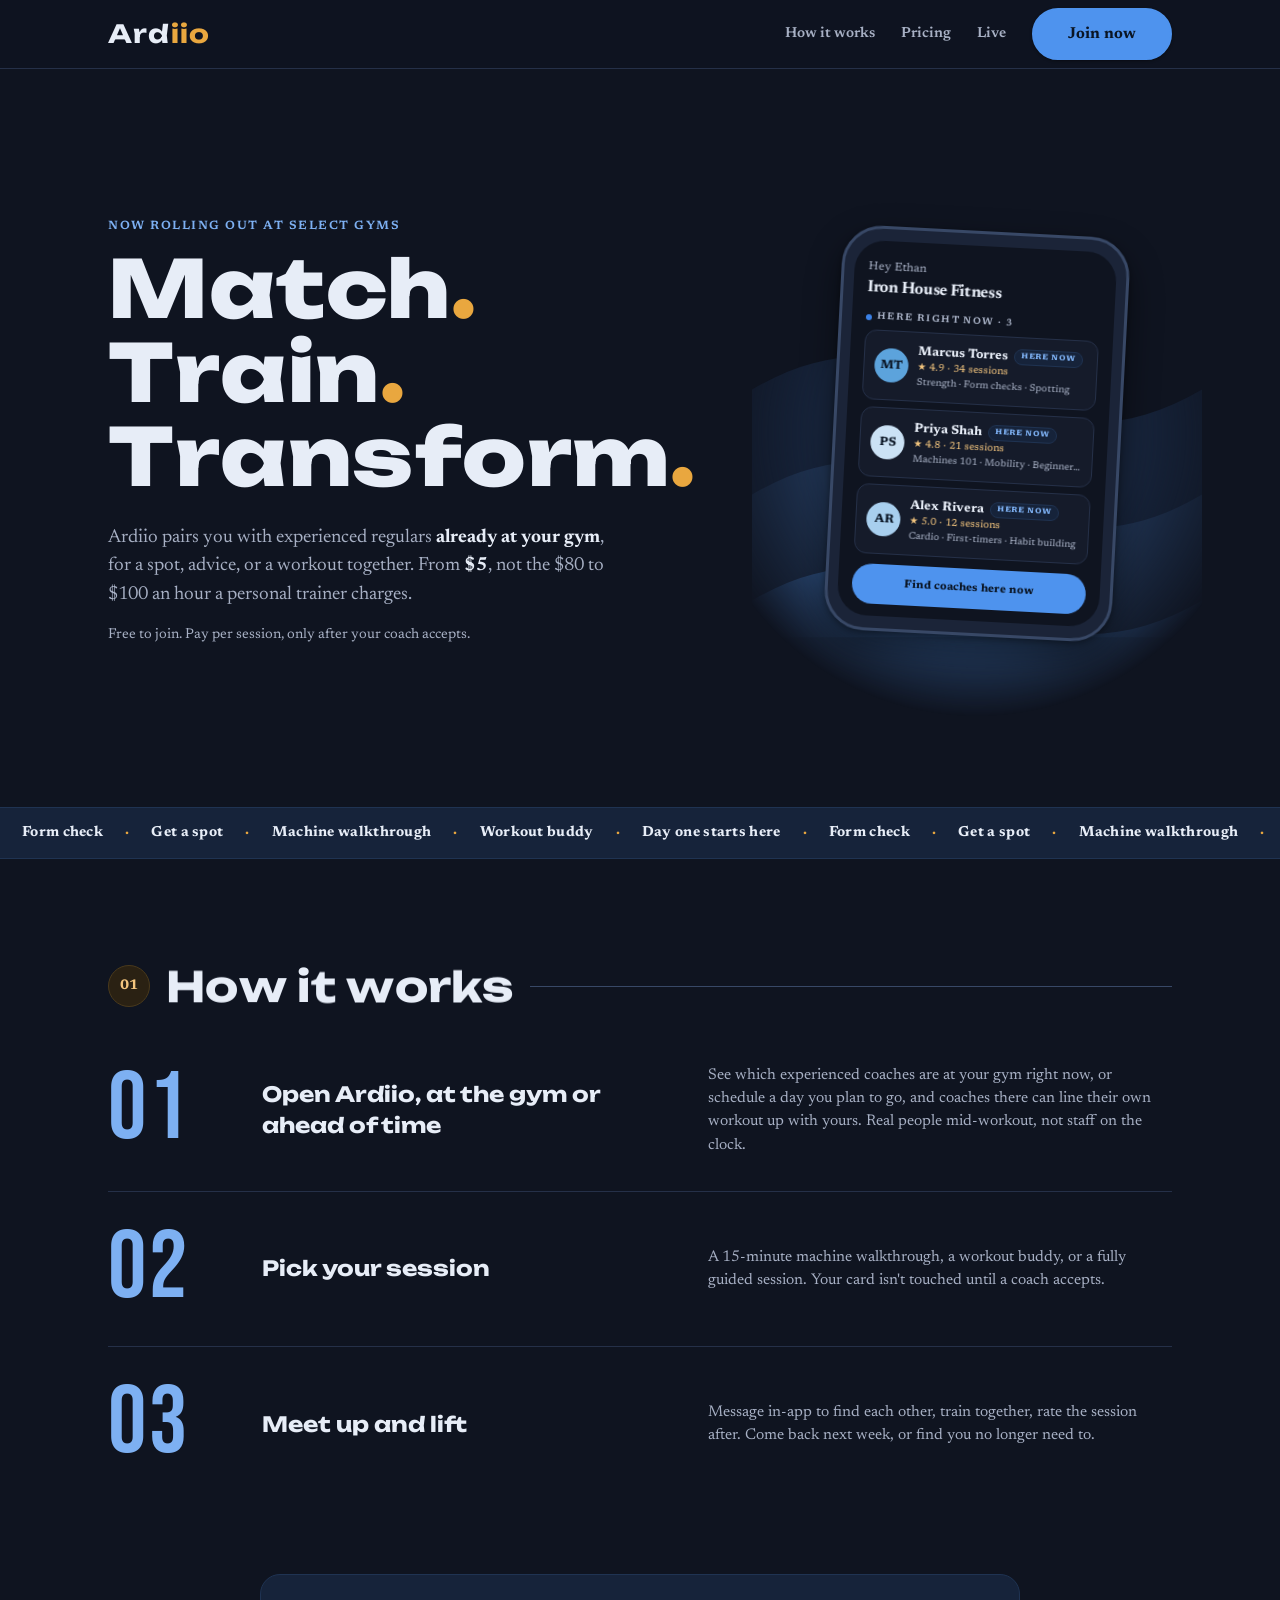
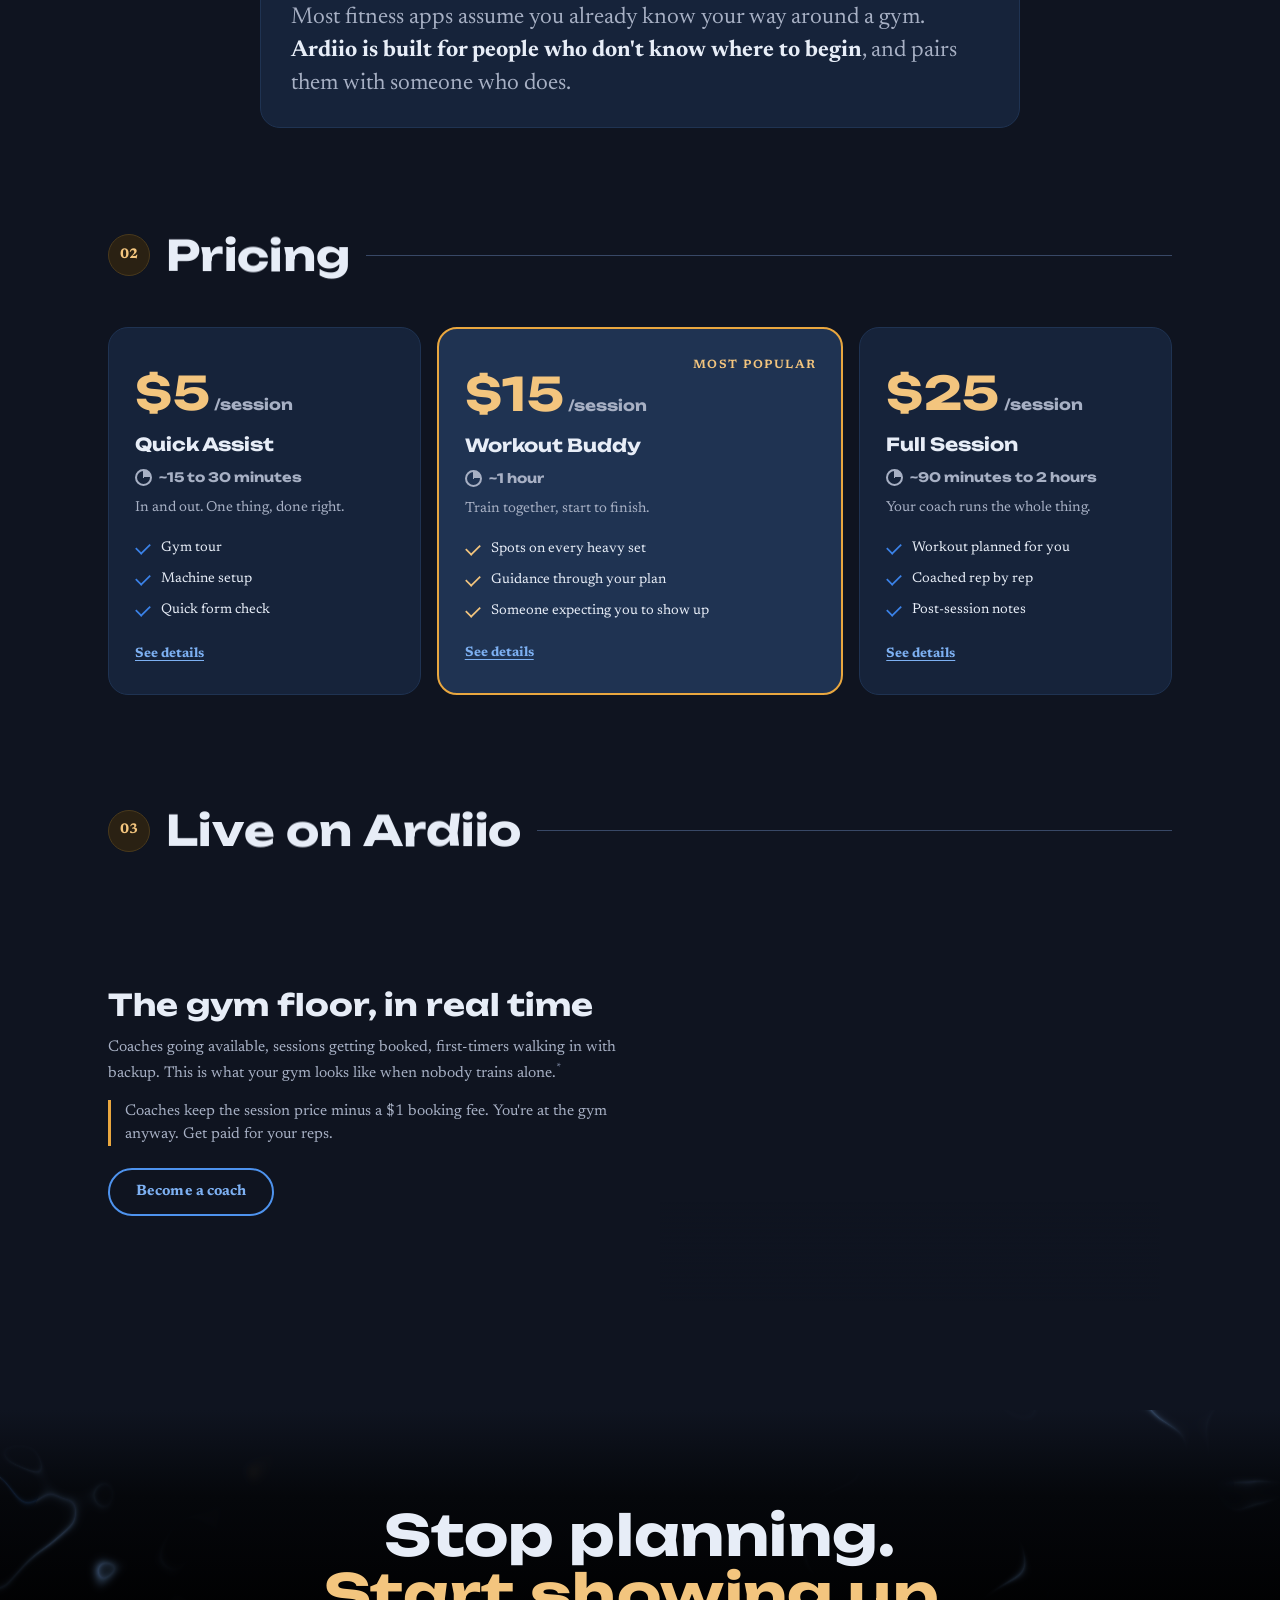
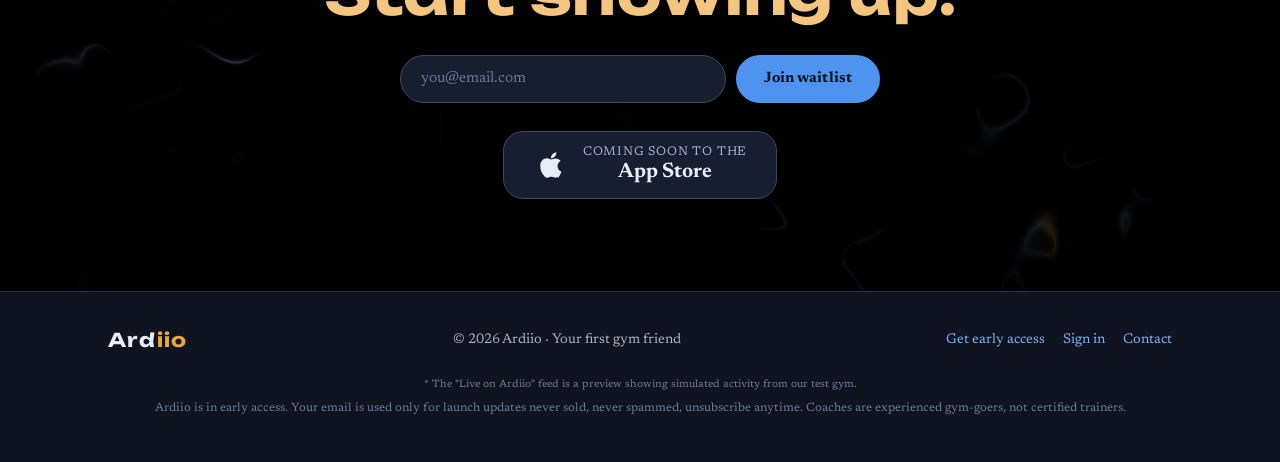
==== index.html @ ffd4f069 "Deploy: mobile tap target on the gym picker, Overpass 429 retry" ====
<!doctype html>
<html lang="en">
  <head>
    <meta charset="UTF-8" />
    <meta name="viewport" content="width=device-width, initial-scale=1.0" />
    <title>Ardiio | Find a Gym Buddy and Beginner-Friendly Coaching at Your Gym</title>
    <meta name="description" content="Ardiio pairs first-time gym goers with experienced gym regulars for affordable buddy sessions from $5. A spot, a form check, or a full guided workout, from someone already at your gym." />
    <link rel="canonical" href="https://ardiio.com/" />
    <meta property="og:type" content="website" />
    <meta property="og:url" content="https://ardiio.com/" />
    <meta property="og:site_name" content="Ardiio" />
    <meta property="og:title" content="Ardiio: Never walk in alone again" />
    <meta property="og:description" content="Get paired with an experienced gym regular already at your gym, for a machine walkthrough, a spot, or a full workout together. From $5." />
    <meta name="twitter:card" content="summary" />
    <meta name="twitter:title" content="Ardiio: Never walk in alone again" />
    <meta name="twitter:description" content="Get paired with an experienced gym regular already at your gym. Sessions from $5." />
    <meta name="theme-color" content="#0F1420" />
    <style>
      /* The marketing site is dark only — it is built to sit behind photography,
         which a light theme washes out. No theme-resolution script is needed
         because there is nothing to resolve. The Ardiio app itself still ships
         both themes; this is the landing page only. */
      :root { --boot-bg: #0F1420; --boot-ink: #E7EDF7; --boot-a: #4E93EE; --boot-b: #3B82E8; --boot-bar: #384866; --boot-shadow: #000000; }
      #boot {
        position: fixed; inset: 0; background: var(--boot-bg);
        display: flex; flex-direction: column; align-items: center; justify-content: center;
        gap: 26px; z-index: 999;
      }
      .boot-db { display: flex; align-items: center; animation: bootlift 1.1s ease-in-out infinite; }
      .boot-db i { display: block; background: var(--boot-a); border-radius: 4px; }
      .boot-db .p1 { width: 11px; height: 40px; }
      .boot-db .p2 { width: 8px; height: 29px; margin: 0 2px; background: var(--boot-b); }
      .boot-db .bar { width: 44px; height: 7px; background: var(--boot-bar); border-radius: 4px; }
      @keyframes bootlift {
        0%, 100% { transform: translateY(0) rotate(0deg); }
        40% { transform: translateY(-16px) rotate(-5deg); }
        55% { transform: translateY(-16px) rotate(3deg); }
      }
      .boot-shadow { width: 76px; height: 8px; border-radius: 50%; background: var(--boot-shadow); opacity: 0.16; margin-top: -14px; animation: bootshadow 1.1s ease-in-out infinite; }
      @keyframes bootshadow {
        0%, 100% { transform: scaleX(1); opacity: 0.16; }
        40%, 55% { transform: scaleX(0.6); opacity: 0.08; }
      }
      .boot-word { font-family: system-ui, sans-serif; font-weight: 800; font-size: 26px; letter-spacing: -0.5px; color: var(--boot-ink); animation: bootpulse 1.6s ease-in-out infinite; }
      .boot-word b { color: var(--boot-b); }
      @keyframes bootpulse { 0%, 100% { opacity: 1; } 50% { opacity: 0.55; } }
      @media (prefers-reduced-motion: reduce) {
        .boot-db, .boot-shadow, .boot-word { animation: none; }
      }
    </style>
    <script type="module" crossorigin src="/assets/index-CluQ4zk5.js"></script>
    <link rel="stylesheet" crossorigin href="/assets/index-X6d2OJ8e.css">
  </head>
  <body>
    <div id="root"><div id="boot">
      <div>
        <div class="boot-db"><i class="p1"></i><i class="p2"></i><i class="bar"></i><i class="p2"></i><i class="p1"></i></div>
        <div class="boot-shadow"></div>
      </div>
      <div class="boot-word">Ard<b>iio</b></div>
    </div></div>
    <noscript>
      <h1>Ardiio: never walk in alone again</h1>
      <p>
        Ardiio pairs first-time gym goers with experienced gym regulars ("coaches")
        for affordable buddy sessions at their own gym. Open the app at the gym, see
        which coaches are there right now, and book a $5 machine walkthrough, a $15
        workout-buddy session, or a $25 fully guided workout. You only pay after your
        coach accepts. Coaches are vetted regulars who earn money helping newcomers
        during their own workouts. Join the waitlist at ardiio.com or contact
        ethanchangkatytx@gmail.com.
      </p>
    </noscript>
  </body>
</html>
---- assets/index-X6d2OJ8e.css ----
@import "https://fonts.googleapis.com/css2?family=Bebas+Neue&family=Newsreader:opsz,wght@6..72,400..700&family=Unbounded:wght@400..800&display=swap";:root{--font-display:"Unbounded", "Trebuchet MS", sans-serif;--font-body:"Newsreader", Georgia, serif;--font-numeral:"Bebas Neue", Impact, sans-serif;--eyebrow-size:12px;--eyebrow-track:1.5px;--eyebrow-gap:14px;--bg:#0f1420;--bg-tint:#151b2a;--card:#171e2f;--ink:#e7edf7;--dim:#a7b0c4;--faint:#6c7690;--border:#253048;--border2:#384866;--blue-100:#16233a;--blue-200:#1f3352;--blue-300:#4e93ee;--blue-500:#3b82e8;--blue-700:#7db0f2;--accent-ink:#0a1524;--amber:#e9a73f;--amber-soft:#f3c57e;--amber-wash:#2a2113;--amber-line:#4a3a1c;--nav-bg:#0f1420e0;--phone-bg:#1b2438;--cta-glow:#4e93ee33;--shimmer:#ffffff14;--shadow-soft:0 2px 6px #00000059, 0 14px 34px #00000073;--shadow-tiny:0 1px 3px #0006}*{box-sizing:border-box;margin:0;padding:0}button,input,select,textarea{font-family:inherit}html{scroll-behavior:smooth;-webkit-text-size-adjust:100%}::selection{background:var(--blue-300);color:var(--accent-ink)}body{background:var(--bg);color:var(--ink);font-family:var(--font-body);font-size:16px;line-height:1.5;transition:background .25s,color .25s;overflow-x:hidden}.wrap{max-width:1120px;margin:0 auto;padding:0 28px}a:focus-visible,button:focus-visible,input:focus-visible{outline:2px solid var(--blue-700);outline-offset:3px}nav{z-index:50;background:var(--nav-bg);-webkit-backdrop-filter:blur(12px);backdrop-filter:blur(12px);border-bottom:1px solid var(--border);position:sticky;top:0}.navrow{justify-content:space-between;align-items:center;gap:14px;height:68px;display:flex}.logo{font-family:var(--font-display);letter-spacing:1.2px;color:var(--ink);font-size:25px;font-weight:700;text-decoration:none}.logo span{color:var(--amber)}.logo.small{font-size:19px}.navlinks{align-items:center;gap:26px;margin-left:auto;display:flex}.navlinks a.plain{color:var(--dim);padding:10px 0;font-size:14.5px;font-weight:600;text-decoration:none}.navlinks a.plain:hover{color:var(--ink)}.btn{background:var(--blue-300);min-height:48px;color:var(--accent-ink);border:2px solid var(--blue-300);font-family:var(--font-body);letter-spacing:.1px;cursor:pointer;box-shadow:var(--shadow-tiny);border-radius:999px;justify-content:center;align-items:center;gap:8px;padding:0 26px;font-size:15px;font-weight:700;text-decoration:none;transition:transform .18s,background .18s,border-color .18s;display:inline-flex}.btn:hover{background:var(--blue-500);border-color:var(--blue-500);transform:translateY(-1px)}.btn.ghost{color:var(--blue-700);box-shadow:none;background:0 0}.btn.ghost:hover{background:var(--blue-100);color:var(--blue-700)}.btn.navjoin{min-height:52px;padding:0 34px;font-size:16px}.navcta,.navtoggle,.mobilemenu{display:none}.navtoggle{cursor:pointer;width:46px;height:46px;color:var(--ink);background:0 0;border:0;justify-content:center;align-items:center;margin-right:-10px}.navtoggle .bars{width:22px;height:16px;display:block;position:relative}.navtoggle .bars i{background:currentColor;border-radius:2px;width:100%;height:2px;transition:transform .24s,opacity .18s,top .24s;position:absolute;left:0}.navtoggle .bars i:first-child{top:0}.navtoggle .bars i:nth-child(2){top:7px}.navtoggle .bars i:nth-child(3){top:14px}.navtoggle.open .bars i:first-child{top:7px;transform:rotate(45deg)}.navtoggle.open .bars i:nth-child(2){opacity:0}.navtoggle.open .bars i:nth-child(3){top:7px;transform:rotate(-45deg)}.mobilemenu{border-top:1px solid var(--border);background:var(--bg);flex-direction:column;max-height:0;transition:max-height .28s;overflow:hidden}.mobilemenu.open{max-height:260px}.mobilemenu a{min-height:52px;color:var(--ink);font-family:var(--font-body);border-bottom:1px solid var(--border);align-items:center;padding:0 20px;font-size:15px;font-weight:700;text-decoration:none;display:flex}.mobilemenu a:last-child{border-bottom:none}.mobilemenu a:active{background:var(--blue-100)}.hero{grid-template-columns:1.25fr .75fr;align-items:center;gap:24px;padding:84px 0 30px;display:grid;position:relative}.eyebrow,.kicker{color:var(--blue-700);font-family:var(--font-body);font-weight:600;font-size:var(--eyebrow-size);text-transform:uppercase;letter-spacing:var(--eyebrow-track);margin:0 calc(var(--eyebrow-track) * -1) var(--eyebrow-gap) 0;line-height:1;display:block}.hero h1{font-family:var(--font-display);letter-spacing:.5px;color:var(--ink);font-size:clamp(42px,6.2vw,80px);font-weight:700;line-height:1.06}.hero-prox{font-family:var(--font-display)}.gold-stop{color:var(--amber)}.sub{color:var(--dim);max-width:520px;margin-top:26px;font-size:19px}.sub b{color:var(--ink)}.signup{flex-wrap:wrap;gap:10px;max-width:480px;margin-top:30px;display:flex}.signup .field{flex:240px;display:block}.signup input{background:var(--card);border:1.5px solid var(--border2);width:100%;min-height:48px;color:var(--ink);font-family:var(--font-body);box-shadow:var(--shadow-tiny);border-radius:999px;padding:0 20px;font-size:15.5px;transition:border-color .18s}.signup input::placeholder{color:var(--faint)}.signup input:focus{border-color:var(--blue-500);outline:none}.heronote{color:var(--dim);margin-top:16px;font-size:14px}.signup-error{color:var(--amber-soft);flex:1 0 100%;margin-top:2px;font-size:13.5px}.phonewrap{justify-content:center;align-items:center;min-height:560px;display:flex;position:relative}.waves-bg{z-index:0;position:absolute;inset:-30px;-webkit-mask-image:radial-gradient(circle,#000 42%,#0000 74%);mask-image:radial-gradient(circle,#000 42%,#0000 74%)}.softwaves{position:absolute;inset:0;overflow:hidden}.softwave{width:200%;height:46%;position:absolute;left:0}.sw-0{fill:var(--blue-100);animation:46s linear infinite wavedrift;top:20%}.sw-1{fill:var(--blue-200);animation:30s linear infinite reverse wavedrift;top:37%}.sw-2{fill:var(--blue-300);opacity:.5;animation:60s linear infinite wavedrift;top:54%}@keyframes wavedrift{to{transform:translate(-50%)}}.phone{z-index:1;background:var(--phone-bg);border:3px solid var(--border2);width:288px;box-shadow:var(--shadow-soft);border-radius:40px;padding:12px 10px;transition:transform .4s;position:relative;transform:rotate(3deg)}.phonewrap:hover .phone{transform:rotate(0)}.screen{background:var(--bg);border-radius:30px;padding:18px 14px 12px}.scr-hi{color:var(--dim);font-size:11.5px}.scr-h1{font-family:var(--font-body);letter-spacing:-.3px;margin-bottom:10px;font-size:16.5px;font-weight:700}.scr-label{color:var(--dim);text-transform:uppercase;letter-spacing:1.4px;align-items:center;gap:5px;margin:12px -1.4px 7px 0;font-size:9.5px;font-weight:600;line-height:1;display:flex}.dot{background:var(--blue-500);border-radius:50%;width:6px;height:6px;display:inline-block}.coach{background:var(--bg-tint);border:1px solid var(--border);border-radius:12px;align-items:center;gap:9px;margin-bottom:7px;padding:10px;display:flex}.ava{width:34px;height:34px;font-family:var(--font-body);color:var(--accent-ink);border-radius:50%;flex-shrink:0;justify-content:center;align-items:center;font-size:12px;font-weight:700;display:flex}.coach .info{flex:1;min-width:0}.coach .nm{align-items:center;gap:6px;font-size:12.5px;font-weight:700;display:flex}.badge{background:var(--blue-100);border:1px solid var(--blue-200);color:var(--blue-700);letter-spacing:.6px;border-radius:999px;padding:1px 6px;font-size:7.5px;font-weight:700}.coach .meta{color:var(--amber-soft);font-size:10px}.coach .spec{color:var(--dim);white-space:nowrap;text-overflow:ellipsis;font-size:9.5px;overflow:hidden}.scr-btn{background:var(--blue-300);color:var(--accent-ink);font-family:var(--font-body);text-align:center;border-radius:999px;margin-top:10px;padding:12px;font-size:11px;font-weight:700}.ticker{background:var(--blue-100);border-top:1px solid var(--blue-200);border-bottom:1px solid var(--blue-200);margin-top:64px;overflow:hidden}.ticker .inner{width:max-content;padding:14px 0;animation:32s linear infinite tickerscroll;display:flex}.tickergroup{display:flex}.ticker .tickergroup span{font-family:var(--font-body);letter-spacing:.3px;color:var(--ink);white-space:nowrap;padding:0 22px;font-size:14.5px;font-weight:700}.ticker .tickergroup span.lm{color:var(--amber);padding:0}@keyframes tickerscroll{0%{transform:translate(0)}to{transform:translate(-50%)}}.sechead{align-items:center;gap:16px;padding:96px 0 12px;display:flex}.sechead .no{font-family:var(--font-body);background:var(--amber-wash);width:42px;height:42px;color:var(--amber-soft);border:1px solid var(--amber-line);border-radius:50%;flex-shrink:0;justify-content:center;align-items:center;font-size:14px;font-weight:700;display:inline-flex}.sectitle{font-family:var(--font-display);letter-spacing:.3px;color:var(--ink);margin:0;font-size:clamp(28px,4vw,42px);font-weight:700}.sechead .rule{background:var(--border2);flex:1;align-self:center;height:1px}.steps{flex-direction:column;display:flex}.step{border-bottom:1px solid var(--border);grid-template-columns:130px 1fr 1.1fr;align-items:center;gap:24px;padding:34px 0;display:grid}.step:last-child{border-bottom:none}.step .big{font-family:var(--font-numeral);letter-spacing:3px;color:var(--blue-700);font-size:96px;font-weight:400;line-height:.9}.step h3{font-family:var(--font-display);font-size:21px;font-weight:700}.step p{color:var(--dim);font-size:15.5px}.tiers{grid-template-columns:1fr 1.3fr 1fr;align-items:stretch;gap:16px;padding:28px 0 8px;display:grid}.tier{background:var(--blue-100);border:1px solid var(--blue-200);border-radius:20px;flex-direction:column;padding:30px 26px;transition:transform .18s,box-shadow .18s;display:flex;position:relative}.tier:hover{box-shadow:var(--shadow-soft);transform:translateY(-3px)}.tier.popular{border:2px solid var(--amber);background:var(--blue-200)}.tier .tag{color:var(--amber-soft);font-family:var(--font-body);font-weight:600;font-size:var(--eyebrow-size);text-transform:uppercase;letter-spacing:var(--eyebrow-track);margin-right:calc(var(--eyebrow-track) * -1);line-height:1;position:absolute;top:30px;right:26px}.tier .price{font-family:var(--font-display);letter-spacing:.5px;color:var(--amber-soft);font-size:46px;font-weight:700}.tier .price small{color:var(--dim);letter-spacing:0;font-size:15px;font-weight:700}.tier h3{font-family:var(--font-display);letter-spacing:0;color:var(--ink);margin-top:4px;font-size:18px;font-weight:700}.tier .tierdur{color:var(--dim);font-family:var(--font-display);align-items:center;gap:7px;margin-top:10px;font-size:13px;font-weight:700;display:inline-flex}.tier .tierdur:before{content:"";background:conic-gradient(currentColor 0 90deg, transparent 90deg 360deg);border:2px solid;border-radius:50%;flex-shrink:0;width:13px;height:13px}.tier p{color:var(--dim);margin-top:10px;font-size:14.5px}.tier ul{margin-top:14px;list-style:none}.tier{cursor:pointer}.tier.open{border-color:var(--blue-500);box-shadow:var(--shadow-soft)}.tiermore{color:var(--blue-700);text-underline-offset:3px;margin-top:auto;padding-top:16px;font-size:13.5px;font-weight:700;text-decoration:underline}.tierdetail{background:var(--blue-100);border:1px solid var(--blue-200);border-radius:20px;margin-top:18px;padding:28px 30px;animation:.3s both appfade}.tierdetail h3{font-family:var(--font-display);font-size:20px;font-weight:700}.td-lede{color:var(--dim);max-width:760px;margin-top:10px;font-size:15.5px}.td-list{grid-template-columns:1fr 1fr;gap:4px 24px;margin-top:14px;list-style:none;display:grid}.td-list li{color:var(--ink);padding:5px 0 5px 26px;font-size:14px;position:relative}.td-list li:before{content:"";border-left:2.5px solid var(--blue-500);border-bottom:2.5px solid var(--blue-500);width:14px;height:8px;position:absolute;top:9px;left:0;transform:rotate(-45deg)scale(.85)}.td-note{border-top:1px solid var(--blue-200);color:var(--dim);max-width:760px;margin-top:16px;padding-top:14px;font-size:13.5px}.tier li{color:var(--ink);padding:5px 0 5px 26px;font-size:14px;position:relative}.tier li:before{content:"";border-left:2.5px solid var(--blue-500);border-bottom:2.5px solid var(--blue-500);width:14px;height:8px;position:absolute;top:9px;left:0;transform:rotate(-45deg)scale(.85)}.tier.popular li:before{border-color:var(--amber-soft)}.livegrid{grid-template-columns:1fr 1fr;align-items:center;gap:40px;padding:28px 0 8px;display:grid}.livecopy h3{font-family:var(--font-display);letter-spacing:.2px;font-size:clamp(22px,2.6vw,30px);font-weight:700;line-height:1.14}.livecopy p{color:var(--dim);margin-top:14px;font-size:15.5px}.livecopy-note{border-left:3px solid var(--amber);padding-left:14px}.livecopy .btn{margin-top:22px}.ctaband{background:linear-gradient(180deg, var(--bg) 0%, #05070b 18%, #000 46%);margin-top:100px;padding:96px 0 92px;position:relative}.ctafluid{pointer-events:none;position:absolute;inset:0;overflow:hidden}.ctafluid canvas{pointer-events:auto}@media (hover:none),(pointer:coarse){.ctafluid canvas{pointer-events:none}}.ctacontent{z-index:2;padding-top:0;padding-bottom:0;position:relative}.ctaband h2{font-family:var(--font-display);letter-spacing:.4px;color:var(--ink);font-size:clamp(32px,5vw,56px);font-weight:700;line-height:1.06}.ctaband h2 em{color:var(--amber-soft);font-style:normal}footer{border-top:1px solid var(--border);color:var(--dim);z-index:2;background:var(--bg);padding:30px 0 44px;font-size:14px;position:relative}.footrow{flex-wrap:wrap;justify-content:space-between;align-items:center;gap:16px;display:flex}footer a{color:var(--blue-700);padding:8px 0;text-decoration:none}.diffband{background:var(--blue-100);border:1px solid var(--blue-200);max-width:760px;color:var(--dim);border-radius:20px;margin:72px auto 0;padding:26px 30px;font-size:clamp(18px,2.4vw,23px);line-height:1.45}.diffband em{color:var(--ink);font-style:normal;font-weight:700}.foot-ast{color:var(--faint);font-size:12px}.footnote{color:var(--faint);text-align:center;margin-top:18px;font-size:10.5px;line-height:1.5}.footnote+.finelegal{margin-top:6px}.finelegal{color:var(--faint);text-align:center;margin-top:18px;font-size:12px;line-height:1.6}.storebtns{flex-wrap:wrap;gap:12px;margin-top:20px;display:flex}.ctacontent{text-align:center}.ctaband .signup{justify-content:center;margin-left:auto;margin-right:auto}.ctaband .storebtns{justify-content:center;margin-top:28px}.ctaband .storebtn{border-radius:20px;gap:15px;min-height:68px;padding:12px 30px}.ctaband .storebtn svg{width:34px;height:34px}.ctaband .storebtn small{font-size:12.5px}.ctaband .storebtn b{font-size:21px}.storebtn{background:var(--card);border:1.5px solid var(--border2);min-height:52px;color:var(--ink);box-shadow:var(--shadow-tiny);border-radius:16px;align-items:center;gap:12px;padding:8px 18px;text-decoration:none;transition:border-color .18s,transform .18s;display:inline-flex}.storebtn:hover{border-color:var(--blue-500);transform:translateY(-1px)}.storebtn span{flex-direction:column;line-height:1.2;display:flex}.storebtn small{color:var(--dim);text-transform:uppercase;letter-spacing:.8px;font-size:10.5px}.storebtn b{font-family:var(--font-body);font-size:16px;font-weight:700}.contactpage,.authpage{min-height:60vh;padding-bottom:80px}.backlink{color:var(--dim);padding:18px 0 0;font-size:14px;font-weight:600;text-decoration:none;display:inline-block}.backlink:hover{color:var(--ink)}.contactpage .sechead{padding-top:28px}.contactgrid{grid-template-columns:1.35fr 1fr;align-items:start;gap:24px;margin-top:24px;display:grid}.contactform{background:var(--card);border:1px solid var(--border2);box-shadow:var(--shadow-soft);border-radius:20px;flex-direction:column;gap:16px;padding:28px;display:flex}.contactform label{color:var(--dim);flex-direction:column;gap:7px;font-size:13.5px;font-weight:600;display:flex}.contactform input,.contactform select,.contactform textarea{background:var(--bg-tint);border:1.5px solid var(--border2);color:var(--ink);font-family:var(--font-body);border-radius:12px;min-height:48px;padding:12px 14px;font-size:15.5px;transition:border-color .18s}.contactform textarea{resize:vertical;min-height:130px}.contactform input:focus,.contactform select:focus,.contactform textarea:focus{border-color:var(--blue-500);outline:none}.contactform .btn{align-self:flex-start}.gymnote{color:var(--dim);font-size:12.5px;font-weight:500}.gymswap{min-height:44px;color:var(--blue-700);font-family:var(--font-body);cursor:pointer;background:0 0;border:none;align-self:flex-start;align-items:center;padding:0 2px;font-size:12.5px;font-weight:600;text-decoration:underline;display:inline-flex}.formnote{color:var(--dim);font-size:13px}.contactside{flex-direction:column;gap:14px;display:flex}.sidecard{background:var(--blue-100);border:1px solid var(--blue-200);border-radius:20px;padding:22px}.sidecard h3{font-family:var(--font-display);margin-bottom:8px;font-size:16px;font-weight:700}.sidecard p{color:var(--dim);font-size:14px}.sidecard a{color:var(--blue-700);word-break:break-all;text-decoration:none}.perklist{list-style:none}.perklist li{color:var(--dim);padding:5px 0 5px 24px;font-size:14px;position:relative}.perklist li:before{content:"";border-left:2.5px solid var(--blue-500);border-bottom:2.5px solid var(--blue-500);width:12px;height:7px;position:absolute;top:10px;left:0;transform:rotate(-45deg)scale(.85)}.rolepick{grid-template-columns:1fr 1fr;gap:10px;display:grid}.rolebtn{background:var(--bg-tint);border:1.5px solid var(--border2);text-align:left;cursor:pointer;color:var(--ink);min-height:48px;font-family:var(--font-body);border-radius:14px;flex-direction:column;gap:3px;padding:14px;transition:border-color .15s,background .15s;display:flex}.rolebtn b{font-family:var(--font-body);font-size:15px;font-weight:700}.rolebtn small{color:var(--dim);font-size:12.5px}.rolebtn.active{border-color:var(--blue-500);background:var(--blue-100)}.signincard{background:var(--card);border:1px solid var(--border2);max-width:460px;box-shadow:var(--shadow-soft);text-align:center;border-radius:24px;flex-direction:column;align-items:center;gap:16px;margin:60px auto 0;padding:40px 34px;display:flex}.signincard h2{font-family:var(--font-display);letter-spacing:.2px;font-size:26px;font-weight:700}.signincard p{color:var(--dim);font-size:15px}.donecheck{background:var(--blue-300);border-radius:50%;justify-content:center;align-items:center;width:56px;height:56px;display:flex}.footlinks{gap:18px;display:flex}.app-in{animation:.45s both appfade}@keyframes appfade{0%{opacity:0;transform:translateY(6px)}to{opacity:1;transform:none}}.skel{background:var(--blue-100);border-radius:12px;position:relative;overflow:hidden}.skel:after{content:"";background:linear-gradient(90deg, transparent, var(--shimmer) 50%, transparent);animation:1.4s ease-in-out infinite shimmer;position:absolute;inset:0;transform:translate(-100%)}@keyframes shimmer{to{transform:translate(100%)}}.skel-page{background:var(--bg);min-height:100vh}.skel-nav{border-bottom:1px solid var(--border);justify-content:space-between;align-items:center;max-width:1120px;height:68px;margin:0 auto;padding:0 28px;display:flex}.s-logo{width:96px;height:26px}.skel-navright{align-items:center;gap:26px;display:flex}.s-navlink{width:72px;height:13px}.s-navtoggle{width:44px;height:44px;display:none}.s-btn{border-radius:999px;width:150px;height:52px}.skel-hero{grid-template-columns:1.25fr .75fr;align-items:center;gap:24px;padding-top:84px;display:grid}.skel-col{flex-direction:column;gap:16px;display:flex}.s-kicker{width:172px;height:var(--eyebrow-size);border-radius:2px}.s-title{width:92%;height:62px}.s-title.short{width:48%}.s-line{width:85%;max-width:520px;height:16px;margin-top:8px}.s-line.short{width:55%}.s-note{width:46%;height:13px;margin-top:6px}.skel-row{gap:10px;margin-top:14px;display:flex}.skel-phonecol{justify-content:center;align-items:center;min-height:560px;display:flex}.s-phone{border-radius:40px;width:288px;height:520px;transform:rotate(3deg)}.s-ticker{border-top:1px solid var(--blue-200);border-bottom:1px solid var(--blue-200);background:var(--blue-100);border-radius:0;height:49px;margin-top:64px}.s-ticker:after{animation:none}.skel-row.cards{margin-top:72px;padding-bottom:60px}.s-card{border-radius:20px;flex:1;height:150px}@media (prefers-reduced-motion:reduce){html{scroll-behavior:auto}.ticker .inner,.softwave{animation:none}.btn,.tier,.phone{transition:none}.skel:after,.app-in{animation:none}}@media (width<=880px){.wrap{padding:0 20px}.navrow{gap:8px;height:60px}.logo{align-items:center;min-height:44px;margin-right:auto;font-size:22px;display:inline-flex}.navlinks{display:none}.navcta{min-height:44px;padding:0 18px;font-size:13px;display:inline-flex}.navtoggle,.mobilemenu{display:flex}.hero{grid-template-columns:1fr;gap:8px;padding:36px 0 8px}.hero h1{letter-spacing:-1.4px;font-size:clamp(38px,11.8vw,54px);line-height:1.02}.kicker{margin-bottom:16px;font-size:12.5px}.sub{margin-top:18px;font-size:17px}.signup{margin-top:22px}.signup .btn{width:100%}.signup .field{flex:100%}.signup input{font-size:16px}.heronote{margin-top:12px}.phonewrap{min-height:0;margin-top:4px;padding:18px 0 6px}.waves-bg{inset:-4px}.phone{border-radius:34px;width:236px;padding:10px 8px;transform:rotate(2deg)}.screen{border-radius:26px;padding:14px 11px 10px}.coach{margin-bottom:6px;padding:9px}.ava{width:30px;height:30px;font-size:11px}.ticker{margin-top:40px}.ticker .tickergroup span{padding:0 14px;font-size:12.5px}.sechead{gap:12px;padding:60px 0 8px}.sechead .no{width:36px;height:36px;font-size:12.5px}.sectitle{font-size:clamp(24px,7.5vw,32px)}.step{grid-template-columns:56px 1fr;gap:14px;padding:26px 0}.step .big{align-self:start;font-size:52px}.step h3{font-size:18px}.step p{grid-column:2;font-size:14.5px}.tiers{grid-template-columns:1fr;row-gap:26px}.tier{padding:26px 22px}.tier .price{font-size:38px}.tier:hover{box-shadow:none;transform:none}.tierdetail{padding:22px 18px}.td-list{grid-template-columns:1fr}.livegrid{grid-template-columns:1fr;gap:24px}.scroll-list-container{max-width:100%}.livegrid .scroll-list{max-height:none;padding:0;overflow-y:visible}.livegrid .item{margin-bottom:10px}.livecopy .btn{width:100%}.ctaband{margin-top:64px;padding:54px 0 62px}.ctaband h2{font-size:clamp(30px,9vw,44px)}footer{padding:24px 0 36px}.footrow{text-align:center;flex-direction:column;gap:8px}footer a{align-items:center;min-height:44px;display:inline-flex}.contactgrid{grid-template-columns:1fr}.contactform{padding:22px 18px}.contactform .btn{align-self:stretch}.contactform input,.contactform select,.contactform textarea{font-size:16px}.rolepick{grid-template-columns:1fr}.storebtns{justify-content:center}.storebtn{flex:220px;justify-content:center}.signincard{margin-top:32px;padding:30px 22px}.footlinks{justify-content:center}.skel-nav{height:60px;padding:0 20px}.s-logo{width:84px;height:24px}.skel-navright{gap:10px}.s-navlink{display:none}.s-btn{width:104px;height:44px}.s-navtoggle{display:block}.skel-hero{grid-template-columns:1fr;gap:8px;padding-top:36px}.skel-col{gap:12px}.s-kicker{width:140px;height:var(--eyebrow-size)}.s-title{width:96%;height:44px}.s-title.short{width:52%}.s-line{height:14px}.skel-phonecol{min-height:0;padding:18px 0 6px}.s-phone{border-radius:34px;width:236px;height:420px;transform:rotate(2deg)}.s-ticker{height:46px;margin-top:40px}.skel-row.cards{flex-direction:column;margin-top:56px}.s-card{flex:none;height:120px}}.variable-proximity{font-family:inherit}.sr-only{clip:rect(0, 0, 0, 0);white-space:nowrap;border:0;width:1px;height:1px;margin:-1px;padding:0;position:absolute;overflow:hidden}.scroll-list-container{width:100%;max-width:500px;position:relative}.scroll-list{max-height:400px;padding:16px;overflow-y:auto}.scroll-list::-webkit-scrollbar{width:8px}.scroll-list::-webkit-scrollbar-track{background:var(--bg)}.scroll-list::-webkit-scrollbar-thumb{background:var(--border2);border-radius:4px}.no-scrollbar::-webkit-scrollbar{display:none}.no-scrollbar{-ms-overflow-style:none;scrollbar-width:none}.item{background-color:var(--card);border:1px solid var(--border);border-left:4px solid var(--blue-300);box-shadow:var(--shadow-tiny);border-radius:14px;margin-bottom:1rem;padding:16px;transition:border-color .15s}.scroll-list>div:nth-child(3n+2) .item{border-left-color:var(--blue-500)}.scroll-list>div:nth-child(3n+3) .item{border-left-color:var(--blue-200)}.item.selected{border-color:var(--blue-500);border-left-width:4px}.item-text{color:var(--ink);margin:0;font-size:14.5px}.top-gradient{background:linear-gradient(to bottom, var(--bg), transparent);pointer-events:none;height:50px;transition:opacity .3s;position:absolute;top:0;left:0;right:0}.bottom-gradient{background:linear-gradient(to top, var(--bg), transparent);pointer-events:none;height:100px;transition:opacity .3s;position:absolute;bottom:0;left:0;right:0}
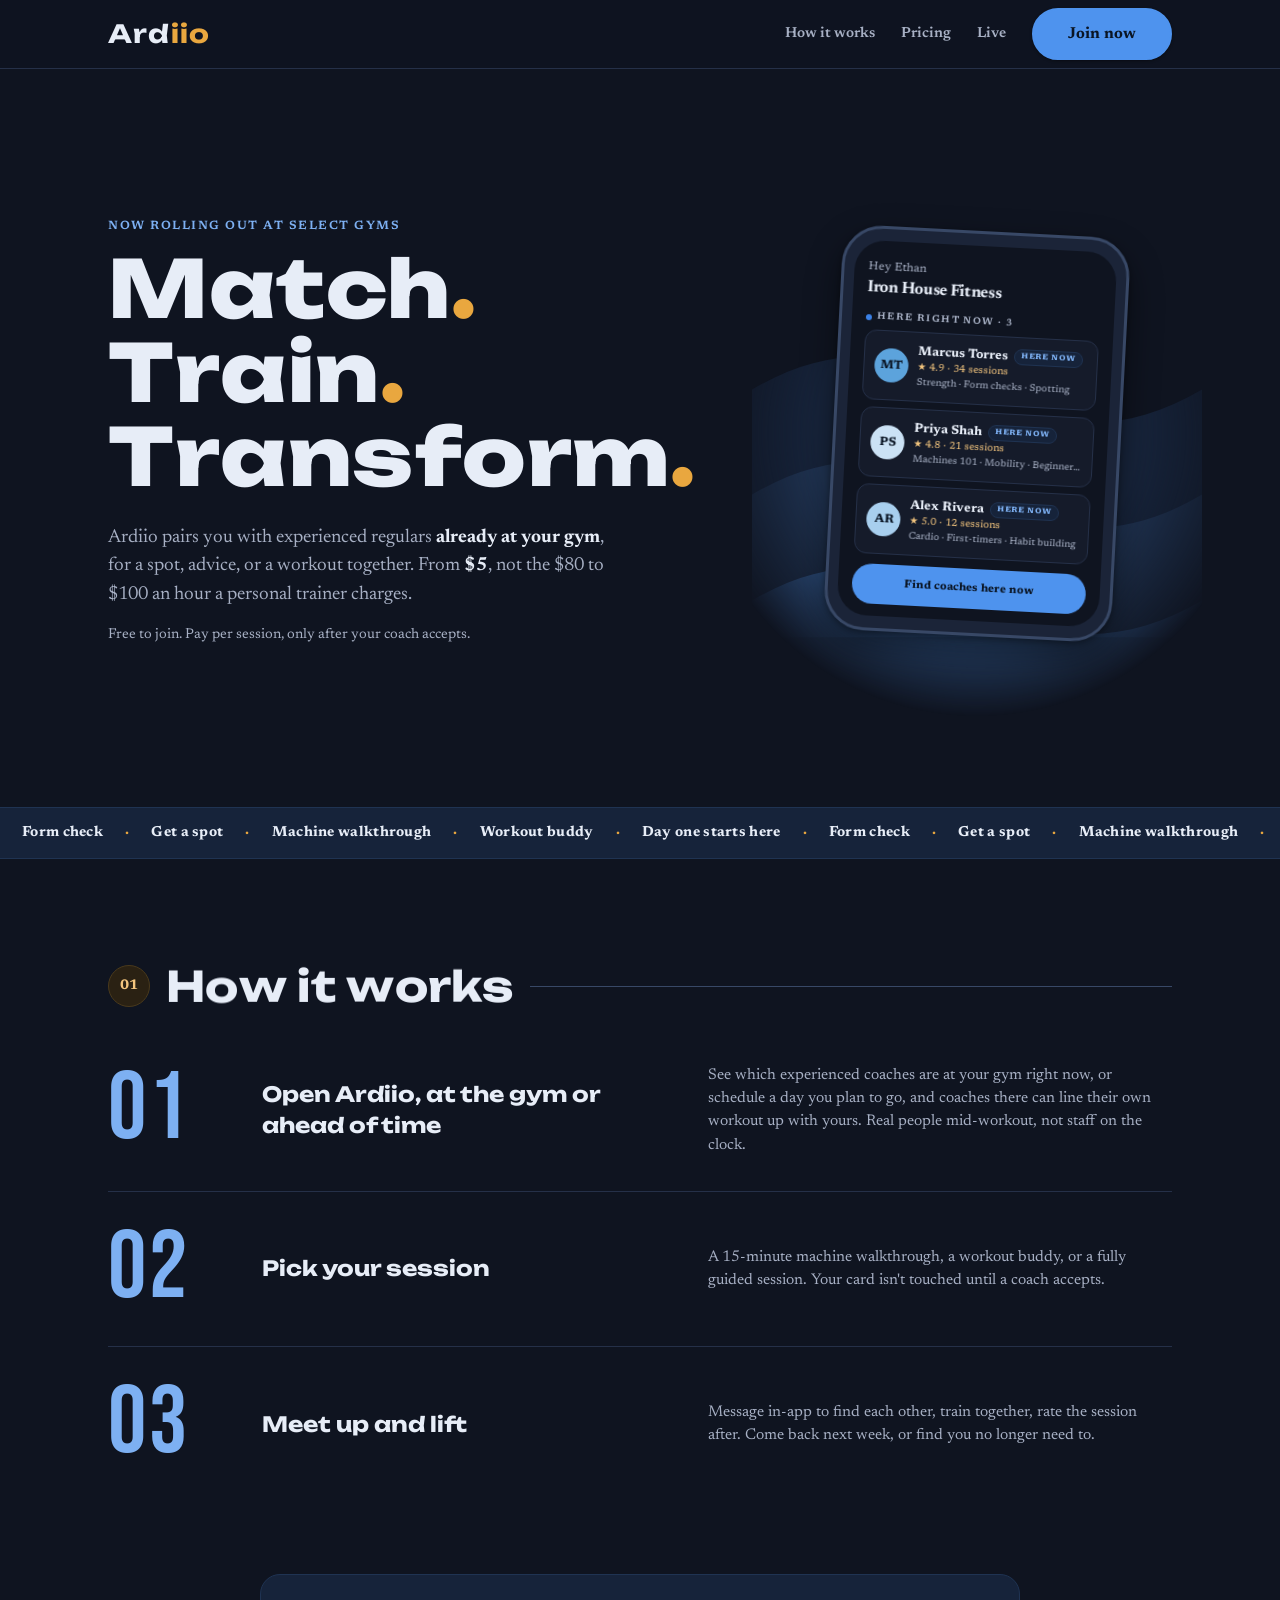
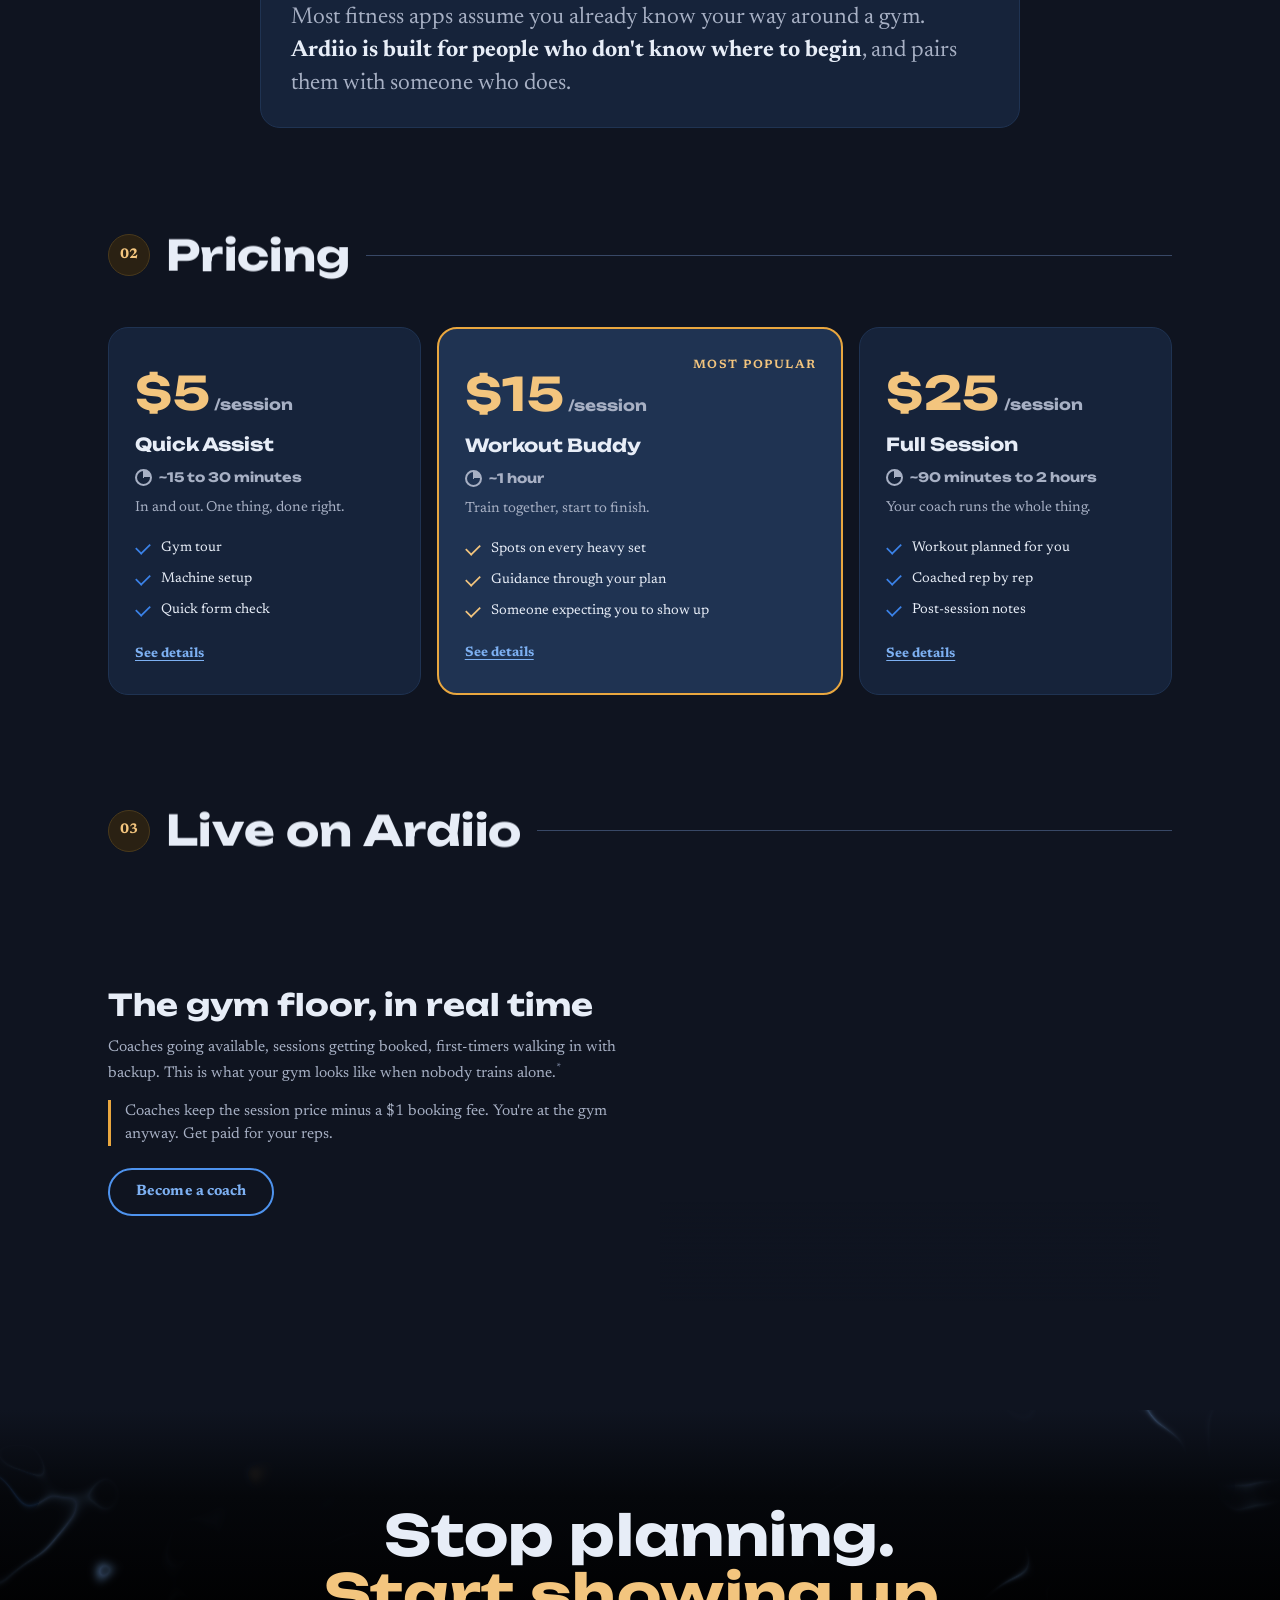
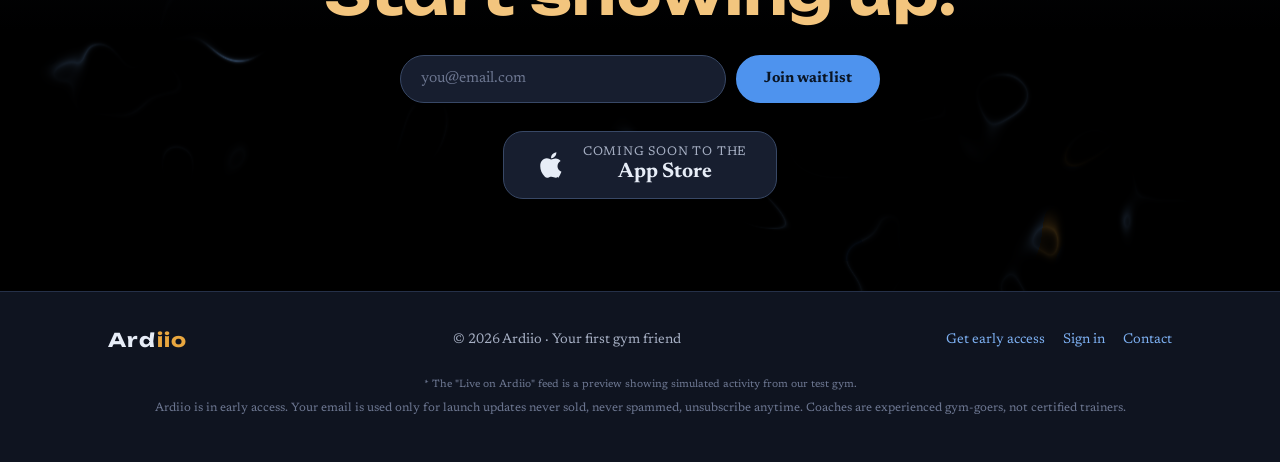
==== commit 81da0ab3: "Deploy: 320px overflow fix on the signup form" ====
--- a/index.html
+++ b/index.html
@@ -48,8 +48,8 @@
         .boot-db, .boot-shadow, .boot-word { animation: none; }
       }
     </style>
-    <script type="module" crossorigin src="/assets/index-CluQ4zk5.js"></script>
-    <link rel="stylesheet" crossorigin href="/assets/index-X6d2OJ8e.css">
+    <script type="module" crossorigin src="/assets/index-3_bNFtdM.js"></script>
+    <link rel="stylesheet" crossorigin href="/assets/index-CtrFVndK.css">
   </head>
   <body>
     <div id="root"><div id="boot">
--- a/assets/index-CtrFVndK.css
+++ b/assets/index-CtrFVndK.css
@@ -0,0 +1 @@
+@import "https://fonts.googleapis.com/css2?family=Bebas+Neue&family=Newsreader:opsz,wght@6..72,400..700&family=Unbounded:wght@400..800&display=swap";:root{--font-display:"Unbounded", "Trebuchet MS", sans-serif;--font-body:"Newsreader", Georgia, serif;--font-numeral:"Bebas Neue", Impact, sans-serif;--eyebrow-size:12px;--eyebrow-track:1.5px;--eyebrow-gap:14px;--bg:#0f1420;--bg-tint:#151b2a;--card:#171e2f;--ink:#e7edf7;--dim:#a7b0c4;--faint:#6c7690;--border:#253048;--border2:#384866;--blue-100:#16233a;--blue-200:#1f3352;--blue-300:#4e93ee;--blue-500:#3b82e8;--blue-700:#7db0f2;--accent-ink:#0a1524;--amber:#e9a73f;--amber-soft:#f3c57e;--amber-wash:#2a2113;--amber-line:#4a3a1c;--nav-bg:#0f1420e0;--phone-bg:#1b2438;--cta-glow:#4e93ee33;--shimmer:#ffffff14;--shadow-soft:0 2px 6px #00000059, 0 14px 34px #00000073;--shadow-tiny:0 1px 3px #0006}*{box-sizing:border-box;margin:0;padding:0}button,input,select,textarea{font-family:inherit}html{scroll-behavior:smooth;-webkit-text-size-adjust:100%}::selection{background:var(--blue-300);color:var(--accent-ink)}body{background:var(--bg);color:var(--ink);font-family:var(--font-body);font-size:16px;line-height:1.5;transition:background .25s,color .25s;overflow-x:hidden}.wrap{max-width:1120px;margin:0 auto;padding:0 28px}a:focus-visible,button:focus-visible,input:focus-visible{outline:2px solid var(--blue-700);outline-offset:3px}nav{z-index:50;background:var(--nav-bg);-webkit-backdrop-filter:blur(12px);backdrop-filter:blur(12px);border-bottom:1px solid var(--border);position:sticky;top:0}.navrow{justify-content:space-between;align-items:center;gap:14px;height:68px;display:flex}.logo{font-family:var(--font-display);letter-spacing:1.2px;color:var(--ink);font-size:25px;font-weight:700;text-decoration:none}.logo span{color:var(--amber)}.logo.small{font-size:19px}.navlinks{align-items:center;gap:26px;margin-left:auto;display:flex}.navlinks a.plain{color:var(--dim);padding:10px 0;font-size:14.5px;font-weight:600;text-decoration:none}.navlinks a.plain:hover{color:var(--ink)}.btn{background:var(--blue-300);min-height:48px;color:var(--accent-ink);border:2px solid var(--blue-300);font-family:var(--font-body);letter-spacing:.1px;cursor:pointer;box-shadow:var(--shadow-tiny);border-radius:999px;justify-content:center;align-items:center;gap:8px;padding:0 26px;font-size:15px;font-weight:700;text-decoration:none;transition:transform .18s,background .18s,border-color .18s;display:inline-flex}.btn:hover{background:var(--blue-500);border-color:var(--blue-500);transform:translateY(-1px)}.btn.ghost{color:var(--blue-700);box-shadow:none;background:0 0}.btn.ghost:hover{background:var(--blue-100);color:var(--blue-700)}.btn.navjoin{min-height:52px;padding:0 34px;font-size:16px}.navcta,.navtoggle,.mobilemenu{display:none}.navtoggle{cursor:pointer;width:46px;height:46px;color:var(--ink);background:0 0;border:0;justify-content:center;align-items:center;margin-right:-10px}.navtoggle .bars{width:22px;height:16px;display:block;position:relative}.navtoggle .bars i{background:currentColor;border-radius:2px;width:100%;height:2px;transition:transform .24s,opacity .18s,top .24s;position:absolute;left:0}.navtoggle .bars i:first-child{top:0}.navtoggle .bars i:nth-child(2){top:7px}.navtoggle .bars i:nth-child(3){top:14px}.navtoggle.open .bars i:first-child{top:7px;transform:rotate(45deg)}.navtoggle.open .bars i:nth-child(2){opacity:0}.navtoggle.open .bars i:nth-child(3){top:7px;transform:rotate(-45deg)}.mobilemenu{border-top:1px solid var(--border);background:var(--bg);flex-direction:column;max-height:0;transition:max-height .28s;overflow:hidden}.mobilemenu.open{max-height:260px}.mobilemenu a{min-height:52px;color:var(--ink);font-family:var(--font-body);border-bottom:1px solid var(--border);align-items:center;padding:0 20px;font-size:15px;font-weight:700;text-decoration:none;display:flex}.mobilemenu a:last-child{border-bottom:none}.mobilemenu a:active{background:var(--blue-100)}.hero{grid-template-columns:1.25fr .75fr;align-items:center;gap:24px;padding:84px 0 30px;display:grid;position:relative}.eyebrow,.kicker{color:var(--blue-700);font-family:var(--font-body);font-weight:600;font-size:var(--eyebrow-size);text-transform:uppercase;letter-spacing:var(--eyebrow-track);margin:0 calc(var(--eyebrow-track) * -1) var(--eyebrow-gap) 0;line-height:1;display:block}.hero h1{font-family:var(--font-display);letter-spacing:.5px;color:var(--ink);font-size:clamp(42px,6.2vw,80px);font-weight:700;line-height:1.06}.hero-prox{font-family:var(--font-display)}.gold-stop{color:var(--amber)}.sub{color:var(--dim);max-width:520px;margin-top:26px;font-size:19px}.sub b{color:var(--ink)}.signup{flex-wrap:wrap;gap:10px;max-width:480px;margin-top:30px;display:flex}.signup .field{flex:240px;display:block}.signup input{background:var(--card);border:1.5px solid var(--border2);width:100%;min-height:48px;color:var(--ink);font-family:var(--font-body);box-shadow:var(--shadow-tiny);border-radius:999px;padding:0 20px;font-size:15.5px;transition:border-color .18s}.signup input::placeholder{color:var(--faint)}.signup input:focus{border-color:var(--blue-500);outline:none}.heronote{color:var(--dim);margin-top:16px;font-size:14px}.signup-error{color:var(--amber-soft);flex:1 0 100%;margin-top:2px;font-size:13.5px}.phonewrap{justify-content:center;align-items:center;min-height:560px;display:flex;position:relative}.waves-bg{z-index:0;position:absolute;inset:-30px;-webkit-mask-image:radial-gradient(circle,#000 42%,#0000 74%);mask-image:radial-gradient(circle,#000 42%,#0000 74%)}.softwaves{position:absolute;inset:0;overflow:hidden}.softwave{width:200%;height:46%;position:absolute;left:0}.sw-0{fill:var(--blue-100);animation:46s linear infinite wavedrift;top:20%}.sw-1{fill:var(--blue-200);animation:30s linear infinite reverse wavedrift;top:37%}.sw-2{fill:var(--blue-300);opacity:.5;animation:60s linear infinite wavedrift;top:54%}@keyframes wavedrift{to{transform:translate(-50%)}}.phone{z-index:1;background:var(--phone-bg);border:3px solid var(--border2);width:288px;box-shadow:var(--shadow-soft);border-radius:40px;padding:12px 10px;transition:transform .4s;position:relative;transform:rotate(3deg)}.phonewrap:hover .phone{transform:rotate(0)}.screen{background:var(--bg);border-radius:30px;padding:18px 14px 12px}.scr-hi{color:var(--dim);font-size:11.5px}.scr-h1{font-family:var(--font-body);letter-spacing:-.3px;margin-bottom:10px;font-size:16.5px;font-weight:700}.scr-label{color:var(--dim);text-transform:uppercase;letter-spacing:1.4px;align-items:center;gap:5px;margin:12px -1.4px 7px 0;font-size:9.5px;font-weight:600;line-height:1;display:flex}.dot{background:var(--blue-500);border-radius:50%;width:6px;height:6px;display:inline-block}.coach{background:var(--bg-tint);border:1px solid var(--border);border-radius:12px;align-items:center;gap:9px;margin-bottom:7px;padding:10px;display:flex}.ava{width:34px;height:34px;font-family:var(--font-body);color:var(--accent-ink);border-radius:50%;flex-shrink:0;justify-content:center;align-items:center;font-size:12px;font-weight:700;display:flex}.coach .info{flex:1;min-width:0}.coach .nm{align-items:center;gap:6px;font-size:12.5px;font-weight:700;display:flex}.badge{background:var(--blue-100);border:1px solid var(--blue-200);color:var(--blue-700);letter-spacing:.6px;border-radius:999px;padding:1px 6px;font-size:7.5px;font-weight:700}.coach .meta{color:var(--amber-soft);font-size:10px}.coach .spec{color:var(--dim);white-space:nowrap;text-overflow:ellipsis;font-size:9.5px;overflow:hidden}.scr-btn{background:var(--blue-300);color:var(--accent-ink);font-family:var(--font-body);text-align:center;border-radius:999px;margin-top:10px;padding:12px;font-size:11px;font-weight:700}.ticker{background:var(--blue-100);border-top:1px solid var(--blue-200);border-bottom:1px solid var(--blue-200);margin-top:64px;overflow:hidden}.ticker .inner{width:max-content;padding:14px 0;animation:32s linear infinite tickerscroll;display:flex}.tickergroup{display:flex}.ticker .tickergroup span{font-family:var(--font-body);letter-spacing:.3px;color:var(--ink);white-space:nowrap;padding:0 22px;font-size:14.5px;font-weight:700}.ticker .tickergroup span.lm{color:var(--amber);padding:0}@keyframes tickerscroll{0%{transform:translate(0)}to{transform:translate(-50%)}}.sechead{align-items:center;gap:16px;padding:96px 0 12px;display:flex}.sechead .no{font-family:var(--font-body);background:var(--amber-wash);width:42px;height:42px;color:var(--amber-soft);border:1px solid var(--amber-line);border-radius:50%;flex-shrink:0;justify-content:center;align-items:center;font-size:14px;font-weight:700;display:inline-flex}.sectitle{font-family:var(--font-display);letter-spacing:.3px;color:var(--ink);margin:0;font-size:clamp(28px,4vw,42px);font-weight:700}.sechead .rule{background:var(--border2);flex:1;align-self:center;height:1px}.steps{flex-direction:column;display:flex}.step{border-bottom:1px solid var(--border);grid-template-columns:130px 1fr 1.1fr;align-items:center;gap:24px;padding:34px 0;display:grid}.step:last-child{border-bottom:none}.step .big{font-family:var(--font-numeral);letter-spacing:3px;color:var(--blue-700);font-size:96px;font-weight:400;line-height:.9}.step h3{font-family:var(--font-display);font-size:21px;font-weight:700}.step p{color:var(--dim);font-size:15.5px}.tiers{grid-template-columns:1fr 1.3fr 1fr;align-items:stretch;gap:16px;padding:28px 0 8px;display:grid}.tier{background:var(--blue-100);border:1px solid var(--blue-200);border-radius:20px;flex-direction:column;padding:30px 26px;transition:transform .18s,box-shadow .18s;display:flex;position:relative}.tier:hover{box-shadow:var(--shadow-soft);transform:translateY(-3px)}.tier.popular{border:2px solid var(--amber);background:var(--blue-200)}.tier .tag{color:var(--amber-soft);font-family:var(--font-body);font-weight:600;font-size:var(--eyebrow-size);text-transform:uppercase;letter-spacing:var(--eyebrow-track);margin-right:calc(var(--eyebrow-track) * -1);line-height:1;position:absolute;top:30px;right:26px}.tier .price{font-family:var(--font-display);letter-spacing:.5px;color:var(--amber-soft);font-size:46px;font-weight:700}.tier .price small{color:var(--dim);letter-spacing:0;font-size:15px;font-weight:700}.tier h3{font-family:var(--font-display);letter-spacing:0;color:var(--ink);margin-top:4px;font-size:18px;font-weight:700}.tier .tierdur{color:var(--dim);font-family:var(--font-display);align-items:center;gap:7px;margin-top:10px;font-size:13px;font-weight:700;display:inline-flex}.tier .tierdur:before{content:"";background:conic-gradient(currentColor 0 90deg, transparent 90deg 360deg);border:2px solid;border-radius:50%;flex-shrink:0;width:13px;height:13px}.tier p{color:var(--dim);margin-top:10px;font-size:14.5px}.tier ul{margin-top:14px;list-style:none}.tier{cursor:pointer}.tier.open{border-color:var(--blue-500);box-shadow:var(--shadow-soft)}.tiermore{color:var(--blue-700);text-underline-offset:3px;margin-top:auto;padding-top:16px;font-size:13.5px;font-weight:700;text-decoration:underline}.tierdetail{background:var(--blue-100);border:1px solid var(--blue-200);border-radius:20px;margin-top:18px;padding:28px 30px;animation:.3s both appfade}.tierdetail h3{font-family:var(--font-display);font-size:20px;font-weight:700}.td-lede{color:var(--dim);max-width:760px;margin-top:10px;font-size:15.5px}.td-list{grid-template-columns:1fr 1fr;gap:4px 24px;margin-top:14px;list-style:none;display:grid}.td-list li{color:var(--ink);padding:5px 0 5px 26px;font-size:14px;position:relative}.td-list li:before{content:"";border-left:2.5px solid var(--blue-500);border-bottom:2.5px solid var(--blue-500);width:14px;height:8px;position:absolute;top:9px;left:0;transform:rotate(-45deg)scale(.85)}.td-note{border-top:1px solid var(--blue-200);color:var(--dim);max-width:760px;margin-top:16px;padding-top:14px;font-size:13.5px}.tier li{color:var(--ink);padding:5px 0 5px 26px;font-size:14px;position:relative}.tier li:before{content:"";border-left:2.5px solid var(--blue-500);border-bottom:2.5px solid var(--blue-500);width:14px;height:8px;position:absolute;top:9px;left:0;transform:rotate(-45deg)scale(.85)}.tier.popular li:before{border-color:var(--amber-soft)}.livegrid{grid-template-columns:1fr 1fr;align-items:center;gap:40px;padding:28px 0 8px;display:grid}.livecopy h3{font-family:var(--font-display);letter-spacing:.2px;font-size:clamp(22px,2.6vw,30px);font-weight:700;line-height:1.14}.livecopy p{color:var(--dim);margin-top:14px;font-size:15.5px}.livecopy-note{border-left:3px solid var(--amber);padding-left:14px}.livecopy .btn{margin-top:22px}.ctaband{background:linear-gradient(180deg, var(--bg) 0%, #05070b 18%, #000 46%);margin-top:100px;padding:96px 0 92px;position:relative}.ctafluid{pointer-events:none;position:absolute;inset:0;overflow:hidden}.ctafluid canvas{pointer-events:auto}@media (hover:none),(pointer:coarse){.ctafluid canvas{pointer-events:none}}.ctacontent{z-index:2;padding-top:0;padding-bottom:0;position:relative}.ctaband h2{font-family:var(--font-display);letter-spacing:.4px;color:var(--ink);font-size:clamp(32px,5vw,56px);font-weight:700;line-height:1.06}.ctaband h2 em{color:var(--amber-soft);font-style:normal}footer{border-top:1px solid var(--border);color:var(--dim);z-index:2;background:var(--bg);padding:30px 0 44px;font-size:14px;position:relative}.footrow{flex-wrap:wrap;justify-content:space-between;align-items:center;gap:16px;display:flex}footer a{color:var(--blue-700);padding:8px 0;text-decoration:none}.diffband{background:var(--blue-100);border:1px solid var(--blue-200);max-width:760px;color:var(--dim);border-radius:20px;margin:72px auto 0;padding:26px 30px;font-size:clamp(18px,2.4vw,23px);line-height:1.45}.diffband em{color:var(--ink);font-style:normal;font-weight:700}.foot-ast{color:var(--faint);font-size:12px}.footnote{color:var(--faint);text-align:center;margin-top:18px;font-size:10.5px;line-height:1.5}.footnote+.finelegal{margin-top:6px}.finelegal{color:var(--faint);text-align:center;margin-top:18px;font-size:12px;line-height:1.6}.storebtns{flex-wrap:wrap;gap:12px;margin-top:20px;display:flex}.ctacontent{text-align:center}.ctaband .signup{justify-content:center;margin-left:auto;margin-right:auto}.ctaband .storebtns{justify-content:center;margin-top:28px}.ctaband .storebtn{border-radius:20px;gap:15px;min-height:68px;padding:12px 30px}.ctaband .storebtn svg{width:34px;height:34px}.ctaband .storebtn small{font-size:12.5px}.ctaband .storebtn b{font-size:21px}.storebtn{background:var(--card);border:1.5px solid var(--border2);min-height:52px;color:var(--ink);box-shadow:var(--shadow-tiny);border-radius:16px;align-items:center;gap:12px;padding:8px 18px;text-decoration:none;transition:border-color .18s,transform .18s;display:inline-flex}.storebtn:hover{border-color:var(--blue-500);transform:translateY(-1px)}.storebtn span{flex-direction:column;line-height:1.2;display:flex}.storebtn small{color:var(--dim);text-transform:uppercase;letter-spacing:.8px;font-size:10.5px}.storebtn b{font-family:var(--font-body);font-size:16px;font-weight:700}.contactpage,.authpage{min-height:60vh;padding-bottom:80px}.backlink{color:var(--dim);padding:18px 0 0;font-size:14px;font-weight:600;text-decoration:none;display:inline-block}.backlink:hover{color:var(--ink)}.contactpage .sechead{padding-top:28px}.contactgrid{grid-template-columns:1.35fr 1fr;align-items:start;gap:24px;margin-top:24px;display:grid}.contactform{background:var(--card);border:1px solid var(--border2);box-shadow:var(--shadow-soft);border-radius:20px;flex-direction:column;gap:16px;min-width:0;padding:28px;display:flex}.contactform select{min-width:0}.contactform label{color:var(--dim);flex-direction:column;gap:7px;font-size:13.5px;font-weight:600;display:flex}.contactform input,.contactform select,.contactform textarea{background:var(--bg-tint);border:1.5px solid var(--border2);color:var(--ink);font-family:var(--font-body);border-radius:12px;min-height:48px;padding:12px 14px;font-size:15.5px;transition:border-color .18s}.contactform textarea{resize:vertical;min-height:130px}.contactform input:focus,.contactform select:focus,.contactform textarea:focus{border-color:var(--blue-500);outline:none}.contactform .btn{align-self:flex-start}.gymnote{color:var(--dim);font-size:12.5px;font-weight:500}.gymswap{min-height:44px;color:var(--blue-700);font-family:var(--font-body);cursor:pointer;background:0 0;border:none;align-self:flex-start;align-items:center;padding:0 2px;font-size:12.5px;font-weight:600;text-decoration:underline;display:inline-flex}.formnote{color:var(--dim);font-size:13px}.contactside{flex-direction:column;gap:14px;display:flex}.sidecard{background:var(--blue-100);border:1px solid var(--blue-200);border-radius:20px;padding:22px}.sidecard h3{font-family:var(--font-display);margin-bottom:8px;font-size:16px;font-weight:700}.sidecard p{color:var(--dim);font-size:14px}.sidecard a{color:var(--blue-700);word-break:break-all;text-decoration:none}.perklist{list-style:none}.perklist li{color:var(--dim);padding:5px 0 5px 24px;font-size:14px;position:relative}.perklist li:before{content:"";border-left:2.5px solid var(--blue-500);border-bottom:2.5px solid var(--blue-500);width:12px;height:7px;position:absolute;top:10px;left:0;transform:rotate(-45deg)scale(.85)}.rolepick{grid-template-columns:1fr 1fr;gap:10px;display:grid}.rolebtn{background:var(--bg-tint);border:1.5px solid var(--border2);text-align:left;cursor:pointer;color:var(--ink);min-height:48px;font-family:var(--font-body);border-radius:14px;flex-direction:column;gap:3px;padding:14px;transition:border-color .15s,background .15s;display:flex}.rolebtn b{font-family:var(--font-body);font-size:15px;font-weight:700}.rolebtn small{color:var(--dim);font-size:12.5px}.rolebtn.active{border-color:var(--blue-500);background:var(--blue-100)}.signincard{background:var(--card);border:1px solid var(--border2);max-width:460px;box-shadow:var(--shadow-soft);text-align:center;border-radius:24px;flex-direction:column;align-items:center;gap:16px;margin:60px auto 0;padding:40px 34px;display:flex}.signincard h2{font-family:var(--font-display);letter-spacing:.2px;font-size:26px;font-weight:700}.signincard p{color:var(--dim);font-size:15px}.donecheck{background:var(--blue-300);border-radius:50%;justify-content:center;align-items:center;width:56px;height:56px;display:flex}.footlinks{gap:18px;display:flex}.app-in{animation:.45s both appfade}@keyframes appfade{0%{opacity:0;transform:translateY(6px)}to{opacity:1;transform:none}}.skel{background:var(--blue-100);border-radius:12px;position:relative;overflow:hidden}.skel:after{content:"";background:linear-gradient(90deg, transparent, var(--shimmer) 50%, transparent);animation:1.4s ease-in-out infinite shimmer;position:absolute;inset:0;transform:translate(-100%)}@keyframes shimmer{to{transform:translate(100%)}}.skel-page{background:var(--bg);min-height:100vh}.skel-nav{border-bottom:1px solid var(--border);justify-content:space-between;align-items:center;max-width:1120px;height:68px;margin:0 auto;padding:0 28px;display:flex}.s-logo{width:96px;height:26px}.skel-navright{align-items:center;gap:26px;display:flex}.s-navlink{width:72px;height:13px}.s-navtoggle{width:44px;height:44px;display:none}.s-btn{border-radius:999px;width:150px;height:52px}.skel-hero{grid-template-columns:1.25fr .75fr;align-items:center;gap:24px;padding-top:84px;display:grid}.skel-col{flex-direction:column;gap:16px;display:flex}.s-kicker{width:172px;height:var(--eyebrow-size);border-radius:2px}.s-title{width:92%;height:62px}.s-title.short{width:48%}.s-line{width:85%;max-width:520px;height:16px;margin-top:8px}.s-line.short{width:55%}.s-note{width:46%;height:13px;margin-top:6px}.skel-row{gap:10px;margin-top:14px;display:flex}.skel-phonecol{justify-content:center;align-items:center;min-height:560px;display:flex}.s-phone{border-radius:40px;width:288px;height:520px;transform:rotate(3deg)}.s-ticker{border-top:1px solid var(--blue-200);border-bottom:1px solid var(--blue-200);background:var(--blue-100);border-radius:0;height:49px;margin-top:64px}.s-ticker:after{animation:none}.skel-row.cards{margin-top:72px;padding-bottom:60px}.s-card{border-radius:20px;flex:1;height:150px}@media (prefers-reduced-motion:reduce){html{scroll-behavior:auto}.ticker .inner,.softwave{animation:none}.btn,.tier,.phone{transition:none}.skel:after,.app-in{animation:none}}@media (width<=880px){.wrap{padding:0 20px}.navrow{gap:8px;height:60px}.logo{align-items:center;min-height:44px;margin-right:auto;font-size:22px;display:inline-flex}.navlinks{display:none}.navcta{min-height:44px;padding:0 18px;font-size:13px;display:inline-flex}.navtoggle,.mobilemenu{display:flex}.hero{grid-template-columns:1fr;gap:8px;padding:36px 0 8px}.hero h1{letter-spacing:-1.4px;font-size:clamp(38px,11.8vw,54px);line-height:1.02}.kicker{margin-bottom:16px;font-size:12.5px}.sub{margin-top:18px;font-size:17px}.signup{margin-top:22px}.signup .btn{width:100%}.signup .field{flex:100%}.signup input{font-size:16px}.heronote{margin-top:12px}.phonewrap{min-height:0;margin-top:4px;padding:18px 0 6px}.waves-bg{inset:-4px}.phone{border-radius:34px;width:236px;padding:10px 8px;transform:rotate(2deg)}.screen{border-radius:26px;padding:14px 11px 10px}.coach{margin-bottom:6px;padding:9px}.ava{width:30px;height:30px;font-size:11px}.ticker{margin-top:40px}.ticker .tickergroup span{padding:0 14px;font-size:12.5px}.sechead{gap:12px;padding:60px 0 8px}.sechead .no{width:36px;height:36px;font-size:12.5px}.sectitle{font-size:clamp(24px,7.5vw,32px)}.step{grid-template-columns:56px 1fr;gap:14px;padding:26px 0}.step .big{align-self:start;font-size:52px}.step h3{font-size:18px}.step p{grid-column:2;font-size:14.5px}.tiers{grid-template-columns:1fr;row-gap:26px}.tier{padding:26px 22px}.tier .price{font-size:38px}.tier:hover{box-shadow:none;transform:none}.tierdetail{padding:22px 18px}.td-list{grid-template-columns:1fr}.livegrid{grid-template-columns:1fr;gap:24px}.scroll-list-container{max-width:100%}.livegrid .scroll-list{max-height:none;padding:0;overflow-y:visible}.livegrid .item{margin-bottom:10px}.livecopy .btn{width:100%}.ctaband{margin-top:64px;padding:54px 0 62px}.ctaband h2{font-size:clamp(30px,9vw,44px)}footer{padding:24px 0 36px}.footrow{text-align:center;flex-direction:column;gap:8px}footer a{align-items:center;min-height:44px;display:inline-flex}.contactgrid{grid-template-columns:1fr}.contactform{padding:22px 18px}.contactform .btn{align-self:stretch}.contactform input,.contactform select,.contactform textarea{font-size:16px}.rolepick{grid-template-columns:1fr}.storebtns{justify-content:center}.storebtn{flex:220px;justify-content:center}.signincard{margin-top:32px;padding:30px 22px}.footlinks{justify-content:center}.skel-nav{height:60px;padding:0 20px}.s-logo{width:84px;height:24px}.skel-navright{gap:10px}.s-navlink{display:none}.s-btn{width:104px;height:44px}.s-navtoggle{display:block}.skel-hero{grid-template-columns:1fr;gap:8px;padding-top:36px}.skel-col{gap:12px}.s-kicker{width:140px;height:var(--eyebrow-size)}.s-title{width:96%;height:44px}.s-title.short{width:52%}.s-line{height:14px}.skel-phonecol{min-height:0;padding:18px 0 6px}.s-phone{border-radius:34px;width:236px;height:420px;transform:rotate(2deg)}.s-ticker{height:46px;margin-top:40px}.skel-row.cards{flex-direction:column;margin-top:56px}.s-card{flex:none;height:120px}}.variable-proximity{font-family:inherit}.sr-only{clip:rect(0, 0, 0, 0);white-space:nowrap;border:0;width:1px;height:1px;margin:-1px;padding:0;position:absolute;overflow:hidden}.scroll-list-container{width:100%;max-width:500px;position:relative}.scroll-list{max-height:400px;padding:16px;overflow-y:auto}.scroll-list::-webkit-scrollbar{width:8px}.scroll-list::-webkit-scrollbar-track{background:var(--bg)}.scroll-list::-webkit-scrollbar-thumb{background:var(--border2);border-radius:4px}.no-scrollbar::-webkit-scrollbar{display:none}.no-scrollbar{-ms-overflow-style:none;scrollbar-width:none}.item{background-color:var(--card);border:1px solid var(--border);border-left:4px solid var(--blue-300);box-shadow:var(--shadow-tiny);border-radius:14px;margin-bottom:1rem;padding:16px;transition:border-color .15s}.scroll-list>div:nth-child(3n+2) .item{border-left-color:var(--blue-500)}.scroll-list>div:nth-child(3n+3) .item{border-left-color:var(--blue-200)}.item.selected{border-color:var(--blue-500);border-left-width:4px}.item-text{color:var(--ink);margin:0;font-size:14.5px}.top-gradient{background:linear-gradient(to bottom, var(--bg), transparent);pointer-events:none;height:50px;transition:opacity .3s;position:absolute;top:0;left:0;right:0}.bottom-gradient{background:linear-gradient(to top, var(--bg), transparent);pointer-events:none;height:100px;transition:opacity .3s;position:absolute;bottom:0;left:0;right:0}
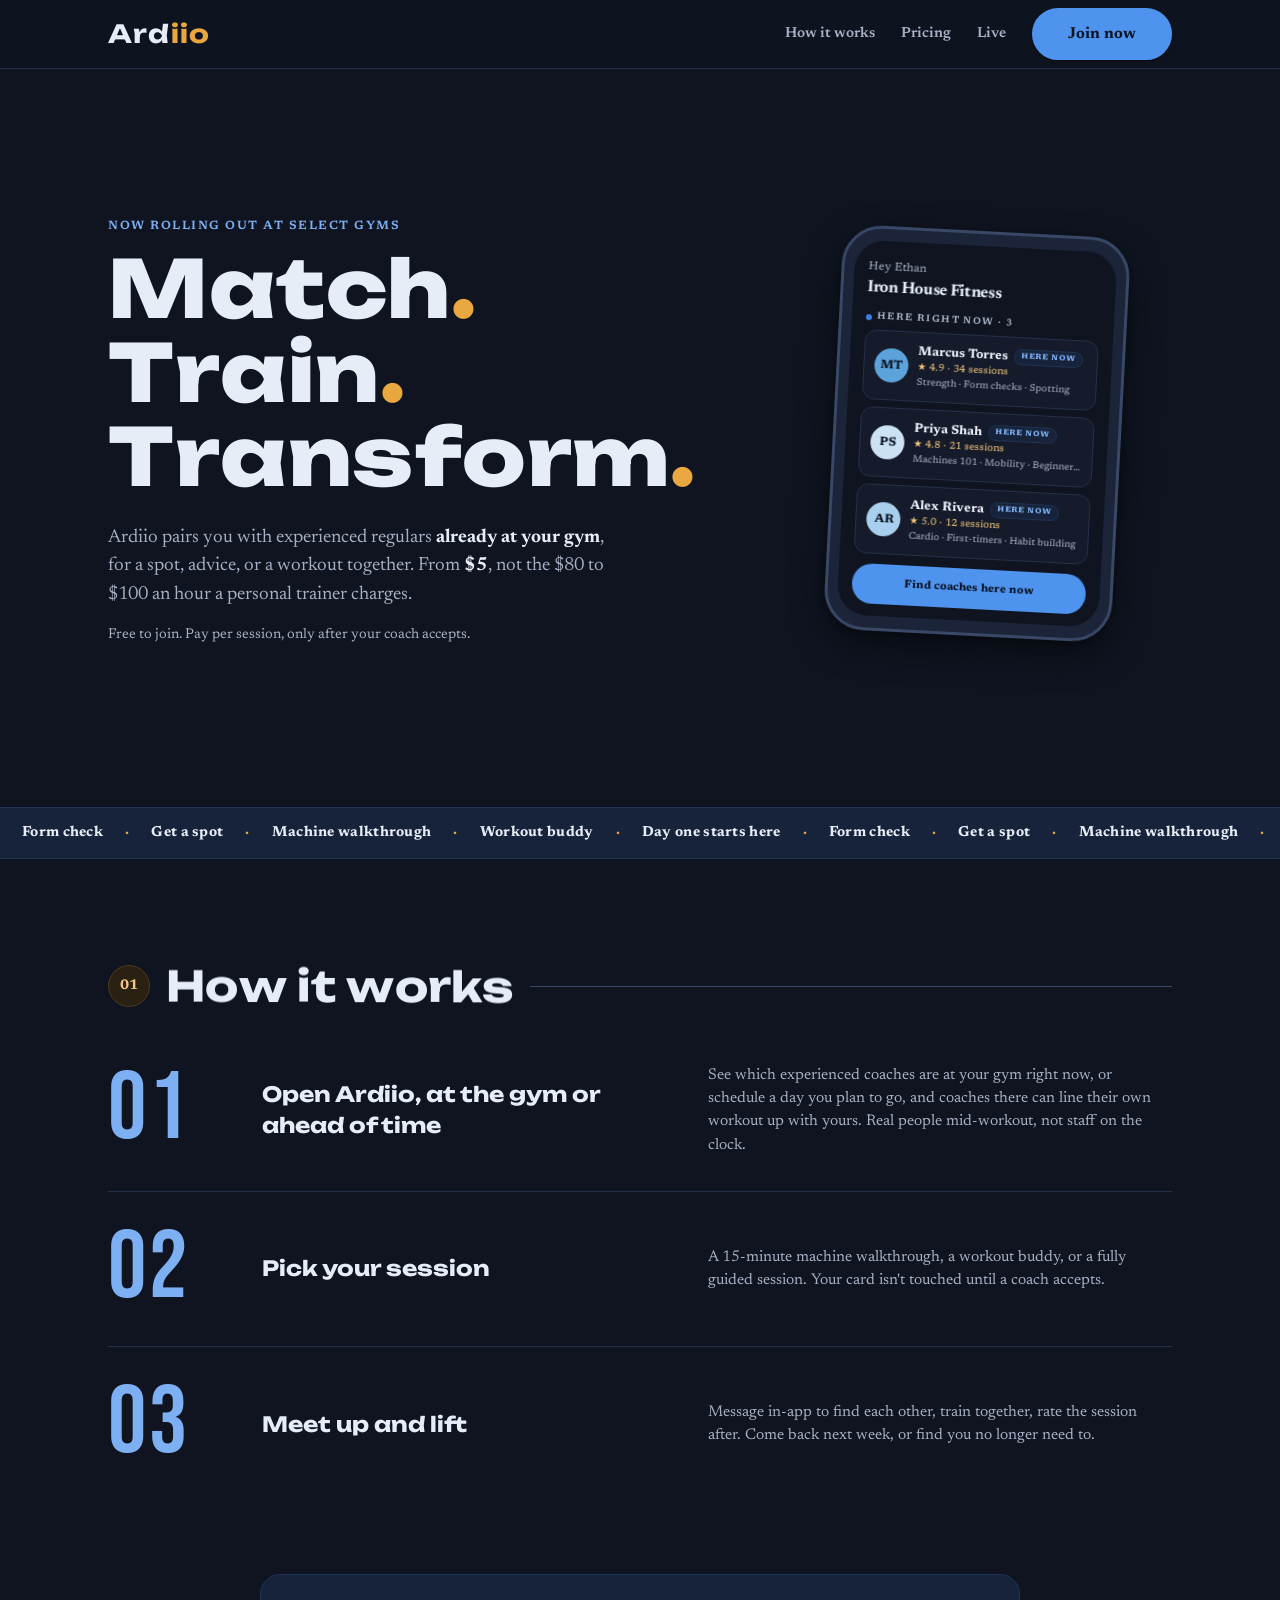
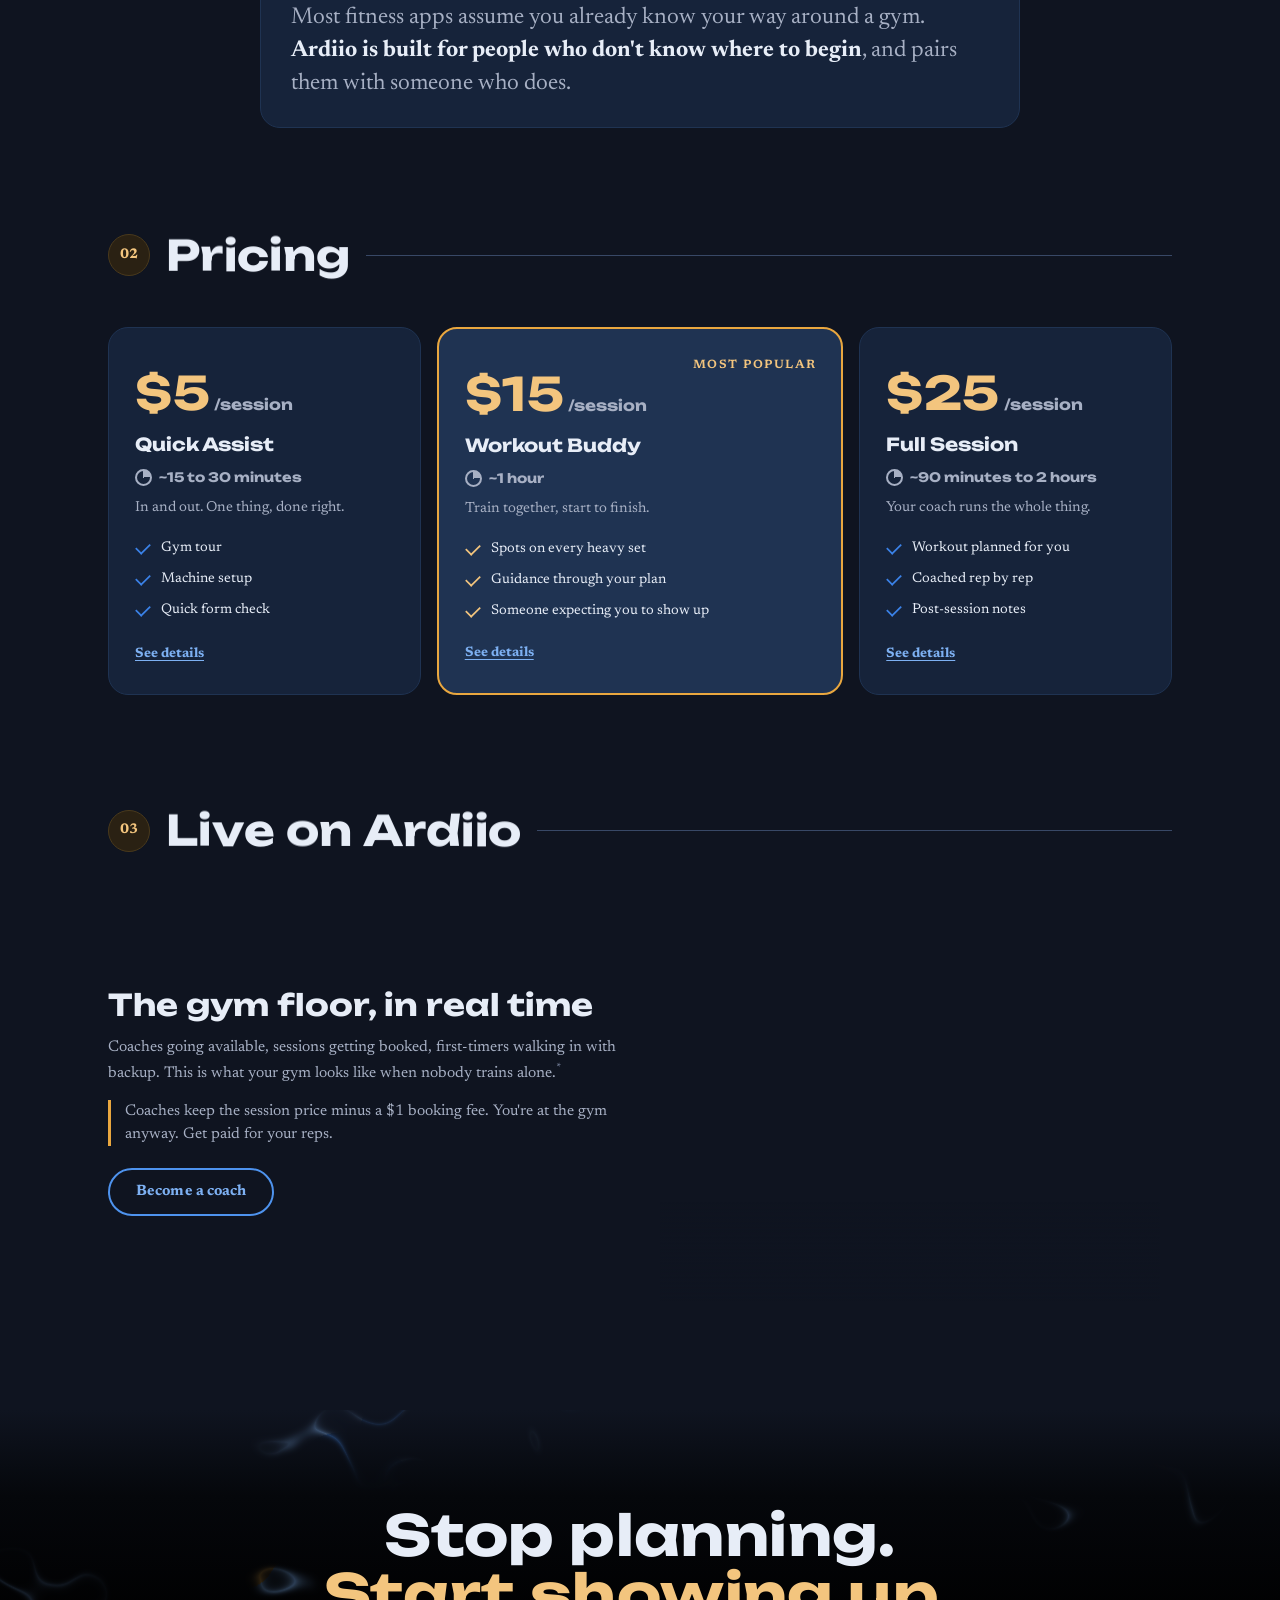
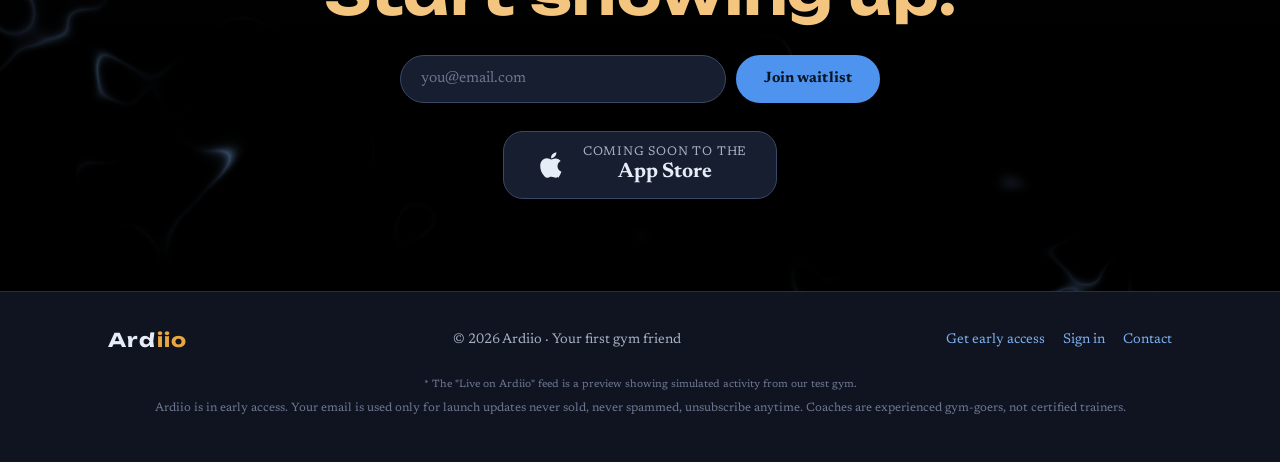
==== commit 0aec39a3: "Deploy: LiquidEther hero backdrop, right-column only" ====
--- a/index.html
+++ b/index.html
@@ -48,8 +48,8 @@
         .boot-db, .boot-shadow, .boot-word { animation: none; }
       }
     </style>
-    <script type="module" crossorigin src="/assets/index-3_bNFtdM.js"></script>
-    <link rel="stylesheet" crossorigin href="/assets/index-CtrFVndK.css">
+    <script type="module" crossorigin src="/assets/index-CVjgemho.js"></script>
+    <link rel="stylesheet" crossorigin href="/assets/index-Dip401iT.css">
   </head>
   <body>
     <div id="root"><div id="boot">
--- a/assets/index-Dip401iT.css
+++ b/assets/index-Dip401iT.css
@@ -0,0 +1 @@
+@import "https://fonts.googleapis.com/css2?family=Bebas+Neue&family=Newsreader:opsz,wght@6..72,400..700&family=Unbounded:wght@400..800&display=swap";:root{--font-display:"Unbounded", "Trebuchet MS", sans-serif;--font-body:"Newsreader", Georgia, serif;--font-numeral:"Bebas Neue", Impact, sans-serif;--eyebrow-size:12px;--eyebrow-track:1.5px;--eyebrow-gap:14px;--bg:#0f1420;--bg-tint:#151b2a;--card:#171e2f;--ink:#e7edf7;--dim:#a7b0c4;--faint:#6c7690;--border:#253048;--border2:#384866;--blue-100:#16233a;--blue-200:#1f3352;--blue-300:#4e93ee;--blue-500:#3b82e8;--blue-700:#7db0f2;--accent-ink:#0a1524;--amber:#e9a73f;--amber-soft:#f3c57e;--amber-wash:#2a2113;--amber-line:#4a3a1c;--nav-bg:#0f1420e0;--phone-bg:#1b2438;--cta-glow:#4e93ee33;--shimmer:#ffffff14;--shadow-soft:0 2px 6px #00000059, 0 14px 34px #00000073;--shadow-tiny:0 1px 3px #0006}*{box-sizing:border-box;margin:0;padding:0}button,input,select,textarea{font-family:inherit}html{scroll-behavior:smooth;-webkit-text-size-adjust:100%}::selection{background:var(--blue-300);color:var(--accent-ink)}body{background:var(--bg);color:var(--ink);font-family:var(--font-body);font-size:16px;line-height:1.5;transition:background .25s,color .25s;overflow-x:hidden}.wrap{max-width:1120px;margin:0 auto;padding:0 28px}a:focus-visible,button:focus-visible,input:focus-visible{outline:2px solid var(--blue-700);outline-offset:3px}nav{z-index:50;background:var(--nav-bg);-webkit-backdrop-filter:blur(12px);backdrop-filter:blur(12px);border-bottom:1px solid var(--border);position:sticky;top:0}.navrow{justify-content:space-between;align-items:center;gap:14px;height:68px;display:flex}.logo{font-family:var(--font-display);letter-spacing:1.2px;color:var(--ink);font-size:25px;font-weight:700;text-decoration:none}.logo span{color:var(--amber)}.logo.small{font-size:19px}.navlinks{align-items:center;gap:26px;margin-left:auto;display:flex}.navlinks a.plain{color:var(--dim);padding:10px 0;font-size:14.5px;font-weight:600;text-decoration:none}.navlinks a.plain:hover{color:var(--ink)}.btn{background:var(--blue-300);min-height:48px;color:var(--accent-ink);border:2px solid var(--blue-300);font-family:var(--font-body);letter-spacing:.1px;cursor:pointer;box-shadow:var(--shadow-tiny);border-radius:999px;justify-content:center;align-items:center;gap:8px;padding:0 26px;font-size:15px;font-weight:700;text-decoration:none;transition:transform .18s,background .18s,border-color .18s;display:inline-flex}.btn:hover{background:var(--blue-500);border-color:var(--blue-500);transform:translateY(-1px)}.btn.ghost{color:var(--blue-700);box-shadow:none;background:0 0}.btn.ghost:hover{background:var(--blue-100);color:var(--blue-700)}.btn.navjoin{min-height:52px;padding:0 34px;font-size:16px}.navcta,.navtoggle,.mobilemenu{display:none}.navtoggle{cursor:pointer;width:46px;height:46px;color:var(--ink);background:0 0;border:0;justify-content:center;align-items:center;margin-right:-10px}.navtoggle .bars{width:22px;height:16px;display:block;position:relative}.navtoggle .bars i{background:currentColor;border-radius:2px;width:100%;height:2px;transition:transform .24s,opacity .18s,top .24s;position:absolute;left:0}.navtoggle .bars i:first-child{top:0}.navtoggle .bars i:nth-child(2){top:7px}.navtoggle .bars i:nth-child(3){top:14px}.navtoggle.open .bars i:first-child{top:7px;transform:rotate(45deg)}.navtoggle.open .bars i:nth-child(2){opacity:0}.navtoggle.open .bars i:nth-child(3){top:7px;transform:rotate(-45deg)}.mobilemenu{border-top:1px solid var(--border);background:var(--bg);flex-direction:column;max-height:0;transition:max-height .28s;overflow:hidden}.mobilemenu.open{max-height:260px}.mobilemenu a{min-height:52px;color:var(--ink);font-family:var(--font-body);border-bottom:1px solid var(--border);align-items:center;padding:0 20px;font-size:15px;font-weight:700;text-decoration:none;display:flex}.mobilemenu a:last-child{border-bottom:none}.mobilemenu a:active{background:var(--blue-100)}.hero{grid-template-columns:1.25fr .75fr;align-items:center;gap:24px;padding:84px 0 30px;display:grid;position:relative}.eyebrow,.kicker{color:var(--blue-700);font-family:var(--font-body);font-weight:600;font-size:var(--eyebrow-size);text-transform:uppercase;letter-spacing:var(--eyebrow-track);margin:0 calc(var(--eyebrow-track) * -1) var(--eyebrow-gap) 0;line-height:1;display:block}.hero h1{font-family:var(--font-display);letter-spacing:.5px;color:var(--ink);font-size:clamp(42px,6.2vw,80px);font-weight:700;line-height:1.06}.hero-prox{font-family:var(--font-display)}.gold-stop{color:var(--amber)}.sub{color:var(--dim);max-width:520px;margin-top:26px;font-size:19px}.sub b{color:var(--ink)}.signup{flex-wrap:wrap;gap:10px;max-width:480px;margin-top:30px;display:flex}.signup .field{flex:240px;display:block}.signup input{background:var(--card);border:1.5px solid var(--border2);width:100%;min-height:48px;color:var(--ink);font-family:var(--font-body);box-shadow:var(--shadow-tiny);border-radius:999px;padding:0 20px;font-size:15.5px;transition:border-color .18s}.signup input::placeholder{color:var(--faint)}.signup input:focus{border-color:var(--blue-500);outline:none}.heronote{color:var(--dim);margin-top:16px;font-size:14px}.signup-error{color:var(--amber-soft);flex:1 0 100%;margin-top:2px;font-size:13.5px}.phonewrap{justify-content:center;align-items:center;min-height:560px;display:flex;position:relative}.waves-bg{z-index:0;position:absolute;inset:-30px;-webkit-mask-image:radial-gradient(circle,#000 42%,#0000 74%);mask-image:radial-gradient(circle,#000 42%,#0000 74%)}.liquid-bg{z-index:0;pointer-events:none;opacity:.9;-webkit-mask-composite:source-in;position:absolute;inset:-30px -48px -30px 8%;-webkit-mask-image:linear-gradient(90deg,#0000 0%,#000 36%),linear-gradient(#0000 0%,#000 16% 84%,#0000 100%);mask-image:linear-gradient(90deg,#0000 0%,#000 36%),linear-gradient(#0000 0%,#000 16% 84%,#0000 100%);-webkit-mask-composite:source-in;mask-composite:intersect}.softwaves{position:absolute;inset:0;overflow:hidden}.softwave{width:200%;height:46%;position:absolute;left:0}.sw-0{fill:var(--blue-100);animation:46s linear infinite wavedrift;top:20%}.sw-1{fill:var(--blue-200);animation:30s linear infinite reverse wavedrift;top:37%}.sw-2{fill:var(--blue-300);opacity:.5;animation:60s linear infinite wavedrift;top:54%}@keyframes wavedrift{to{transform:translate(-50%)}}.phone{z-index:1;background:var(--phone-bg);border:3px solid var(--border2);width:288px;box-shadow:var(--shadow-soft);border-radius:40px;padding:12px 10px;transition:transform .4s;position:relative;transform:rotate(3deg)}.phonewrap:hover .phone{transform:rotate(0)}.screen{background:var(--bg);border-radius:30px;padding:18px 14px 12px}.scr-hi{color:var(--dim);font-size:11.5px}.scr-h1{font-family:var(--font-body);letter-spacing:-.3px;margin-bottom:10px;font-size:16.5px;font-weight:700}.scr-label{color:var(--dim);text-transform:uppercase;letter-spacing:1.4px;align-items:center;gap:5px;margin:12px -1.4px 7px 0;font-size:9.5px;font-weight:600;line-height:1;display:flex}.dot{background:var(--blue-500);border-radius:50%;width:6px;height:6px;display:inline-block}.coach{background:var(--bg-tint);border:1px solid var(--border);border-radius:12px;align-items:center;gap:9px;margin-bottom:7px;padding:10px;display:flex}.ava{width:34px;height:34px;font-family:var(--font-body);color:var(--accent-ink);border-radius:50%;flex-shrink:0;justify-content:center;align-items:center;font-size:12px;font-weight:700;display:flex}.coach .info{flex:1;min-width:0}.coach .nm{align-items:center;gap:6px;font-size:12.5px;font-weight:700;display:flex}.badge{background:var(--blue-100);border:1px solid var(--blue-200);color:var(--blue-700);letter-spacing:.6px;border-radius:999px;padding:1px 6px;font-size:7.5px;font-weight:700}.coach .meta{color:var(--amber-soft);font-size:10px}.coach .spec{color:var(--dim);white-space:nowrap;text-overflow:ellipsis;font-size:9.5px;overflow:hidden}.scr-btn{background:var(--blue-300);color:var(--accent-ink);font-family:var(--font-body);text-align:center;border-radius:999px;margin-top:10px;padding:12px;font-size:11px;font-weight:700}.ticker{background:var(--blue-100);border-top:1px solid var(--blue-200);border-bottom:1px solid var(--blue-200);margin-top:64px;overflow:hidden}.ticker .inner{width:max-content;padding:14px 0;animation:32s linear infinite tickerscroll;display:flex}.tickergroup{display:flex}.ticker .tickergroup span{font-family:var(--font-body);letter-spacing:.3px;color:var(--ink);white-space:nowrap;padding:0 22px;font-size:14.5px;font-weight:700}.ticker .tickergroup span.lm{color:var(--amber);padding:0}@keyframes tickerscroll{0%{transform:translate(0)}to{transform:translate(-50%)}}.sechead{align-items:center;gap:16px;padding:96px 0 12px;display:flex}.sechead .no{font-family:var(--font-body);background:var(--amber-wash);width:42px;height:42px;color:var(--amber-soft);border:1px solid var(--amber-line);border-radius:50%;flex-shrink:0;justify-content:center;align-items:center;font-size:14px;font-weight:700;display:inline-flex}.sectitle{font-family:var(--font-display);letter-spacing:.3px;color:var(--ink);margin:0;font-size:clamp(28px,4vw,42px);font-weight:700}.sechead .rule{background:var(--border2);flex:1;align-self:center;height:1px}.steps{flex-direction:column;display:flex}.step{border-bottom:1px solid var(--border);grid-template-columns:130px 1fr 1.1fr;align-items:center;gap:24px;padding:34px 0;display:grid}.step:last-child{border-bottom:none}.step .big{font-family:var(--font-numeral);letter-spacing:3px;color:var(--blue-700);font-size:96px;font-weight:400;line-height:.9}.step h3{font-family:var(--font-display);font-size:21px;font-weight:700}.step p{color:var(--dim);font-size:15.5px}.tiers{grid-template-columns:1fr 1.3fr 1fr;align-items:stretch;gap:16px;padding:28px 0 8px;display:grid}.tier{background:var(--blue-100);border:1px solid var(--blue-200);border-radius:20px;flex-direction:column;padding:30px 26px;transition:transform .18s,box-shadow .18s;display:flex;position:relative}.tier:hover{box-shadow:var(--shadow-soft);transform:translateY(-3px)}.tier.popular{border:2px solid var(--amber);background:var(--blue-200)}.tier .tag{color:var(--amber-soft);font-family:var(--font-body);font-weight:600;font-size:var(--eyebrow-size);text-transform:uppercase;letter-spacing:var(--eyebrow-track);margin-right:calc(var(--eyebrow-track) * -1);line-height:1;position:absolute;top:30px;right:26px}.tier .price{font-family:var(--font-display);letter-spacing:.5px;color:var(--amber-soft);font-size:46px;font-weight:700}.tier .price small{color:var(--dim);letter-spacing:0;font-size:15px;font-weight:700}.tier h3{font-family:var(--font-display);letter-spacing:0;color:var(--ink);margin-top:4px;font-size:18px;font-weight:700}.tier .tierdur{color:var(--dim);font-family:var(--font-display);align-items:center;gap:7px;margin-top:10px;font-size:13px;font-weight:700;display:inline-flex}.tier .tierdur:before{content:"";background:conic-gradient(currentColor 0 90deg, transparent 90deg 360deg);border:2px solid;border-radius:50%;flex-shrink:0;width:13px;height:13px}.tier p{color:var(--dim);margin-top:10px;font-size:14.5px}.tier ul{margin-top:14px;list-style:none}.tier{cursor:pointer}.tier.open{border-color:var(--blue-500);box-shadow:var(--shadow-soft)}.tiermore{color:var(--blue-700);text-underline-offset:3px;margin-top:auto;padding-top:16px;font-size:13.5px;font-weight:700;text-decoration:underline}.tierdetail{background:var(--blue-100);border:1px solid var(--blue-200);border-radius:20px;margin-top:18px;padding:28px 30px;animation:.3s both appfade}.tierdetail h3{font-family:var(--font-display);font-size:20px;font-weight:700}.td-lede{color:var(--dim);max-width:760px;margin-top:10px;font-size:15.5px}.td-list{grid-template-columns:1fr 1fr;gap:4px 24px;margin-top:14px;list-style:none;display:grid}.td-list li{color:var(--ink);padding:5px 0 5px 26px;font-size:14px;position:relative}.td-list li:before{content:"";border-left:2.5px solid var(--blue-500);border-bottom:2.5px solid var(--blue-500);width:14px;height:8px;position:absolute;top:9px;left:0;transform:rotate(-45deg)scale(.85)}.td-note{border-top:1px solid var(--blue-200);color:var(--dim);max-width:760px;margin-top:16px;padding-top:14px;font-size:13.5px}.tier li{color:var(--ink);padding:5px 0 5px 26px;font-size:14px;position:relative}.tier li:before{content:"";border-left:2.5px solid var(--blue-500);border-bottom:2.5px solid var(--blue-500);width:14px;height:8px;position:absolute;top:9px;left:0;transform:rotate(-45deg)scale(.85)}.tier.popular li:before{border-color:var(--amber-soft)}.livegrid{grid-template-columns:1fr 1fr;align-items:center;gap:40px;padding:28px 0 8px;display:grid}.livecopy h3{font-family:var(--font-display);letter-spacing:.2px;font-size:clamp(22px,2.6vw,30px);font-weight:700;line-height:1.14}.livecopy p{color:var(--dim);margin-top:14px;font-size:15.5px}.livecopy-note{border-left:3px solid var(--amber);padding-left:14px}.livecopy .btn{margin-top:22px}.ctaband{background:linear-gradient(180deg, var(--bg) 0%, #05070b 18%, #000 46%);margin-top:100px;padding:96px 0 92px;position:relative}.ctafluid{pointer-events:none;position:absolute;inset:0;overflow:hidden}.ctafluid canvas{pointer-events:auto}@media (hover:none),(pointer:coarse){.ctafluid canvas{pointer-events:none}}.ctacontent{z-index:2;padding-top:0;padding-bottom:0;position:relative}.ctaband h2{font-family:var(--font-display);letter-spacing:.4px;color:var(--ink);font-size:clamp(32px,5vw,56px);font-weight:700;line-height:1.06}.ctaband h2 em{color:var(--amber-soft);font-style:normal}footer{border-top:1px solid var(--border);color:var(--dim);z-index:2;background:var(--bg);padding:30px 0 44px;font-size:14px;position:relative}.footrow{flex-wrap:wrap;justify-content:space-between;align-items:center;gap:16px;display:flex}footer a{color:var(--blue-700);padding:8px 0;text-decoration:none}.diffband{background:var(--blue-100);border:1px solid var(--blue-200);max-width:760px;color:var(--dim);border-radius:20px;margin:72px auto 0;padding:26px 30px;font-size:clamp(18px,2.4vw,23px);line-height:1.45}.diffband em{color:var(--ink);font-style:normal;font-weight:700}.foot-ast{color:var(--faint);font-size:12px}.footnote{color:var(--faint);text-align:center;margin-top:18px;font-size:10.5px;line-height:1.5}.footnote+.finelegal{margin-top:6px}.finelegal{color:var(--faint);text-align:center;margin-top:18px;font-size:12px;line-height:1.6}.storebtns{flex-wrap:wrap;gap:12px;margin-top:20px;display:flex}.ctacontent{text-align:center}.ctaband .signup{justify-content:center;margin-left:auto;margin-right:auto}.ctaband .storebtns{justify-content:center;margin-top:28px}.ctaband .storebtn{border-radius:20px;gap:15px;min-height:68px;padding:12px 30px}.ctaband .storebtn svg{width:34px;height:34px}.ctaband .storebtn small{font-size:12.5px}.ctaband .storebtn b{font-size:21px}.storebtn{background:var(--card);border:1.5px solid var(--border2);min-height:52px;color:var(--ink);box-shadow:var(--shadow-tiny);border-radius:16px;align-items:center;gap:12px;padding:8px 18px;text-decoration:none;transition:border-color .18s,transform .18s;display:inline-flex}.storebtn:hover{border-color:var(--blue-500);transform:translateY(-1px)}.storebtn span{flex-direction:column;line-height:1.2;display:flex}.storebtn small{color:var(--dim);text-transform:uppercase;letter-spacing:.8px;font-size:10.5px}.storebtn b{font-family:var(--font-body);font-size:16px;font-weight:700}.contactpage,.authpage{min-height:60vh;padding-bottom:80px}.backlink{color:var(--dim);padding:18px 0 0;font-size:14px;font-weight:600;text-decoration:none;display:inline-block}.backlink:hover{color:var(--ink)}.contactpage .sechead{padding-top:28px}.contactgrid{grid-template-columns:1.35fr 1fr;align-items:start;gap:24px;margin-top:24px;display:grid}.contactform{background:var(--card);border:1px solid var(--border2);box-shadow:var(--shadow-soft);border-radius:20px;flex-direction:column;gap:16px;min-width:0;padding:28px;display:flex}.contactform select{min-width:0}.contactform label{color:var(--dim);flex-direction:column;gap:7px;font-size:13.5px;font-weight:600;display:flex}.contactform input,.contactform select,.contactform textarea{background:var(--bg-tint);border:1.5px solid var(--border2);color:var(--ink);font-family:var(--font-body);border-radius:12px;min-height:48px;padding:12px 14px;font-size:15.5px;transition:border-color .18s}.contactform textarea{resize:vertical;min-height:130px}.contactform input:focus,.contactform select:focus,.contactform textarea:focus{border-color:var(--blue-500);outline:none}.contactform .btn{align-self:flex-start}.gymnote{color:var(--dim);font-size:12.5px;font-weight:500}.gymswap{min-height:44px;color:var(--blue-700);font-family:var(--font-body);cursor:pointer;background:0 0;border:none;align-self:flex-start;align-items:center;padding:0 2px;font-size:12.5px;font-weight:600;text-decoration:underline;display:inline-flex}.formnote{color:var(--dim);font-size:13px}.contactside{flex-direction:column;gap:14px;display:flex}.sidecard{background:var(--blue-100);border:1px solid var(--blue-200);border-radius:20px;padding:22px}.sidecard h3{font-family:var(--font-display);margin-bottom:8px;font-size:16px;font-weight:700}.sidecard p{color:var(--dim);font-size:14px}.sidecard a{color:var(--blue-700);word-break:break-all;text-decoration:none}.perklist{list-style:none}.perklist li{color:var(--dim);padding:5px 0 5px 24px;font-size:14px;position:relative}.perklist li:before{content:"";border-left:2.5px solid var(--blue-500);border-bottom:2.5px solid var(--blue-500);width:12px;height:7px;position:absolute;top:10px;left:0;transform:rotate(-45deg)scale(.85)}.rolepick{grid-template-columns:1fr 1fr;gap:10px;display:grid}.rolebtn{background:var(--bg-tint);border:1.5px solid var(--border2);text-align:left;cursor:pointer;color:var(--ink);min-height:48px;font-family:var(--font-body);border-radius:14px;flex-direction:column;gap:3px;padding:14px;transition:border-color .15s,background .15s;display:flex}.rolebtn b{font-family:var(--font-body);font-size:15px;font-weight:700}.rolebtn small{color:var(--dim);font-size:12.5px}.rolebtn.active{border-color:var(--blue-500);background:var(--blue-100)}.signincard{background:var(--card);border:1px solid var(--border2);max-width:460px;box-shadow:var(--shadow-soft);text-align:center;border-radius:24px;flex-direction:column;align-items:center;gap:16px;margin:60px auto 0;padding:40px 34px;display:flex}.signincard h2{font-family:var(--font-display);letter-spacing:.2px;font-size:26px;font-weight:700}.signincard p{color:var(--dim);font-size:15px}.donecheck{background:var(--blue-300);border-radius:50%;justify-content:center;align-items:center;width:56px;height:56px;display:flex}.footlinks{gap:18px;display:flex}.app-in{animation:.45s both appfade}@keyframes appfade{0%{opacity:0;transform:translateY(6px)}to{opacity:1;transform:none}}.skel{background:var(--blue-100);border-radius:12px;position:relative;overflow:hidden}.skel:after{content:"";background:linear-gradient(90deg, transparent, var(--shimmer) 50%, transparent);animation:1.4s ease-in-out infinite shimmer;position:absolute;inset:0;transform:translate(-100%)}@keyframes shimmer{to{transform:translate(100%)}}.skel-page{background:var(--bg);min-height:100vh}.skel-nav{border-bottom:1px solid var(--border);justify-content:space-between;align-items:center;max-width:1120px;height:68px;margin:0 auto;padding:0 28px;display:flex}.s-logo{width:96px;height:26px}.skel-navright{align-items:center;gap:26px;display:flex}.s-navlink{width:72px;height:13px}.s-navtoggle{width:44px;height:44px;display:none}.s-btn{border-radius:999px;width:150px;height:52px}.skel-hero{grid-template-columns:1.25fr .75fr;align-items:center;gap:24px;padding-top:84px;display:grid}.skel-col{flex-direction:column;gap:16px;display:flex}.s-kicker{width:172px;height:var(--eyebrow-size);border-radius:2px}.s-title{width:92%;height:62px}.s-title.short{width:48%}.s-line{width:85%;max-width:520px;height:16px;margin-top:8px}.s-line.short{width:55%}.s-note{width:46%;height:13px;margin-top:6px}.skel-row{gap:10px;margin-top:14px;display:flex}.skel-phonecol{justify-content:center;align-items:center;min-height:560px;display:flex}.s-phone{border-radius:40px;width:288px;height:520px;transform:rotate(3deg)}.s-ticker{border-top:1px solid var(--blue-200);border-bottom:1px solid var(--blue-200);background:var(--blue-100);border-radius:0;height:49px;margin-top:64px}.s-ticker:after{animation:none}.skel-row.cards{margin-top:72px;padding-bottom:60px}.s-card{border-radius:20px;flex:1;height:150px}@media (prefers-reduced-motion:reduce){html{scroll-behavior:auto}.ticker .inner,.softwave{animation:none}.btn,.tier,.phone{transition:none}.skel:after,.app-in{animation:none}}@media (width<=880px){.wrap{padding:0 20px}.navrow{gap:8px;height:60px}.logo{align-items:center;min-height:44px;margin-right:auto;font-size:22px;display:inline-flex}.navlinks{display:none}.navcta{min-height:44px;padding:0 18px;font-size:13px;display:inline-flex}.navtoggle,.mobilemenu{display:flex}.hero{grid-template-columns:1fr;gap:8px;padding:36px 0 8px}.hero h1{letter-spacing:-1.4px;font-size:clamp(38px,11.8vw,54px);line-height:1.02}.kicker{margin-bottom:16px;font-size:12.5px}.sub{margin-top:18px;font-size:17px}.signup{margin-top:22px}.signup .btn{width:100%}.signup .field{flex:100%}.signup input{font-size:16px}.heronote{margin-top:12px}.phonewrap{min-height:0;margin-top:4px;padding:18px 0 6px}.waves-bg{inset:-4px}.liquid-bg{-webkit-mask-composite:source-over;inset:-6px -10px -6px 0;-webkit-mask-image:radial-gradient(circle,#000 40%,#0000 78%);mask-image:radial-gradient(circle,#000 40%,#0000 78%);-webkit-mask-composite:source-over;mask-composite:add}.phone{border-radius:34px;width:236px;padding:10px 8px;transform:rotate(2deg)}.screen{border-radius:26px;padding:14px 11px 10px}.coach{margin-bottom:6px;padding:9px}.ava{width:30px;height:30px;font-size:11px}.ticker{margin-top:40px}.ticker .tickergroup span{padding:0 14px;font-size:12.5px}.sechead{gap:12px;padding:60px 0 8px}.sechead .no{width:36px;height:36px;font-size:12.5px}.sectitle{font-size:clamp(24px,7.5vw,32px)}.step{grid-template-columns:56px 1fr;gap:14px;padding:26px 0}.step .big{align-self:start;font-size:52px}.step h3{font-size:18px}.step p{grid-column:2;font-size:14.5px}.tiers{grid-template-columns:1fr;row-gap:26px}.tier{padding:26px 22px}.tier .price{font-size:38px}.tier:hover{box-shadow:none;transform:none}.tierdetail{padding:22px 18px}.td-list{grid-template-columns:1fr}.livegrid{grid-template-columns:1fr;gap:24px}.scroll-list-container{max-width:100%}.livegrid .scroll-list{max-height:none;padding:0;overflow-y:visible}.livegrid .item{margin-bottom:10px}.livecopy .btn{width:100%}.ctaband{margin-top:64px;padding:54px 0 62px}.ctaband h2{font-size:clamp(30px,9vw,44px)}footer{padding:24px 0 36px}.footrow{text-align:center;flex-direction:column;gap:8px}footer a{align-items:center;min-height:44px;display:inline-flex}.contactgrid{grid-template-columns:1fr}.contactform{padding:22px 18px}.contactform .btn{align-self:stretch}.contactform input,.contactform select,.contactform textarea{font-size:16px}.rolepick{grid-template-columns:1fr}.storebtns{justify-content:center}.storebtn{flex:220px;justify-content:center}.signincard{margin-top:32px;padding:30px 22px}.footlinks{justify-content:center}.skel-nav{height:60px;padding:0 20px}.s-logo{width:84px;height:24px}.skel-navright{gap:10px}.s-navlink{display:none}.s-btn{width:104px;height:44px}.s-navtoggle{display:block}.skel-hero{grid-template-columns:1fr;gap:8px;padding-top:36px}.skel-col{gap:12px}.s-kicker{width:140px;height:var(--eyebrow-size)}.s-title{width:96%;height:44px}.s-title.short{width:52%}.s-line{height:14px}.skel-phonecol{min-height:0;padding:18px 0 6px}.s-phone{border-radius:34px;width:236px;height:420px;transform:rotate(2deg)}.s-ticker{height:46px;margin-top:40px}.skel-row.cards{flex-direction:column;margin-top:56px}.s-card{flex:none;height:120px}}.variable-proximity{font-family:inherit}.sr-only{clip:rect(0, 0, 0, 0);white-space:nowrap;border:0;width:1px;height:1px;margin:-1px;padding:0;position:absolute;overflow:hidden}.scroll-list-container{width:100%;max-width:500px;position:relative}.scroll-list{max-height:400px;padding:16px;overflow-y:auto}.scroll-list::-webkit-scrollbar{width:8px}.scroll-list::-webkit-scrollbar-track{background:var(--bg)}.scroll-list::-webkit-scrollbar-thumb{background:var(--border2);border-radius:4px}.no-scrollbar::-webkit-scrollbar{display:none}.no-scrollbar{-ms-overflow-style:none;scrollbar-width:none}.item{background-color:var(--card);border:1px solid var(--border);border-left:4px solid var(--blue-300);box-shadow:var(--shadow-tiny);border-radius:14px;margin-bottom:1rem;padding:16px;transition:border-color .15s}.scroll-list>div:nth-child(3n+2) .item{border-left-color:var(--blue-500)}.scroll-list>div:nth-child(3n+3) .item{border-left-color:var(--blue-200)}.item.selected{border-color:var(--blue-500);border-left-width:4px}.item-text{color:var(--ink);margin:0;font-size:14.5px}.top-gradient{background:linear-gradient(to bottom, var(--bg), transparent);pointer-events:none;height:50px;transition:opacity .3s;position:absolute;top:0;left:0;right:0}.bottom-gradient{background:linear-gradient(to top, var(--bg), transparent);pointer-events:none;height:100px;transition:opacity .3s;position:absolute;bottom:0;left:0;right:0}
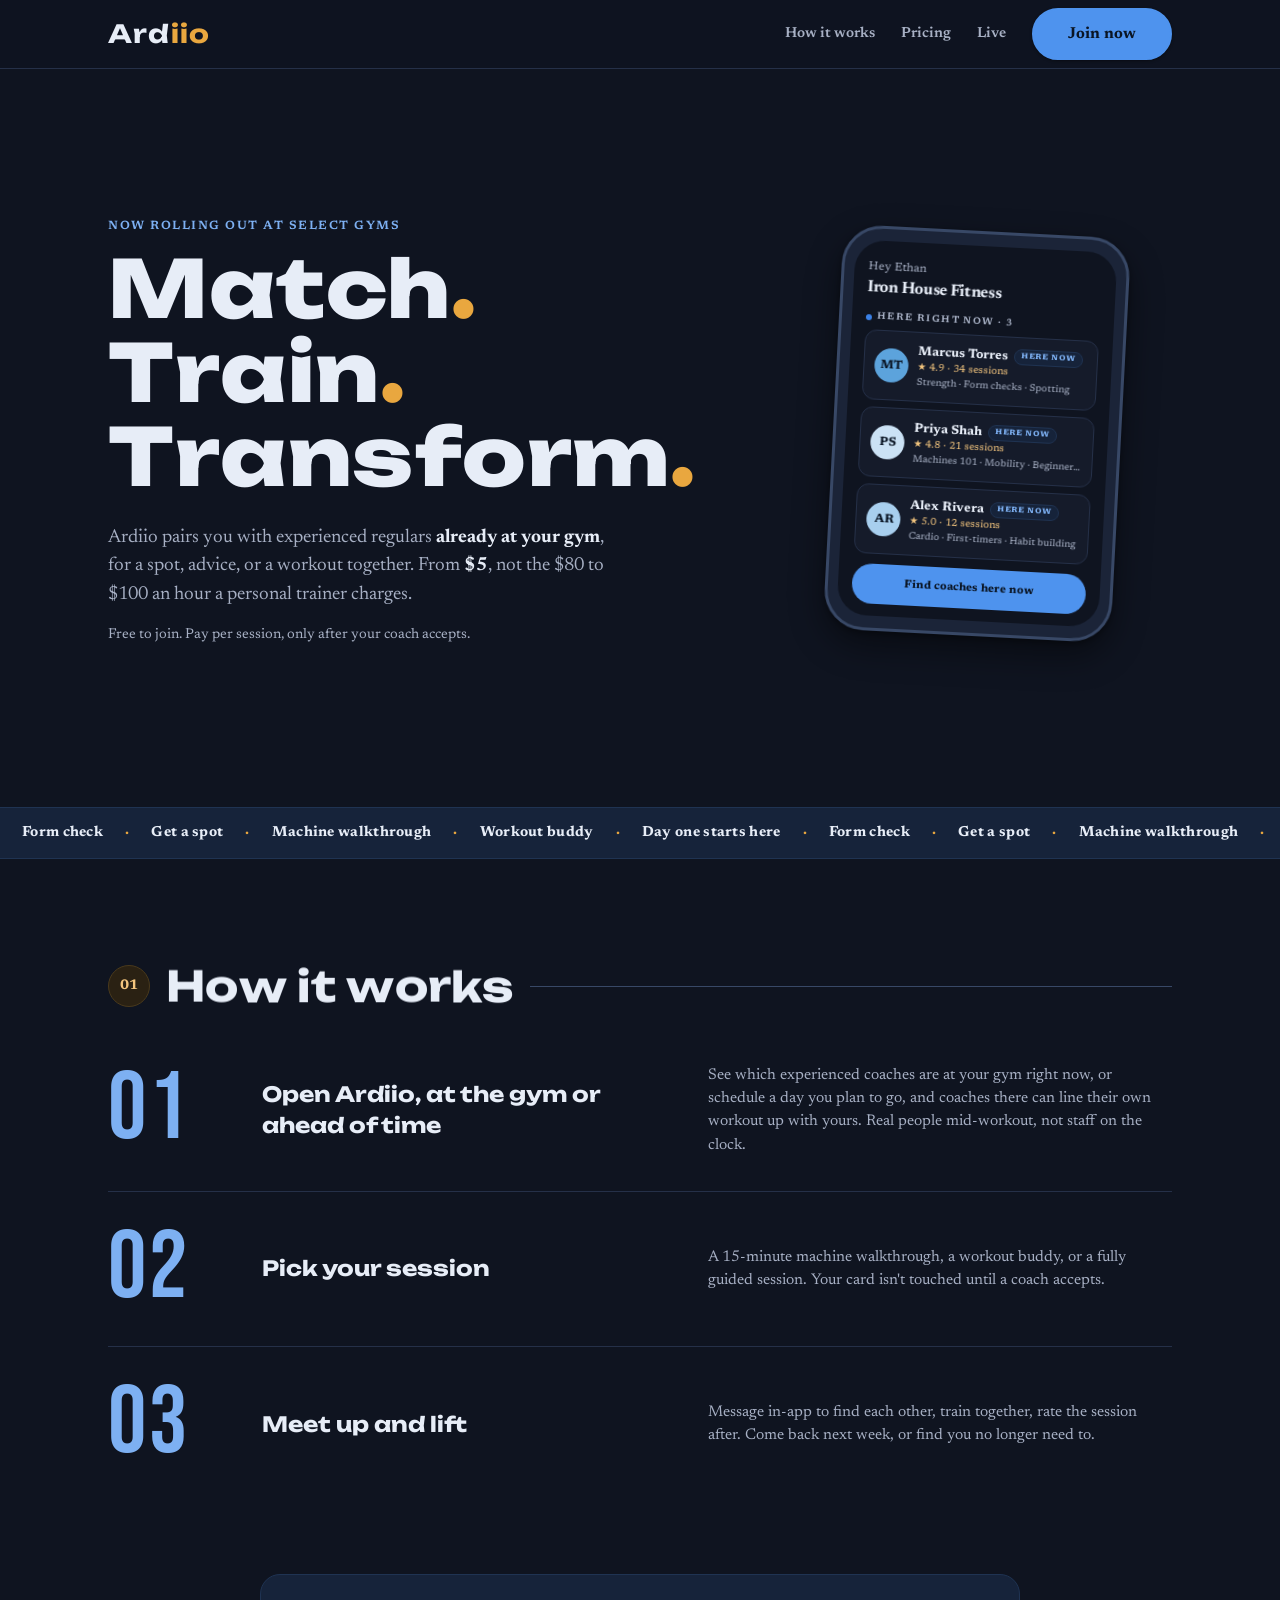
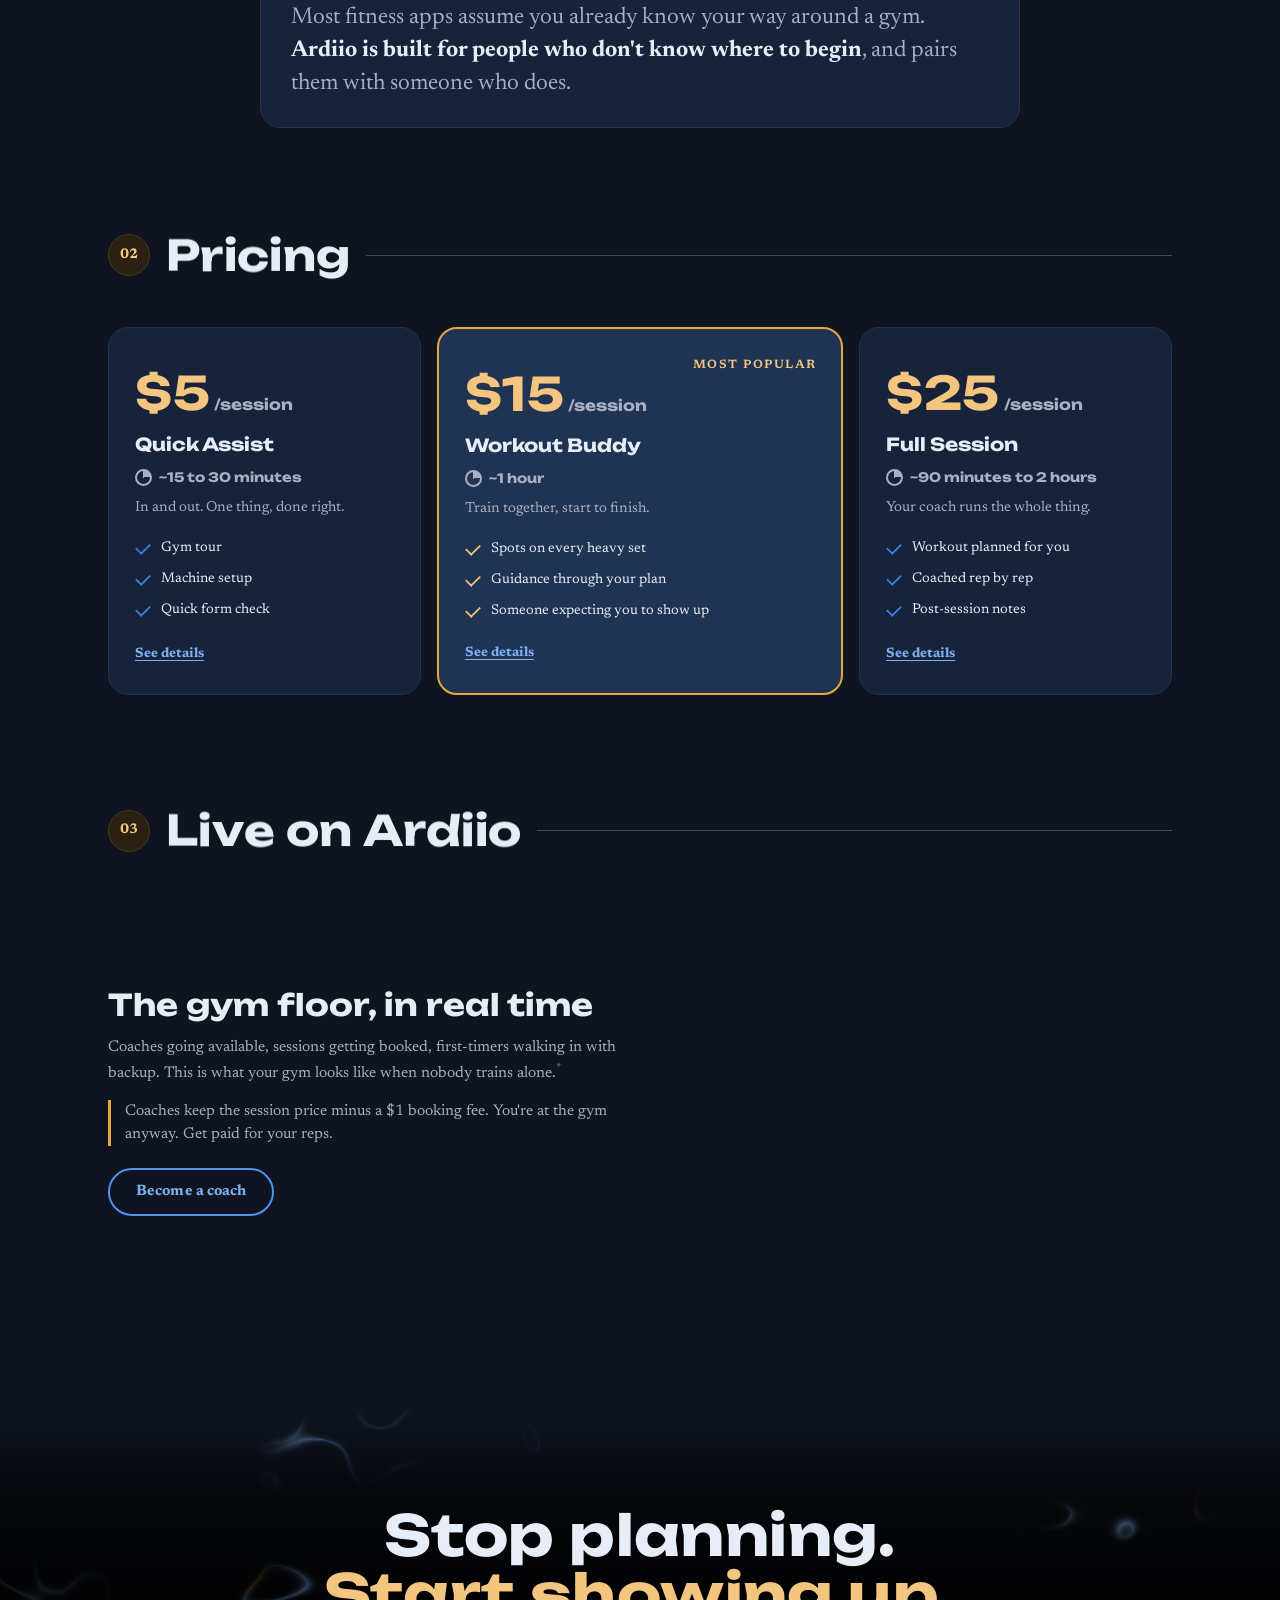
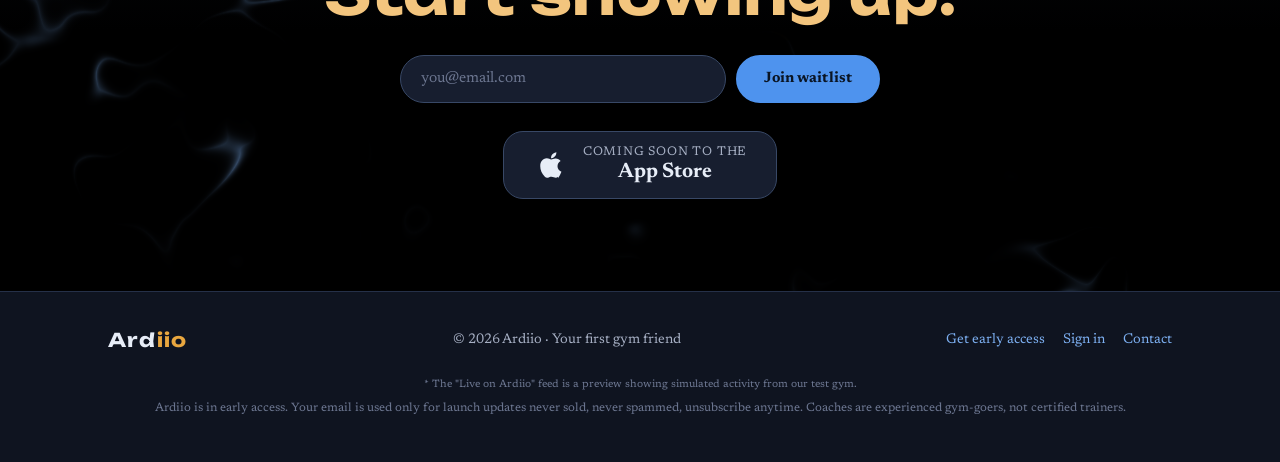
==== commit c9b6dbc3: "Deploy: hero fluid to page edge, cursor-driven only" ====
--- a/index.html
+++ b/index.html
@@ -48,8 +48,8 @@
         .boot-db, .boot-shadow, .boot-word { animation: none; }
       }
     </style>
-    <script type="module" crossorigin src="/assets/index-CVjgemho.js"></script>
-    <link rel="stylesheet" crossorigin href="/assets/index-Dip401iT.css">
+    <script type="module" crossorigin src="/assets/index-CRibV13n.js"></script>
+    <link rel="stylesheet" crossorigin href="/assets/index-DvbT2TJp.css">
   </head>
   <body>
     <div id="root"><div id="boot">
--- a/assets/index-DvbT2TJp.css
+++ b/assets/index-DvbT2TJp.css
@@ -0,0 +1 @@
+@import "https://fonts.googleapis.com/css2?family=Bebas+Neue&family=Newsreader:opsz,wght@6..72,400..700&family=Unbounded:wght@400..800&display=swap";:root{--font-display:"Unbounded", "Trebuchet MS", sans-serif;--font-body:"Newsreader", Georgia, serif;--font-numeral:"Bebas Neue", Impact, sans-serif;--eyebrow-size:12px;--eyebrow-track:1.5px;--eyebrow-gap:14px;--bg:#0f1420;--bg-tint:#151b2a;--card:#171e2f;--ink:#e7edf7;--dim:#a7b0c4;--faint:#6c7690;--border:#253048;--border2:#384866;--blue-100:#16233a;--blue-200:#1f3352;--blue-300:#4e93ee;--blue-500:#3b82e8;--blue-700:#7db0f2;--accent-ink:#0a1524;--amber:#e9a73f;--amber-soft:#f3c57e;--amber-wash:#2a2113;--amber-line:#4a3a1c;--nav-bg:#0f1420e0;--phone-bg:#1b2438;--cta-glow:#4e93ee33;--shimmer:#ffffff14;--shadow-soft:0 2px 6px #00000059, 0 14px 34px #00000073;--shadow-tiny:0 1px 3px #0006}*{box-sizing:border-box;margin:0;padding:0}button,input,select,textarea{font-family:inherit}html{scroll-behavior:smooth;-webkit-text-size-adjust:100%}::selection{background:var(--blue-300);color:var(--accent-ink)}body{background:var(--bg);color:var(--ink);font-family:var(--font-body);font-size:16px;line-height:1.5;transition:background .25s,color .25s;overflow-x:hidden}.wrap{max-width:1120px;margin:0 auto;padding:0 28px}a:focus-visible,button:focus-visible,input:focus-visible{outline:2px solid var(--blue-700);outline-offset:3px}nav{z-index:50;background:var(--nav-bg);-webkit-backdrop-filter:blur(12px);backdrop-filter:blur(12px);border-bottom:1px solid var(--border);position:sticky;top:0}.navrow{justify-content:space-between;align-items:center;gap:14px;height:68px;display:flex}.logo{font-family:var(--font-display);letter-spacing:1.2px;color:var(--ink);font-size:25px;font-weight:700;text-decoration:none}.logo span{color:var(--amber)}.logo.small{font-size:19px}.navlinks{align-items:center;gap:26px;margin-left:auto;display:flex}.navlinks a.plain{color:var(--dim);padding:10px 0;font-size:14.5px;font-weight:600;text-decoration:none}.navlinks a.plain:hover{color:var(--ink)}.btn{background:var(--blue-300);min-height:48px;color:var(--accent-ink);border:2px solid var(--blue-300);font-family:var(--font-body);letter-spacing:.1px;cursor:pointer;box-shadow:var(--shadow-tiny);border-radius:999px;justify-content:center;align-items:center;gap:8px;padding:0 26px;font-size:15px;font-weight:700;text-decoration:none;transition:transform .18s,background .18s,border-color .18s;display:inline-flex}.btn:hover{background:var(--blue-500);border-color:var(--blue-500);transform:translateY(-1px)}.btn.ghost{color:var(--blue-700);box-shadow:none;background:0 0}.btn.ghost:hover{background:var(--blue-100);color:var(--blue-700)}.btn.navjoin{min-height:52px;padding:0 34px;font-size:16px}.navcta,.navtoggle,.mobilemenu{display:none}.navtoggle{cursor:pointer;width:46px;height:46px;color:var(--ink);background:0 0;border:0;justify-content:center;align-items:center;margin-right:-10px}.navtoggle .bars{width:22px;height:16px;display:block;position:relative}.navtoggle .bars i{background:currentColor;border-radius:2px;width:100%;height:2px;transition:transform .24s,opacity .18s,top .24s;position:absolute;left:0}.navtoggle .bars i:first-child{top:0}.navtoggle .bars i:nth-child(2){top:7px}.navtoggle .bars i:nth-child(3){top:14px}.navtoggle.open .bars i:first-child{top:7px;transform:rotate(45deg)}.navtoggle.open .bars i:nth-child(2){opacity:0}.navtoggle.open .bars i:nth-child(3){top:7px;transform:rotate(-45deg)}.mobilemenu{border-top:1px solid var(--border);background:var(--bg);flex-direction:column;max-height:0;transition:max-height .28s;overflow:hidden}.mobilemenu.open{max-height:260px}.mobilemenu a{min-height:52px;color:var(--ink);font-family:var(--font-body);border-bottom:1px solid var(--border);align-items:center;padding:0 20px;font-size:15px;font-weight:700;text-decoration:none;display:flex}.mobilemenu a:last-child{border-bottom:none}.mobilemenu a:active{background:var(--blue-100)}.hero{grid-template-columns:1.25fr .75fr;align-items:center;gap:24px;padding:84px 0 30px;display:grid;position:relative}.eyebrow,.kicker{color:var(--blue-700);font-family:var(--font-body);font-weight:600;font-size:var(--eyebrow-size);text-transform:uppercase;letter-spacing:var(--eyebrow-track);margin:0 calc(var(--eyebrow-track) * -1) var(--eyebrow-gap) 0;line-height:1;display:block}.hero h1{font-family:var(--font-display);letter-spacing:.5px;color:var(--ink);font-size:clamp(42px,6.2vw,80px);font-weight:700;line-height:1.06}.hero-prox{font-family:var(--font-display)}.gold-stop{color:var(--amber)}.sub{color:var(--dim);max-width:520px;margin-top:26px;font-size:19px}.sub b{color:var(--ink)}.signup{flex-wrap:wrap;gap:10px;max-width:480px;margin-top:30px;display:flex}.signup .field{flex:240px;display:block}.signup input{background:var(--card);border:1.5px solid var(--border2);width:100%;min-height:48px;color:var(--ink);font-family:var(--font-body);box-shadow:var(--shadow-tiny);border-radius:999px;padding:0 20px;font-size:15.5px;transition:border-color .18s}.signup input::placeholder{color:var(--faint)}.signup input:focus{border-color:var(--blue-500);outline:none}.heronote{color:var(--dim);margin-top:16px;font-size:14px}.signup-error{color:var(--amber-soft);flex:1 0 100%;margin-top:2px;font-size:13.5px}.phonewrap{justify-content:center;align-items:center;min-height:560px;display:flex;position:relative}.waves-bg{z-index:0;position:absolute;inset:-30px;-webkit-mask-image:radial-gradient(circle,#000 42%,#0000 74%);mask-image:radial-gradient(circle,#000 42%,#0000 74%)}.liquid-bg{z-index:0;pointer-events:none;opacity:.9;-webkit-mask-composite:source-in;position:absolute;inset:-30px calc(-1*max(28px,50vw - 532px)) -30px 8%;-webkit-mask-image:linear-gradient(90deg,#0000 0%,#000 36%),linear-gradient(#0000 0%,#000 16% 84%,#0000 100%);mask-image:linear-gradient(90deg,#0000 0%,#000 36%),linear-gradient(#0000 0%,#000 16% 84%,#0000 100%);-webkit-mask-composite:source-in;mask-composite:intersect}.softwaves{position:absolute;inset:0;overflow:hidden}.softwave{width:200%;height:46%;position:absolute;left:0}.sw-0{fill:var(--blue-100);animation:46s linear infinite wavedrift;top:20%}.sw-1{fill:var(--blue-200);animation:30s linear infinite reverse wavedrift;top:37%}.sw-2{fill:var(--blue-300);opacity:.5;animation:60s linear infinite wavedrift;top:54%}@keyframes wavedrift{to{transform:translate(-50%)}}.phone{z-index:1;background:var(--phone-bg);border:3px solid var(--border2);width:288px;box-shadow:var(--shadow-soft);border-radius:40px;padding:12px 10px;transition:transform .4s;position:relative;transform:rotate(3deg)}.phonewrap:hover .phone{transform:rotate(0)}.screen{background:var(--bg);border-radius:30px;padding:18px 14px 12px}.scr-hi{color:var(--dim);font-size:11.5px}.scr-h1{font-family:var(--font-body);letter-spacing:-.3px;margin-bottom:10px;font-size:16.5px;font-weight:700}.scr-label{color:var(--dim);text-transform:uppercase;letter-spacing:1.4px;align-items:center;gap:5px;margin:12px -1.4px 7px 0;font-size:9.5px;font-weight:600;line-height:1;display:flex}.dot{background:var(--blue-500);border-radius:50%;width:6px;height:6px;display:inline-block}.coach{background:var(--bg-tint);border:1px solid var(--border);border-radius:12px;align-items:center;gap:9px;margin-bottom:7px;padding:10px;display:flex}.ava{width:34px;height:34px;font-family:var(--font-body);color:var(--accent-ink);border-radius:50%;flex-shrink:0;justify-content:center;align-items:center;font-size:12px;font-weight:700;display:flex}.coach .info{flex:1;min-width:0}.coach .nm{align-items:center;gap:6px;font-size:12.5px;font-weight:700;display:flex}.badge{background:var(--blue-100);border:1px solid var(--blue-200);color:var(--blue-700);letter-spacing:.6px;border-radius:999px;padding:1px 6px;font-size:7.5px;font-weight:700}.coach .meta{color:var(--amber-soft);font-size:10px}.coach .spec{color:var(--dim);white-space:nowrap;text-overflow:ellipsis;font-size:9.5px;overflow:hidden}.scr-btn{background:var(--blue-300);color:var(--accent-ink);font-family:var(--font-body);text-align:center;border-radius:999px;margin-top:10px;padding:12px;font-size:11px;font-weight:700}.ticker{background:var(--blue-100);border-top:1px solid var(--blue-200);border-bottom:1px solid var(--blue-200);margin-top:64px;overflow:hidden}.ticker .inner{width:max-content;padding:14px 0;animation:32s linear infinite tickerscroll;display:flex}.tickergroup{display:flex}.ticker .tickergroup span{font-family:var(--font-body);letter-spacing:.3px;color:var(--ink);white-space:nowrap;padding:0 22px;font-size:14.5px;font-weight:700}.ticker .tickergroup span.lm{color:var(--amber);padding:0}@keyframes tickerscroll{0%{transform:translate(0)}to{transform:translate(-50%)}}.sechead{align-items:center;gap:16px;padding:96px 0 12px;display:flex}.sechead .no{font-family:var(--font-body);background:var(--amber-wash);width:42px;height:42px;color:var(--amber-soft);border:1px solid var(--amber-line);border-radius:50%;flex-shrink:0;justify-content:center;align-items:center;font-size:14px;font-weight:700;display:inline-flex}.sectitle{font-family:var(--font-display);letter-spacing:.3px;color:var(--ink);margin:0;font-size:clamp(28px,4vw,42px);font-weight:700}.sechead .rule{background:var(--border2);flex:1;align-self:center;height:1px}.steps{flex-direction:column;display:flex}.step{border-bottom:1px solid var(--border);grid-template-columns:130px 1fr 1.1fr;align-items:center;gap:24px;padding:34px 0;display:grid}.step:last-child{border-bottom:none}.step .big{font-family:var(--font-numeral);letter-spacing:3px;color:var(--blue-700);font-size:96px;font-weight:400;line-height:.9}.step h3{font-family:var(--font-display);font-size:21px;font-weight:700}.step p{color:var(--dim);font-size:15.5px}.tiers{grid-template-columns:1fr 1.3fr 1fr;align-items:stretch;gap:16px;padding:28px 0 8px;display:grid}.tier{background:var(--blue-100);border:1px solid var(--blue-200);border-radius:20px;flex-direction:column;padding:30px 26px;transition:transform .18s,box-shadow .18s;display:flex;position:relative}.tier:hover{box-shadow:var(--shadow-soft);transform:translateY(-3px)}.tier.popular{border:2px solid var(--amber);background:var(--blue-200)}.tier .tag{color:var(--amber-soft);font-family:var(--font-body);font-weight:600;font-size:var(--eyebrow-size);text-transform:uppercase;letter-spacing:var(--eyebrow-track);margin-right:calc(var(--eyebrow-track) * -1);line-height:1;position:absolute;top:30px;right:26px}.tier .price{font-family:var(--font-display);letter-spacing:.5px;color:var(--amber-soft);font-size:46px;font-weight:700}.tier .price small{color:var(--dim);letter-spacing:0;font-size:15px;font-weight:700}.tier h3{font-family:var(--font-display);letter-spacing:0;color:var(--ink);margin-top:4px;font-size:18px;font-weight:700}.tier .tierdur{color:var(--dim);font-family:var(--font-display);align-items:center;gap:7px;margin-top:10px;font-size:13px;font-weight:700;display:inline-flex}.tier .tierdur:before{content:"";background:conic-gradient(currentColor 0 90deg, transparent 90deg 360deg);border:2px solid;border-radius:50%;flex-shrink:0;width:13px;height:13px}.tier p{color:var(--dim);margin-top:10px;font-size:14.5px}.tier ul{margin-top:14px;list-style:none}.tier{cursor:pointer}.tier.open{border-color:var(--blue-500);box-shadow:var(--shadow-soft)}.tiermore{color:var(--blue-700);text-underline-offset:3px;margin-top:auto;padding-top:16px;font-size:13.5px;font-weight:700;text-decoration:underline}.tierdetail{background:var(--blue-100);border:1px solid var(--blue-200);border-radius:20px;margin-top:18px;padding:28px 30px;animation:.3s both appfade}.tierdetail h3{font-family:var(--font-display);font-size:20px;font-weight:700}.td-lede{color:var(--dim);max-width:760px;margin-top:10px;font-size:15.5px}.td-list{grid-template-columns:1fr 1fr;gap:4px 24px;margin-top:14px;list-style:none;display:grid}.td-list li{color:var(--ink);padding:5px 0 5px 26px;font-size:14px;position:relative}.td-list li:before{content:"";border-left:2.5px solid var(--blue-500);border-bottom:2.5px solid var(--blue-500);width:14px;height:8px;position:absolute;top:9px;left:0;transform:rotate(-45deg)scale(.85)}.td-note{border-top:1px solid var(--blue-200);color:var(--dim);max-width:760px;margin-top:16px;padding-top:14px;font-size:13.5px}.tier li{color:var(--ink);padding:5px 0 5px 26px;font-size:14px;position:relative}.tier li:before{content:"";border-left:2.5px solid var(--blue-500);border-bottom:2.5px solid var(--blue-500);width:14px;height:8px;position:absolute;top:9px;left:0;transform:rotate(-45deg)scale(.85)}.tier.popular li:before{border-color:var(--amber-soft)}.livegrid{grid-template-columns:1fr 1fr;align-items:center;gap:40px;padding:28px 0 8px;display:grid}.livecopy h3{font-family:var(--font-display);letter-spacing:.2px;font-size:clamp(22px,2.6vw,30px);font-weight:700;line-height:1.14}.livecopy p{color:var(--dim);margin-top:14px;font-size:15.5px}.livecopy-note{border-left:3px solid var(--amber);padding-left:14px}.livecopy .btn{margin-top:22px}.ctaband{background:linear-gradient(180deg, var(--bg) 0%, #05070b 18%, #000 46%);margin-top:100px;padding:96px 0 92px;position:relative}.ctafluid{pointer-events:none;position:absolute;inset:0;overflow:hidden}.ctafluid canvas{pointer-events:auto}@media (hover:none),(pointer:coarse){.ctafluid canvas{pointer-events:none}}.ctacontent{z-index:2;padding-top:0;padding-bottom:0;position:relative}.ctaband h2{font-family:var(--font-display);letter-spacing:.4px;color:var(--ink);font-size:clamp(32px,5vw,56px);font-weight:700;line-height:1.06}.ctaband h2 em{color:var(--amber-soft);font-style:normal}footer{border-top:1px solid var(--border);color:var(--dim);z-index:2;background:var(--bg);padding:30px 0 44px;font-size:14px;position:relative}.footrow{flex-wrap:wrap;justify-content:space-between;align-items:center;gap:16px;display:flex}footer a{color:var(--blue-700);padding:8px 0;text-decoration:none}.diffband{background:var(--blue-100);border:1px solid var(--blue-200);max-width:760px;color:var(--dim);border-radius:20px;margin:72px auto 0;padding:26px 30px;font-size:clamp(18px,2.4vw,23px);line-height:1.45}.diffband em{color:var(--ink);font-style:normal;font-weight:700}.foot-ast{color:var(--faint);font-size:12px}.footnote{color:var(--faint);text-align:center;margin-top:18px;font-size:10.5px;line-height:1.5}.footnote+.finelegal{margin-top:6px}.finelegal{color:var(--faint);text-align:center;margin-top:18px;font-size:12px;line-height:1.6}.storebtns{flex-wrap:wrap;gap:12px;margin-top:20px;display:flex}.ctacontent{text-align:center}.ctaband .signup{justify-content:center;margin-left:auto;margin-right:auto}.ctaband .storebtns{justify-content:center;margin-top:28px}.ctaband .storebtn{border-radius:20px;gap:15px;min-height:68px;padding:12px 30px}.ctaband .storebtn svg{width:34px;height:34px}.ctaband .storebtn small{font-size:12.5px}.ctaband .storebtn b{font-size:21px}.storebtn{background:var(--card);border:1.5px solid var(--border2);min-height:52px;color:var(--ink);box-shadow:var(--shadow-tiny);border-radius:16px;align-items:center;gap:12px;padding:8px 18px;text-decoration:none;transition:border-color .18s,transform .18s;display:inline-flex}.storebtn:hover{border-color:var(--blue-500);transform:translateY(-1px)}.storebtn span{flex-direction:column;line-height:1.2;display:flex}.storebtn small{color:var(--dim);text-transform:uppercase;letter-spacing:.8px;font-size:10.5px}.storebtn b{font-family:var(--font-body);font-size:16px;font-weight:700}.contactpage,.authpage{min-height:60vh;padding-bottom:80px}.backlink{color:var(--dim);padding:18px 0 0;font-size:14px;font-weight:600;text-decoration:none;display:inline-block}.backlink:hover{color:var(--ink)}.contactpage .sechead{padding-top:28px}.contactgrid{grid-template-columns:1.35fr 1fr;align-items:start;gap:24px;margin-top:24px;display:grid}.contactform{background:var(--card);border:1px solid var(--border2);box-shadow:var(--shadow-soft);border-radius:20px;flex-direction:column;gap:16px;min-width:0;padding:28px;display:flex}.contactform select{min-width:0}.contactform label{color:var(--dim);flex-direction:column;gap:7px;font-size:13.5px;font-weight:600;display:flex}.contactform input,.contactform select,.contactform textarea{background:var(--bg-tint);border:1.5px solid var(--border2);color:var(--ink);font-family:var(--font-body);border-radius:12px;min-height:48px;padding:12px 14px;font-size:15.5px;transition:border-color .18s}.contactform textarea{resize:vertical;min-height:130px}.contactform input:focus,.contactform select:focus,.contactform textarea:focus{border-color:var(--blue-500);outline:none}.contactform .btn{align-self:flex-start}.gymnote{color:var(--dim);font-size:12.5px;font-weight:500}.gymswap{min-height:44px;color:var(--blue-700);font-family:var(--font-body);cursor:pointer;background:0 0;border:none;align-self:flex-start;align-items:center;padding:0 2px;font-size:12.5px;font-weight:600;text-decoration:underline;display:inline-flex}.formnote{color:var(--dim);font-size:13px}.contactside{flex-direction:column;gap:14px;display:flex}.sidecard{background:var(--blue-100);border:1px solid var(--blue-200);border-radius:20px;padding:22px}.sidecard h3{font-family:var(--font-display);margin-bottom:8px;font-size:16px;font-weight:700}.sidecard p{color:var(--dim);font-size:14px}.sidecard a{color:var(--blue-700);word-break:break-all;text-decoration:none}.perklist{list-style:none}.perklist li{color:var(--dim);padding:5px 0 5px 24px;font-size:14px;position:relative}.perklist li:before{content:"";border-left:2.5px solid var(--blue-500);border-bottom:2.5px solid var(--blue-500);width:12px;height:7px;position:absolute;top:10px;left:0;transform:rotate(-45deg)scale(.85)}.rolepick{grid-template-columns:1fr 1fr;gap:10px;display:grid}.rolebtn{background:var(--bg-tint);border:1.5px solid var(--border2);text-align:left;cursor:pointer;color:var(--ink);min-height:48px;font-family:var(--font-body);border-radius:14px;flex-direction:column;gap:3px;padding:14px;transition:border-color .15s,background .15s;display:flex}.rolebtn b{font-family:var(--font-body);font-size:15px;font-weight:700}.rolebtn small{color:var(--dim);font-size:12.5px}.rolebtn.active{border-color:var(--blue-500);background:var(--blue-100)}.signincard{background:var(--card);border:1px solid var(--border2);max-width:460px;box-shadow:var(--shadow-soft);text-align:center;border-radius:24px;flex-direction:column;align-items:center;gap:16px;margin:60px auto 0;padding:40px 34px;display:flex}.signincard h2{font-family:var(--font-display);letter-spacing:.2px;font-size:26px;font-weight:700}.signincard p{color:var(--dim);font-size:15px}.donecheck{background:var(--blue-300);border-radius:50%;justify-content:center;align-items:center;width:56px;height:56px;display:flex}.footlinks{gap:18px;display:flex}.app-in{animation:.45s both appfade;overflow-x:clip}@keyframes appfade{0%{opacity:0;transform:translateY(6px)}to{opacity:1;transform:none}}.skel{background:var(--blue-100);border-radius:12px;position:relative;overflow:hidden}.skel:after{content:"";background:linear-gradient(90deg, transparent, var(--shimmer) 50%, transparent);animation:1.4s ease-in-out infinite shimmer;position:absolute;inset:0;transform:translate(-100%)}@keyframes shimmer{to{transform:translate(100%)}}.skel-page{background:var(--bg);min-height:100vh}.skel-nav{border-bottom:1px solid var(--border);justify-content:space-between;align-items:center;max-width:1120px;height:68px;margin:0 auto;padding:0 28px;display:flex}.s-logo{width:96px;height:26px}.skel-navright{align-items:center;gap:26px;display:flex}.s-navlink{width:72px;height:13px}.s-navtoggle{width:44px;height:44px;display:none}.s-btn{border-radius:999px;width:150px;height:52px}.skel-hero{grid-template-columns:1.25fr .75fr;align-items:center;gap:24px;padding-top:84px;display:grid}.skel-col{flex-direction:column;gap:16px;display:flex}.s-kicker{width:172px;height:var(--eyebrow-size);border-radius:2px}.s-title{width:92%;height:62px}.s-title.short{width:48%}.s-line{width:85%;max-width:520px;height:16px;margin-top:8px}.s-line.short{width:55%}.s-note{width:46%;height:13px;margin-top:6px}.skel-row{gap:10px;margin-top:14px;display:flex}.skel-phonecol{justify-content:center;align-items:center;min-height:560px;display:flex}.s-phone{border-radius:40px;width:288px;height:520px;transform:rotate(3deg)}.s-ticker{border-top:1px solid var(--blue-200);border-bottom:1px solid var(--blue-200);background:var(--blue-100);border-radius:0;height:49px;margin-top:64px}.s-ticker:after{animation:none}.skel-row.cards{margin-top:72px;padding-bottom:60px}.s-card{border-radius:20px;flex:1;height:150px}@media (prefers-reduced-motion:reduce){html{scroll-behavior:auto}.ticker .inner,.softwave{animation:none}.btn,.tier,.phone{transition:none}.skel:after,.app-in{animation:none}}@media (width<=880px){.wrap{padding:0 20px}.navrow{gap:8px;height:60px}.logo{align-items:center;min-height:44px;margin-right:auto;font-size:22px;display:inline-flex}.navlinks{display:none}.navcta{min-height:44px;padding:0 18px;font-size:13px;display:inline-flex}.navtoggle,.mobilemenu{display:flex}.hero{grid-template-columns:1fr;gap:8px;padding:36px 0 8px}.hero h1{letter-spacing:-1.4px;font-size:clamp(38px,11.8vw,54px);line-height:1.02}.kicker{margin-bottom:16px;font-size:12.5px}.sub{margin-top:18px;font-size:17px}.signup{margin-top:22px}.signup .btn{width:100%}.signup .field{flex:100%}.signup input{font-size:16px}.heronote{margin-top:12px}.phonewrap{min-height:0;margin-top:4px;padding:18px 0 6px}.waves-bg{inset:-4px}.liquid-bg{-webkit-mask-composite:source-over;inset:-6px -10px -6px 0;-webkit-mask-image:radial-gradient(circle,#000 40%,#0000 78%);mask-image:radial-gradient(circle,#000 40%,#0000 78%);-webkit-mask-composite:source-over;mask-composite:add}.phone{border-radius:34px;width:236px;padding:10px 8px;transform:rotate(2deg)}.screen{border-radius:26px;padding:14px 11px 10px}.coach{margin-bottom:6px;padding:9px}.ava{width:30px;height:30px;font-size:11px}.ticker{margin-top:40px}.ticker .tickergroup span{padding:0 14px;font-size:12.5px}.sechead{gap:12px;padding:60px 0 8px}.sechead .no{width:36px;height:36px;font-size:12.5px}.sectitle{font-size:clamp(24px,7.5vw,32px)}.step{grid-template-columns:56px 1fr;gap:14px;padding:26px 0}.step .big{align-self:start;font-size:52px}.step h3{font-size:18px}.step p{grid-column:2;font-size:14.5px}.tiers{grid-template-columns:1fr;row-gap:26px}.tier{padding:26px 22px}.tier .price{font-size:38px}.tier:hover{box-shadow:none;transform:none}.tierdetail{padding:22px 18px}.td-list{grid-template-columns:1fr}.livegrid{grid-template-columns:1fr;gap:24px}.scroll-list-container{max-width:100%}.livegrid .scroll-list{max-height:none;padding:0;overflow-y:visible}.livegrid .item{margin-bottom:10px}.livecopy .btn{width:100%}.ctaband{margin-top:64px;padding:54px 0 62px}.ctaband h2{font-size:clamp(30px,9vw,44px)}footer{padding:24px 0 36px}.footrow{text-align:center;flex-direction:column;gap:8px}footer a{align-items:center;min-height:44px;display:inline-flex}.contactgrid{grid-template-columns:1fr}.contactform{padding:22px 18px}.contactform .btn{align-self:stretch}.contactform input,.contactform select,.contactform textarea{font-size:16px}.rolepick{grid-template-columns:1fr}.storebtns{justify-content:center}.storebtn{flex:220px;justify-content:center}.signincard{margin-top:32px;padding:30px 22px}.footlinks{justify-content:center}.skel-nav{height:60px;padding:0 20px}.s-logo{width:84px;height:24px}.skel-navright{gap:10px}.s-navlink{display:none}.s-btn{width:104px;height:44px}.s-navtoggle{display:block}.skel-hero{grid-template-columns:1fr;gap:8px;padding-top:36px}.skel-col{gap:12px}.s-kicker{width:140px;height:var(--eyebrow-size)}.s-title{width:96%;height:44px}.s-title.short{width:52%}.s-line{height:14px}.skel-phonecol{min-height:0;padding:18px 0 6px}.s-phone{border-radius:34px;width:236px;height:420px;transform:rotate(2deg)}.s-ticker{height:46px;margin-top:40px}.skel-row.cards{flex-direction:column;margin-top:56px}.s-card{flex:none;height:120px}}.variable-proximity{font-family:inherit}.sr-only{clip:rect(0, 0, 0, 0);white-space:nowrap;border:0;width:1px;height:1px;margin:-1px;padding:0;position:absolute;overflow:hidden}.scroll-list-container{width:100%;max-width:500px;position:relative}.scroll-list{max-height:400px;padding:16px;overflow-y:auto}.scroll-list::-webkit-scrollbar{width:8px}.scroll-list::-webkit-scrollbar-track{background:var(--bg)}.scroll-list::-webkit-scrollbar-thumb{background:var(--border2);border-radius:4px}.no-scrollbar::-webkit-scrollbar{display:none}.no-scrollbar{-ms-overflow-style:none;scrollbar-width:none}.item{background-color:var(--card);border:1px solid var(--border);border-left:4px solid var(--blue-300);box-shadow:var(--shadow-tiny);border-radius:14px;margin-bottom:1rem;padding:16px;transition:border-color .15s}.scroll-list>div:nth-child(3n+2) .item{border-left-color:var(--blue-500)}.scroll-list>div:nth-child(3n+3) .item{border-left-color:var(--blue-200)}.item.selected{border-color:var(--blue-500);border-left-width:4px}.item-text{color:var(--ink);margin:0;font-size:14.5px}.top-gradient{background:linear-gradient(to bottom, var(--bg), transparent);pointer-events:none;height:50px;transition:opacity .3s;position:absolute;top:0;left:0;right:0}.bottom-gradient{background:linear-gradient(to top, var(--bg), transparent);pointer-events:none;height:100px;transition:opacity .3s;position:absolute;bottom:0;left:0;right:0}
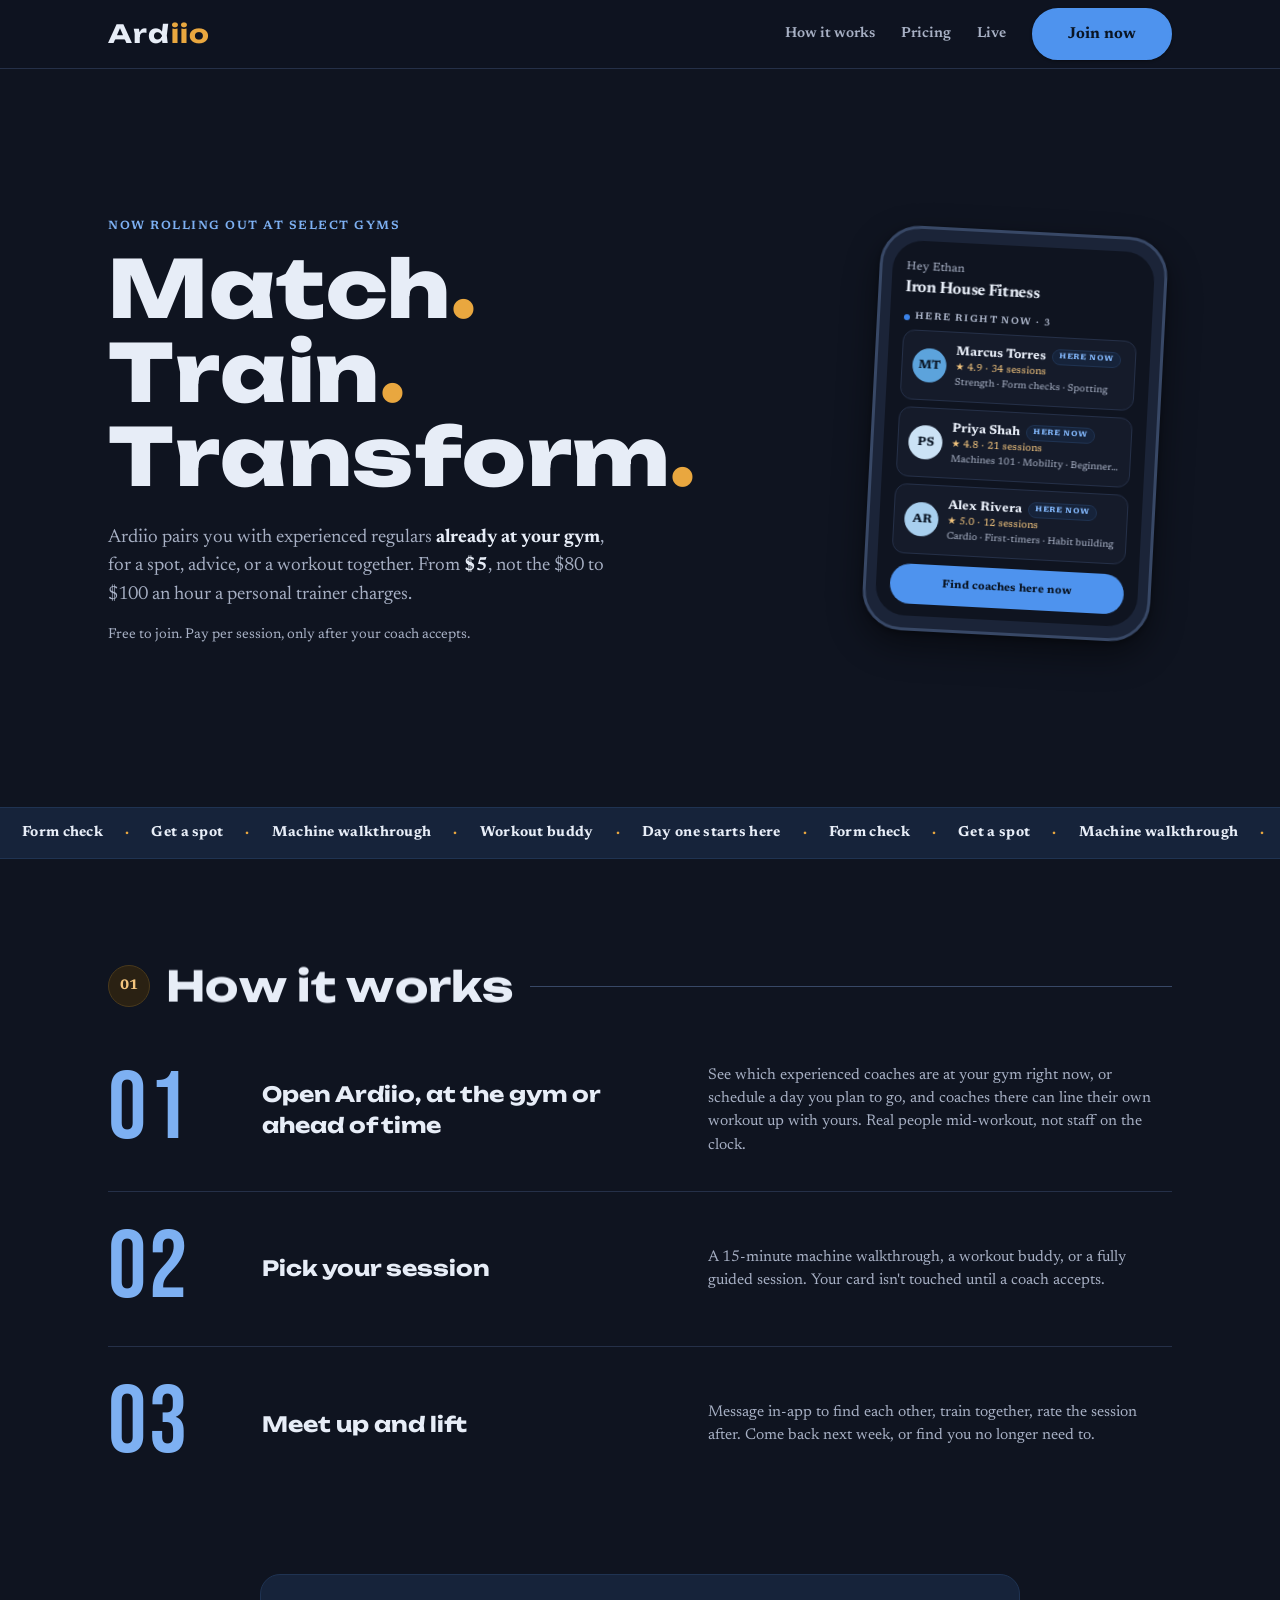
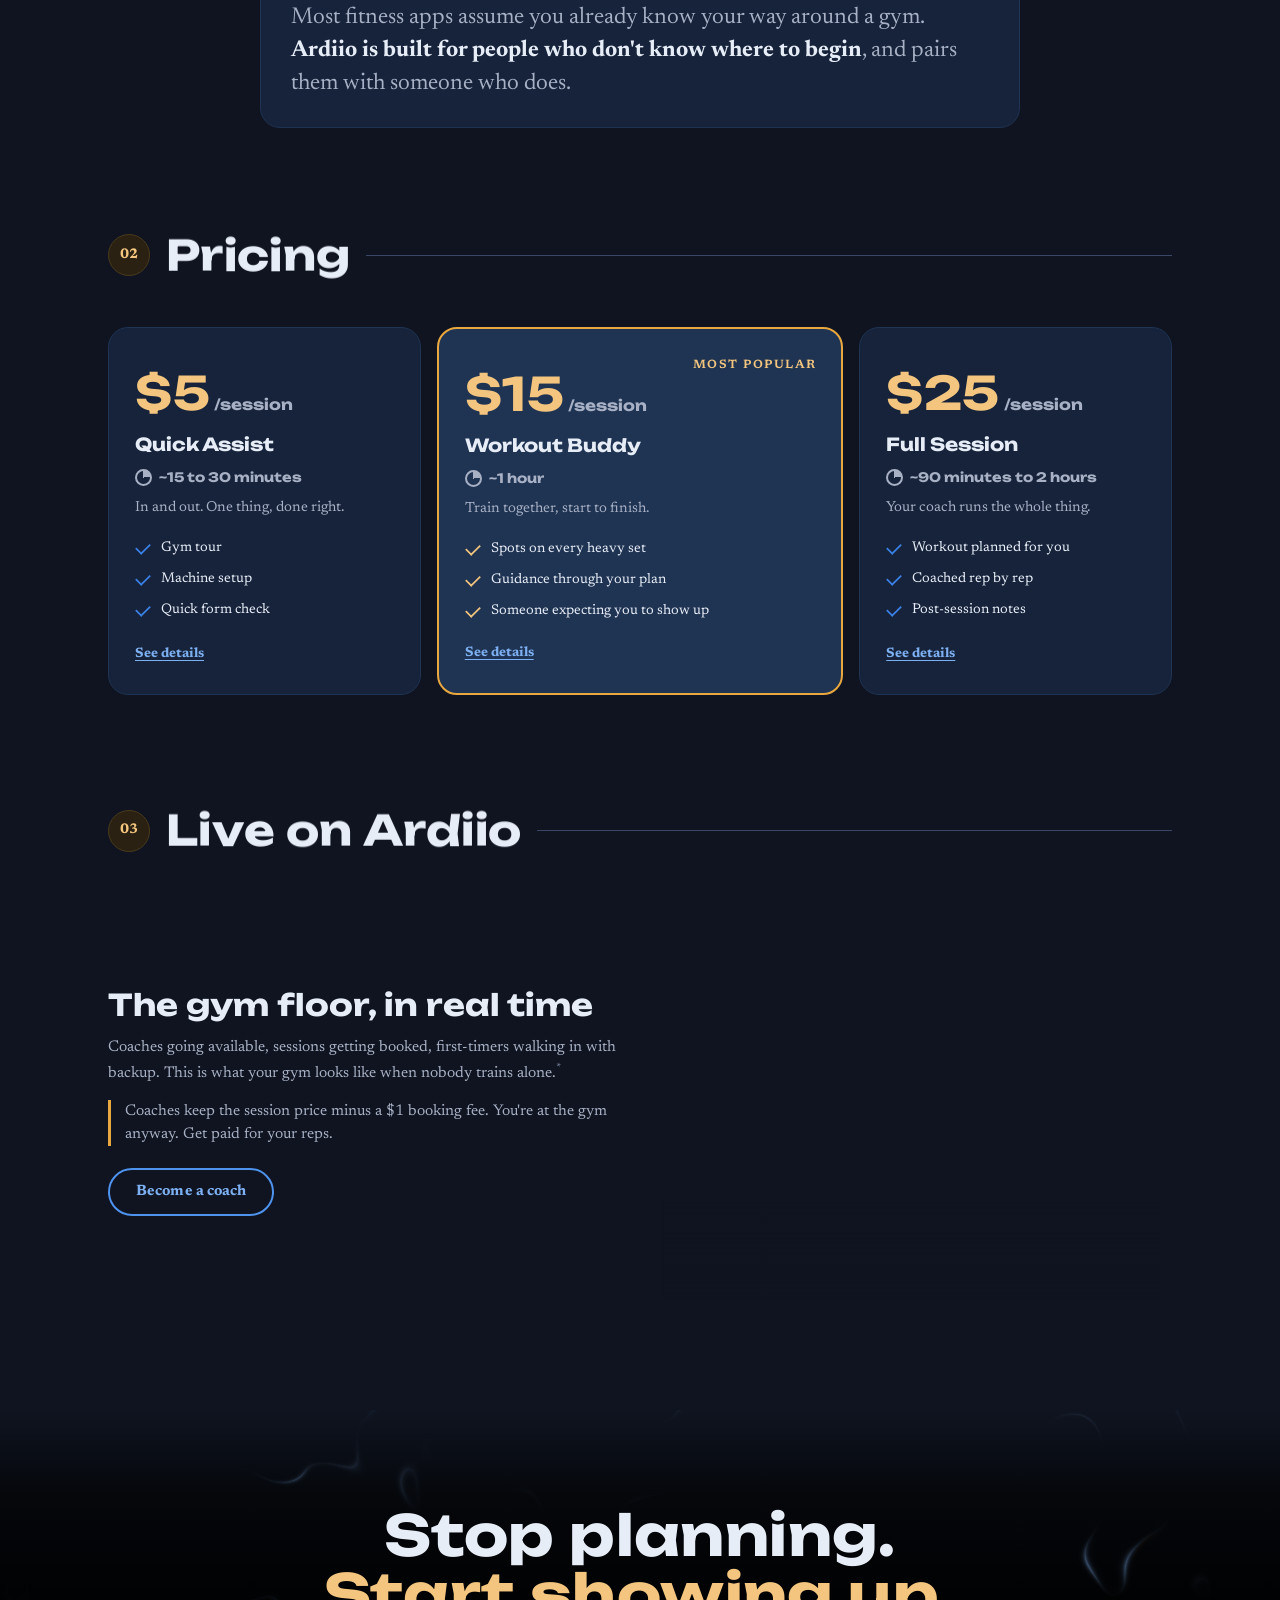
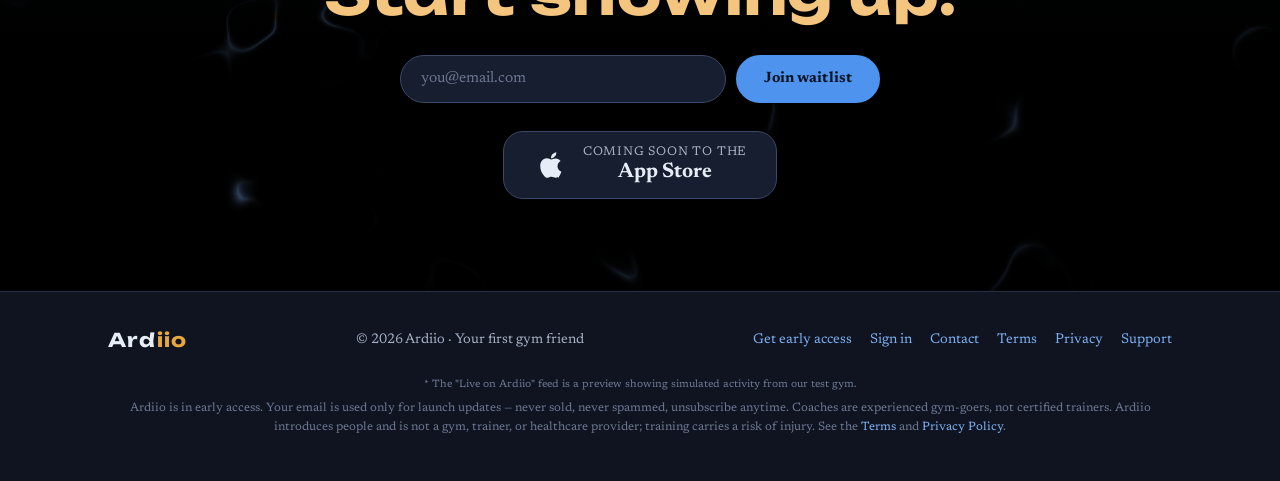
==== commit b8e80194: "Deploy: phone shifted right, fluid extended left, consent gate and static legal pages" ====
--- a/index.html
+++ b/index.html
@@ -48,8 +48,8 @@
         .boot-db, .boot-shadow, .boot-word { animation: none; }
       }
     </style>
-    <script type="module" crossorigin src="/assets/index-CRibV13n.js"></script>
-    <link rel="stylesheet" crossorigin href="/assets/index-DvbT2TJp.css">
+    <script type="module" crossorigin src="/assets/index-BpTnXLU_.js"></script>
+    <link rel="stylesheet" crossorigin href="/assets/index-CwvEYc3z.css">
   </head>
   <body>
     <div id="root"><div id="boot">
--- a/assets/index-CwvEYc3z.css
+++ b/assets/index-CwvEYc3z.css
@@ -0,0 +1 @@
+@import "https://fonts.googleapis.com/css2?family=Bebas+Neue&family=Newsreader:opsz,wght@6..72,400..700&family=Unbounded:wght@400..800&display=swap";:root{--font-display:"Unbounded", "Trebuchet MS", sans-serif;--font-body:"Newsreader", Georgia, serif;--font-numeral:"Bebas Neue", Impact, sans-serif;--eyebrow-size:12px;--eyebrow-track:1.5px;--eyebrow-gap:14px;--bg:#0f1420;--bg-tint:#151b2a;--card:#171e2f;--ink:#e7edf7;--dim:#a7b0c4;--faint:#6c7690;--border:#253048;--border2:#384866;--blue-100:#16233a;--blue-200:#1f3352;--blue-300:#4e93ee;--blue-500:#3b82e8;--blue-700:#7db0f2;--accent-ink:#0a1524;--amber:#e9a73f;--amber-soft:#f3c57e;--amber-wash:#2a2113;--amber-line:#4a3a1c;--nav-bg:#0f1420e0;--phone-bg:#1b2438;--cta-glow:#4e93ee33;--shimmer:#ffffff14;--shadow-soft:0 2px 6px #00000059, 0 14px 34px #00000073;--shadow-tiny:0 1px 3px #0006}*{box-sizing:border-box;margin:0;padding:0}button,input,select,textarea{font-family:inherit}html{scroll-behavior:smooth;-webkit-text-size-adjust:100%}::selection{background:var(--blue-300);color:var(--accent-ink)}body{background:var(--bg);color:var(--ink);font-family:var(--font-body);font-size:16px;line-height:1.5;transition:background .25s,color .25s;overflow-x:hidden}.wrap{max-width:1120px;margin:0 auto;padding:0 28px}a:focus-visible,button:focus-visible,input:focus-visible{outline:2px solid var(--blue-700);outline-offset:3px}nav{z-index:50;background:var(--nav-bg);-webkit-backdrop-filter:blur(12px);backdrop-filter:blur(12px);border-bottom:1px solid var(--border);position:sticky;top:0}.navrow{justify-content:space-between;align-items:center;gap:14px;height:68px;display:flex}.logo{font-family:var(--font-display);letter-spacing:1.2px;color:var(--ink);font-size:25px;font-weight:700;text-decoration:none}.logo span{color:var(--amber)}.logo.small{font-size:19px}.navlinks{align-items:center;gap:26px;margin-left:auto;display:flex}.navlinks a.plain{color:var(--dim);padding:10px 0;font-size:14.5px;font-weight:600;text-decoration:none}.navlinks a.plain:hover{color:var(--ink)}.btn{background:var(--blue-300);min-height:48px;color:var(--accent-ink);border:2px solid var(--blue-300);font-family:var(--font-body);letter-spacing:.1px;cursor:pointer;box-shadow:var(--shadow-tiny);border-radius:999px;justify-content:center;align-items:center;gap:8px;padding:0 26px;font-size:15px;font-weight:700;text-decoration:none;transition:transform .18s,background .18s,border-color .18s;display:inline-flex}.btn:hover{background:var(--blue-500);border-color:var(--blue-500);transform:translateY(-1px)}.btn.ghost{color:var(--blue-700);box-shadow:none;background:0 0}.btn.ghost:hover{background:var(--blue-100);color:var(--blue-700)}.btn.navjoin{min-height:52px;padding:0 34px;font-size:16px}.navcta,.navtoggle,.mobilemenu{display:none}.navtoggle{cursor:pointer;width:46px;height:46px;color:var(--ink);background:0 0;border:0;justify-content:center;align-items:center;margin-right:-10px}.navtoggle .bars{width:22px;height:16px;display:block;position:relative}.navtoggle .bars i{background:currentColor;border-radius:2px;width:100%;height:2px;transition:transform .24s,opacity .18s,top .24s;position:absolute;left:0}.navtoggle .bars i:first-child{top:0}.navtoggle .bars i:nth-child(2){top:7px}.navtoggle .bars i:nth-child(3){top:14px}.navtoggle.open .bars i:first-child{top:7px;transform:rotate(45deg)}.navtoggle.open .bars i:nth-child(2){opacity:0}.navtoggle.open .bars i:nth-child(3){top:7px;transform:rotate(-45deg)}.mobilemenu{border-top:1px solid var(--border);background:var(--bg);flex-direction:column;max-height:0;transition:max-height .28s;overflow:hidden}.mobilemenu.open{max-height:260px}.mobilemenu a{min-height:52px;color:var(--ink);font-family:var(--font-body);border-bottom:1px solid var(--border);align-items:center;padding:0 20px;font-size:15px;font-weight:700;text-decoration:none;display:flex}.mobilemenu a:last-child{border-bottom:none}.mobilemenu a:active{background:var(--blue-100)}.hero{grid-template-columns:1.25fr .75fr;align-items:center;gap:24px;padding:84px 0 30px;display:grid;position:relative}.eyebrow,.kicker{color:var(--blue-700);font-family:var(--font-body);font-weight:600;font-size:var(--eyebrow-size);text-transform:uppercase;letter-spacing:var(--eyebrow-track);margin:0 calc(var(--eyebrow-track) * -1) var(--eyebrow-gap) 0;line-height:1;display:block}.hero h1{font-family:var(--font-display);letter-spacing:.5px;color:var(--ink);font-size:clamp(42px,6.2vw,80px);font-weight:700;line-height:1.06}.hero-prox{font-family:var(--font-display)}.gold-stop{color:var(--amber)}.sub{color:var(--dim);max-width:520px;margin-top:26px;font-size:19px}.sub b{color:var(--ink)}.signup{flex-wrap:wrap;gap:10px;max-width:480px;margin-top:30px;display:flex}.signup .field{flex:240px;display:block}.signup input{background:var(--card);border:1.5px solid var(--border2);width:100%;min-height:48px;color:var(--ink);font-family:var(--font-body);box-shadow:var(--shadow-tiny);border-radius:999px;padding:0 20px;font-size:15.5px;transition:border-color .18s}.signup input::placeholder{color:var(--faint)}.signup input:focus{border-color:var(--blue-500);outline:none}.heronote{color:var(--dim);margin-top:16px;font-size:14px}.signup-error{color:var(--amber-soft);flex:1 0 100%;margin-top:2px;font-size:13.5px}.phonewrap{justify-content:center;align-items:center;min-height:560px;padding-left:76px;display:flex;position:relative}.waves-bg{z-index:0;position:absolute;inset:-30px;-webkit-mask-image:radial-gradient(circle,#000 42%,#0000 74%);mask-image:radial-gradient(circle,#000 42%,#0000 74%)}.liquid-bg{z-index:0;pointer-events:none;opacity:.9;-webkit-mask-composite:source-in;position:absolute;inset:-30px calc(-1*max(28px,50vw - 532px)) -30px 0;-webkit-mask-image:linear-gradient(90deg,#0000 0%,#000 36%),linear-gradient(#0000 0%,#000 16% 84%,#0000 100%);mask-image:linear-gradient(90deg,#0000 0%,#000 36%),linear-gradient(#0000 0%,#000 16% 84%,#0000 100%);-webkit-mask-composite:source-in;mask-composite:intersect}.softwaves{position:absolute;inset:0;overflow:hidden}.softwave{width:200%;height:46%;position:absolute;left:0}.sw-0{fill:var(--blue-100);animation:46s linear infinite wavedrift;top:20%}.sw-1{fill:var(--blue-200);animation:30s linear infinite reverse wavedrift;top:37%}.sw-2{fill:var(--blue-300);opacity:.5;animation:60s linear infinite wavedrift;top:54%}@keyframes wavedrift{to{transform:translate(-50%)}}.phone{z-index:1;background:var(--phone-bg);border:3px solid var(--border2);width:288px;box-shadow:var(--shadow-soft);border-radius:40px;padding:12px 10px;transition:transform .4s;position:relative;transform:rotate(3deg)}.phonewrap:hover .phone{transform:rotate(0)}.screen{background:var(--bg);border-radius:30px;padding:18px 14px 12px}.scr-hi{color:var(--dim);font-size:11.5px}.scr-h1{font-family:var(--font-body);letter-spacing:-.3px;margin-bottom:10px;font-size:16.5px;font-weight:700}.scr-label{color:var(--dim);text-transform:uppercase;letter-spacing:1.4px;align-items:center;gap:5px;margin:12px -1.4px 7px 0;font-size:9.5px;font-weight:600;line-height:1;display:flex}.dot{background:var(--blue-500);border-radius:50%;width:6px;height:6px;display:inline-block}.coach{background:var(--bg-tint);border:1px solid var(--border);border-radius:12px;align-items:center;gap:9px;margin-bottom:7px;padding:10px;display:flex}.ava{width:34px;height:34px;font-family:var(--font-body);color:var(--accent-ink);border-radius:50%;flex-shrink:0;justify-content:center;align-items:center;font-size:12px;font-weight:700;display:flex}.coach .info{flex:1;min-width:0}.coach .nm{align-items:center;gap:6px;font-size:12.5px;font-weight:700;display:flex}.badge{background:var(--blue-100);border:1px solid var(--blue-200);color:var(--blue-700);letter-spacing:.6px;border-radius:999px;padding:1px 6px;font-size:7.5px;font-weight:700}.coach .meta{color:var(--amber-soft);font-size:10px}.coach .spec{color:var(--dim);white-space:nowrap;text-overflow:ellipsis;font-size:9.5px;overflow:hidden}.scr-btn{background:var(--blue-300);color:var(--accent-ink);font-family:var(--font-body);text-align:center;border-radius:999px;margin-top:10px;padding:12px;font-size:11px;font-weight:700}.ticker{background:var(--blue-100);border-top:1px solid var(--blue-200);border-bottom:1px solid var(--blue-200);margin-top:64px;overflow:hidden}.ticker .inner{width:max-content;padding:14px 0;animation:32s linear infinite tickerscroll;display:flex}.tickergroup{display:flex}.ticker .tickergroup span{font-family:var(--font-body);letter-spacing:.3px;color:var(--ink);white-space:nowrap;padding:0 22px;font-size:14.5px;font-weight:700}.ticker .tickergroup span.lm{color:var(--amber);padding:0}@keyframes tickerscroll{0%{transform:translate(0)}to{transform:translate(-50%)}}.sechead{align-items:center;gap:16px;padding:96px 0 12px;display:flex}.sechead .no{font-family:var(--font-body);background:var(--amber-wash);width:42px;height:42px;color:var(--amber-soft);border:1px solid var(--amber-line);border-radius:50%;flex-shrink:0;justify-content:center;align-items:center;font-size:14px;font-weight:700;display:inline-flex}.sectitle{font-family:var(--font-display);letter-spacing:.3px;color:var(--ink);margin:0;font-size:clamp(28px,4vw,42px);font-weight:700}.sechead .rule{background:var(--border2);flex:1;align-self:center;height:1px}.steps{flex-direction:column;display:flex}.step{border-bottom:1px solid var(--border);grid-template-columns:130px 1fr 1.1fr;align-items:center;gap:24px;padding:34px 0;display:grid}.step:last-child{border-bottom:none}.step .big{font-family:var(--font-numeral);letter-spacing:3px;color:var(--blue-700);font-size:96px;font-weight:400;line-height:.9}.step h3{font-family:var(--font-display);font-size:21px;font-weight:700}.step p{color:var(--dim);font-size:15.5px}.tiers{grid-template-columns:1fr 1.3fr 1fr;align-items:stretch;gap:16px;padding:28px 0 8px;display:grid}.tier{background:var(--blue-100);border:1px solid var(--blue-200);border-radius:20px;flex-direction:column;padding:30px 26px;transition:transform .18s,box-shadow .18s;display:flex;position:relative}.tier:hover{box-shadow:var(--shadow-soft);transform:translateY(-3px)}.tier.popular{border:2px solid var(--amber);background:var(--blue-200)}.tier .tag{color:var(--amber-soft);font-family:var(--font-body);font-weight:600;font-size:var(--eyebrow-size);text-transform:uppercase;letter-spacing:var(--eyebrow-track);margin-right:calc(var(--eyebrow-track) * -1);line-height:1;position:absolute;top:30px;right:26px}.tier .price{font-family:var(--font-display);letter-spacing:.5px;color:var(--amber-soft);font-size:46px;font-weight:700}.tier .price small{color:var(--dim);letter-spacing:0;font-size:15px;font-weight:700}.tier h3{font-family:var(--font-display);letter-spacing:0;color:var(--ink);margin-top:4px;font-size:18px;font-weight:700}.tier .tierdur{color:var(--dim);font-family:var(--font-display);align-items:center;gap:7px;margin-top:10px;font-size:13px;font-weight:700;display:inline-flex}.tier .tierdur:before{content:"";background:conic-gradient(currentColor 0 90deg, transparent 90deg 360deg);border:2px solid;border-radius:50%;flex-shrink:0;width:13px;height:13px}.tier p{color:var(--dim);margin-top:10px;font-size:14.5px}.tier ul{margin-top:14px;list-style:none}.tier{cursor:pointer}.tier.open{border-color:var(--blue-500);box-shadow:var(--shadow-soft)}.tiermore{color:var(--blue-700);text-underline-offset:3px;margin-top:auto;padding-top:16px;font-size:13.5px;font-weight:700;text-decoration:underline}.tierdetail{background:var(--blue-100);border:1px solid var(--blue-200);border-radius:20px;margin-top:18px;padding:28px 30px;animation:.3s both appfade}.tierdetail h3{font-family:var(--font-display);font-size:20px;font-weight:700}.td-lede{color:var(--dim);max-width:760px;margin-top:10px;font-size:15.5px}.td-list{grid-template-columns:1fr 1fr;gap:4px 24px;margin-top:14px;list-style:none;display:grid}.td-list li{color:var(--ink);padding:5px 0 5px 26px;font-size:14px;position:relative}.td-list li:before{content:"";border-left:2.5px solid var(--blue-500);border-bottom:2.5px solid var(--blue-500);width:14px;height:8px;position:absolute;top:9px;left:0;transform:rotate(-45deg)scale(.85)}.td-note{border-top:1px solid var(--blue-200);color:var(--dim);max-width:760px;margin-top:16px;padding-top:14px;font-size:13.5px}.tier li{color:var(--ink);padding:5px 0 5px 26px;font-size:14px;position:relative}.tier li:before{content:"";border-left:2.5px solid var(--blue-500);border-bottom:2.5px solid var(--blue-500);width:14px;height:8px;position:absolute;top:9px;left:0;transform:rotate(-45deg)scale(.85)}.tier.popular li:before{border-color:var(--amber-soft)}.livegrid{grid-template-columns:1fr 1fr;align-items:center;gap:40px;padding:28px 0 8px;display:grid}.livecopy h3{font-family:var(--font-display);letter-spacing:.2px;font-size:clamp(22px,2.6vw,30px);font-weight:700;line-height:1.14}.livecopy p{color:var(--dim);margin-top:14px;font-size:15.5px}.livecopy-note{border-left:3px solid var(--amber);padding-left:14px}.livecopy .btn{margin-top:22px}.ctaband{background:linear-gradient(180deg, var(--bg) 0%, #05070b 18%, #000 46%);margin-top:100px;padding:96px 0 92px;position:relative}.ctafluid{pointer-events:none;position:absolute;inset:0;overflow:hidden}.ctafluid canvas{pointer-events:auto}@media (hover:none),(pointer:coarse){.ctafluid canvas{pointer-events:none}}.ctacontent{z-index:2;padding-top:0;padding-bottom:0;position:relative}.ctaband h2{font-family:var(--font-display);letter-spacing:.4px;color:var(--ink);font-size:clamp(32px,5vw,56px);font-weight:700;line-height:1.06}.ctaband h2 em{color:var(--amber-soft);font-style:normal}footer{border-top:1px solid var(--border);color:var(--dim);z-index:2;background:var(--bg);padding:30px 0 44px;font-size:14px;position:relative}.footrow{flex-wrap:wrap;justify-content:space-between;align-items:center;gap:16px;display:flex}footer a{color:var(--blue-700);padding:8px 0;text-decoration:none}.diffband{background:var(--blue-100);border:1px solid var(--blue-200);max-width:760px;color:var(--dim);border-radius:20px;margin:72px auto 0;padding:26px 30px;font-size:clamp(18px,2.4vw,23px);line-height:1.45}.diffband em{color:var(--ink);font-style:normal;font-weight:700}.foot-ast{color:var(--faint);font-size:12px}.footnote{color:var(--faint);text-align:center;margin-top:18px;font-size:10.5px;line-height:1.5}.footnote+.finelegal{margin-top:6px}.finelegal{color:var(--faint);text-align:center;margin-top:18px;font-size:12px;line-height:1.6}.storebtns{flex-wrap:wrap;gap:12px;margin-top:20px;display:flex}.ctacontent{text-align:center}.ctaband .signup{justify-content:center;margin-left:auto;margin-right:auto}.ctaband .storebtns{justify-content:center;margin-top:28px}.ctaband .storebtn{border-radius:20px;gap:15px;min-height:68px;padding:12px 30px}.ctaband .storebtn svg{width:34px;height:34px}.ctaband .storebtn small{font-size:12.5px}.ctaband .storebtn b{font-size:21px}.storebtn{background:var(--card);border:1.5px solid var(--border2);min-height:52px;color:var(--ink);box-shadow:var(--shadow-tiny);border-radius:16px;align-items:center;gap:12px;padding:8px 18px;text-decoration:none;transition:border-color .18s,transform .18s;display:inline-flex}.storebtn:hover{border-color:var(--blue-500);transform:translateY(-1px)}.storebtn span{flex-direction:column;line-height:1.2;display:flex}.storebtn small{color:var(--dim);text-transform:uppercase;letter-spacing:.8px;font-size:10.5px}.storebtn b{font-family:var(--font-body);font-size:16px;font-weight:700}.contactpage,.authpage{min-height:60vh;padding-bottom:80px}.backlink{color:var(--dim);padding:18px 0 0;font-size:14px;font-weight:600;text-decoration:none;display:inline-block}.backlink:hover{color:var(--ink)}.contactpage .sechead{padding-top:28px}.contactgrid{grid-template-columns:1.35fr 1fr;align-items:start;gap:24px;margin-top:24px;display:grid}.contactform{background:var(--card);border:1px solid var(--border2);box-shadow:var(--shadow-soft);border-radius:20px;flex-direction:column;gap:16px;min-width:0;padding:28px;display:flex}.contactform select{min-width:0}.contactform label{color:var(--dim);flex-direction:column;gap:7px;font-size:13.5px;font-weight:600;display:flex}.contactform input,.contactform select,.contactform textarea{background:var(--bg-tint);border:1.5px solid var(--border2);color:var(--ink);font-family:var(--font-body);border-radius:12px;min-height:48px;padding:12px 14px;font-size:15.5px;transition:border-color .18s}.contactform textarea{resize:vertical;min-height:130px}.contactform input:focus,.contactform select:focus,.contactform textarea:focus{border-color:var(--blue-500);outline:none}.contactform .btn{align-self:flex-start}.gymnote{color:var(--dim);font-size:12.5px;font-weight:500}.gymswap{min-height:44px;color:var(--blue-700);font-family:var(--font-body);cursor:pointer;background:0 0;border:none;align-self:flex-start;align-items:center;padding:0 2px;font-size:12.5px;font-weight:600;text-decoration:underline;display:inline-flex}.formnote{color:var(--dim);font-size:13px}.consentblock{flex-direction:column;gap:12px;display:flex}.consent{cursor:pointer;flex-direction:row;align-items:flex-start;gap:10px}.consent input[type=checkbox]{width:20px;height:20px;min-height:0;accent-color:var(--blue-500);cursor:pointer;flex:none;margin-top:1px;padding:0}.consent span{color:var(--dim);font-size:13px;font-weight:500;line-height:1.55}.consent a{color:var(--blue-700);text-decoration:underline}.consent .req{color:var(--amber);font-weight:700}.consent .opt{color:var(--dim);opacity:.75}.finelegal a{color:var(--blue-700)}.contactside{flex-direction:column;gap:14px;display:flex}.sidecard{background:var(--blue-100);border:1px solid var(--blue-200);border-radius:20px;padding:22px}.sidecard h3{font-family:var(--font-display);margin-bottom:8px;font-size:16px;font-weight:700}.sidecard p{color:var(--dim);font-size:14px}.sidecard a{color:var(--blue-700);word-break:break-all;text-decoration:none}.perklist{list-style:none}.perklist li{color:var(--dim);padding:5px 0 5px 24px;font-size:14px;position:relative}.perklist li:before{content:"";border-left:2.5px solid var(--blue-500);border-bottom:2.5px solid var(--blue-500);width:12px;height:7px;position:absolute;top:10px;left:0;transform:rotate(-45deg)scale(.85)}.rolepick{grid-template-columns:1fr 1fr;gap:10px;display:grid}.rolebtn{background:var(--bg-tint);border:1.5px solid var(--border2);text-align:left;cursor:pointer;color:var(--ink);min-height:48px;font-family:var(--font-body);border-radius:14px;flex-direction:column;gap:3px;padding:14px;transition:border-color .15s,background .15s;display:flex}.rolebtn b{font-family:var(--font-body);font-size:15px;font-weight:700}.rolebtn small{color:var(--dim);font-size:12.5px}.rolebtn.active{border-color:var(--blue-500);background:var(--blue-100)}.signincard{background:var(--card);border:1px solid var(--border2);max-width:460px;box-shadow:var(--shadow-soft);text-align:center;border-radius:24px;flex-direction:column;align-items:center;gap:16px;margin:60px auto 0;padding:40px 34px;display:flex}.signincard h2{font-family:var(--font-display);letter-spacing:.2px;font-size:26px;font-weight:700}.signincard p{color:var(--dim);font-size:15px}.donecheck{background:var(--blue-300);border-radius:50%;justify-content:center;align-items:center;width:56px;height:56px;display:flex}.footlinks{gap:18px;display:flex}.app-in{animation:.45s both appfade;overflow-x:clip}@keyframes appfade{0%{opacity:0;transform:translateY(6px)}to{opacity:1;transform:none}}.skel{background:var(--blue-100);border-radius:12px;position:relative;overflow:hidden}.skel:after{content:"";background:linear-gradient(90deg, transparent, var(--shimmer) 50%, transparent);animation:1.4s ease-in-out infinite shimmer;position:absolute;inset:0;transform:translate(-100%)}@keyframes shimmer{to{transform:translate(100%)}}.skel-page{background:var(--bg);min-height:100vh}.skel-nav{border-bottom:1px solid var(--border);justify-content:space-between;align-items:center;max-width:1120px;height:68px;margin:0 auto;padding:0 28px;display:flex}.s-logo{width:96px;height:26px}.skel-navright{align-items:center;gap:26px;display:flex}.s-navlink{width:72px;height:13px}.s-navtoggle{width:44px;height:44px;display:none}.s-btn{border-radius:999px;width:150px;height:52px}.skel-hero{grid-template-columns:1.25fr .75fr;align-items:center;gap:24px;padding-top:84px;display:grid}.skel-col{flex-direction:column;gap:16px;display:flex}.s-kicker{width:172px;height:var(--eyebrow-size);border-radius:2px}.s-title{width:92%;height:62px}.s-title.short{width:48%}.s-line{width:85%;max-width:520px;height:16px;margin-top:8px}.s-line.short{width:55%}.s-note{width:46%;height:13px;margin-top:6px}.skel-row{gap:10px;margin-top:14px;display:flex}.skel-phonecol{justify-content:center;align-items:center;min-height:560px;display:flex}.s-phone{border-radius:40px;width:288px;height:520px;transform:rotate(3deg)}.s-ticker{border-top:1px solid var(--blue-200);border-bottom:1px solid var(--blue-200);background:var(--blue-100);border-radius:0;height:49px;margin-top:64px}.s-ticker:after{animation:none}.skel-row.cards{margin-top:72px;padding-bottom:60px}.s-card{border-radius:20px;flex:1;height:150px}@media (prefers-reduced-motion:reduce){html{scroll-behavior:auto}.ticker .inner,.softwave{animation:none}.btn,.tier,.phone{transition:none}.skel:after,.app-in{animation:none}}@media (width<=880px){.wrap{padding:0 20px}.navrow{gap:8px;height:60px}.logo{align-items:center;min-height:44px;margin-right:auto;font-size:22px;display:inline-flex}.navlinks{display:none}.navcta{min-height:44px;padding:0 18px;font-size:13px;display:inline-flex}.navtoggle,.mobilemenu{display:flex}.hero{grid-template-columns:1fr;gap:8px;padding:36px 0 8px}.hero h1{letter-spacing:-1.4px;font-size:clamp(38px,11.8vw,54px);line-height:1.02}.kicker{margin-bottom:16px;font-size:12.5px}.sub{margin-top:18px;font-size:17px}.signup{margin-top:22px}.signup .btn{width:100%}.signup .field{flex:100%}.signup input{font-size:16px}.heronote{margin-top:12px}.phonewrap{min-height:0;margin-top:4px;padding:18px 0 6px}.waves-bg{inset:-4px}.liquid-bg{-webkit-mask-composite:source-over;inset:-6px -10px -6px 0;-webkit-mask-image:radial-gradient(circle,#000 40%,#0000 78%);mask-image:radial-gradient(circle,#000 40%,#0000 78%);-webkit-mask-composite:source-over;mask-composite:add}.phone{border-radius:34px;width:236px;padding:10px 8px;transform:rotate(2deg)}.screen{border-radius:26px;padding:14px 11px 10px}.coach{margin-bottom:6px;padding:9px}.ava{width:30px;height:30px;font-size:11px}.ticker{margin-top:40px}.ticker .tickergroup span{padding:0 14px;font-size:12.5px}.sechead{gap:12px;padding:60px 0 8px}.sechead .no{width:36px;height:36px;font-size:12.5px}.sectitle{font-size:clamp(24px,7.5vw,32px)}.step{grid-template-columns:56px 1fr;gap:14px;padding:26px 0}.step .big{align-self:start;font-size:52px}.step h3{font-size:18px}.step p{grid-column:2;font-size:14.5px}.tiers{grid-template-columns:1fr;row-gap:26px}.tier{padding:26px 22px}.tier .price{font-size:38px}.tier:hover{box-shadow:none;transform:none}.tierdetail{padding:22px 18px}.td-list{grid-template-columns:1fr}.livegrid{grid-template-columns:1fr;gap:24px}.scroll-list-container{max-width:100%}.livegrid .scroll-list{max-height:none;padding:0;overflow-y:visible}.livegrid .item{margin-bottom:10px}.livecopy .btn{width:100%}.ctaband{margin-top:64px;padding:54px 0 62px}.ctaband h2{font-size:clamp(30px,9vw,44px)}footer{padding:24px 0 36px}.footrow{text-align:center;flex-direction:column;gap:8px}footer a{align-items:center;min-height:44px;display:inline-flex}.contactgrid{grid-template-columns:1fr}.contactform{padding:22px 18px}.contactform .btn{align-self:stretch}.contactform input,.contactform select,.contactform textarea{font-size:16px}.rolepick{grid-template-columns:1fr}.storebtns{justify-content:center}.storebtn{flex:220px;justify-content:center}.signincard{margin-top:32px;padding:30px 22px}.footlinks{justify-content:center}.skel-nav{height:60px;padding:0 20px}.s-logo{width:84px;height:24px}.skel-navright{gap:10px}.s-navlink{display:none}.s-btn{width:104px;height:44px}.s-navtoggle{display:block}.skel-hero{grid-template-columns:1fr;gap:8px;padding-top:36px}.skel-col{gap:12px}.s-kicker{width:140px;height:var(--eyebrow-size)}.s-title{width:96%;height:44px}.s-title.short{width:52%}.s-line{height:14px}.skel-phonecol{min-height:0;padding:18px 0 6px}.s-phone{border-radius:34px;width:236px;height:420px;transform:rotate(2deg)}.s-ticker{height:46px;margin-top:40px}.skel-row.cards{flex-direction:column;margin-top:56px}.s-card{flex:none;height:120px}}.variable-proximity{font-family:inherit}.sr-only{clip:rect(0, 0, 0, 0);white-space:nowrap;border:0;width:1px;height:1px;margin:-1px;padding:0;position:absolute;overflow:hidden}.scroll-list-container{width:100%;max-width:500px;position:relative}.scroll-list{max-height:400px;padding:16px;overflow-y:auto}.scroll-list::-webkit-scrollbar{width:8px}.scroll-list::-webkit-scrollbar-track{background:var(--bg)}.scroll-list::-webkit-scrollbar-thumb{background:var(--border2);border-radius:4px}.no-scrollbar::-webkit-scrollbar{display:none}.no-scrollbar{-ms-overflow-style:none;scrollbar-width:none}.item{background-color:var(--card);border:1px solid var(--border);border-left:4px solid var(--blue-300);box-shadow:var(--shadow-tiny);border-radius:14px;margin-bottom:1rem;padding:16px;transition:border-color .15s}.scroll-list>div:nth-child(3n+2) .item{border-left-color:var(--blue-500)}.scroll-list>div:nth-child(3n+3) .item{border-left-color:var(--blue-200)}.item.selected{border-color:var(--blue-500);border-left-width:4px}.item-text{color:var(--ink);margin:0;font-size:14.5px}.top-gradient{background:linear-gradient(to bottom, var(--bg), transparent);pointer-events:none;height:50px;transition:opacity .3s;position:absolute;top:0;left:0;right:0}.bottom-gradient{background:linear-gradient(to top, var(--bg), transparent);pointer-events:none;height:100px;transition:opacity .3s;position:absolute;bottom:0;left:0;right:0}
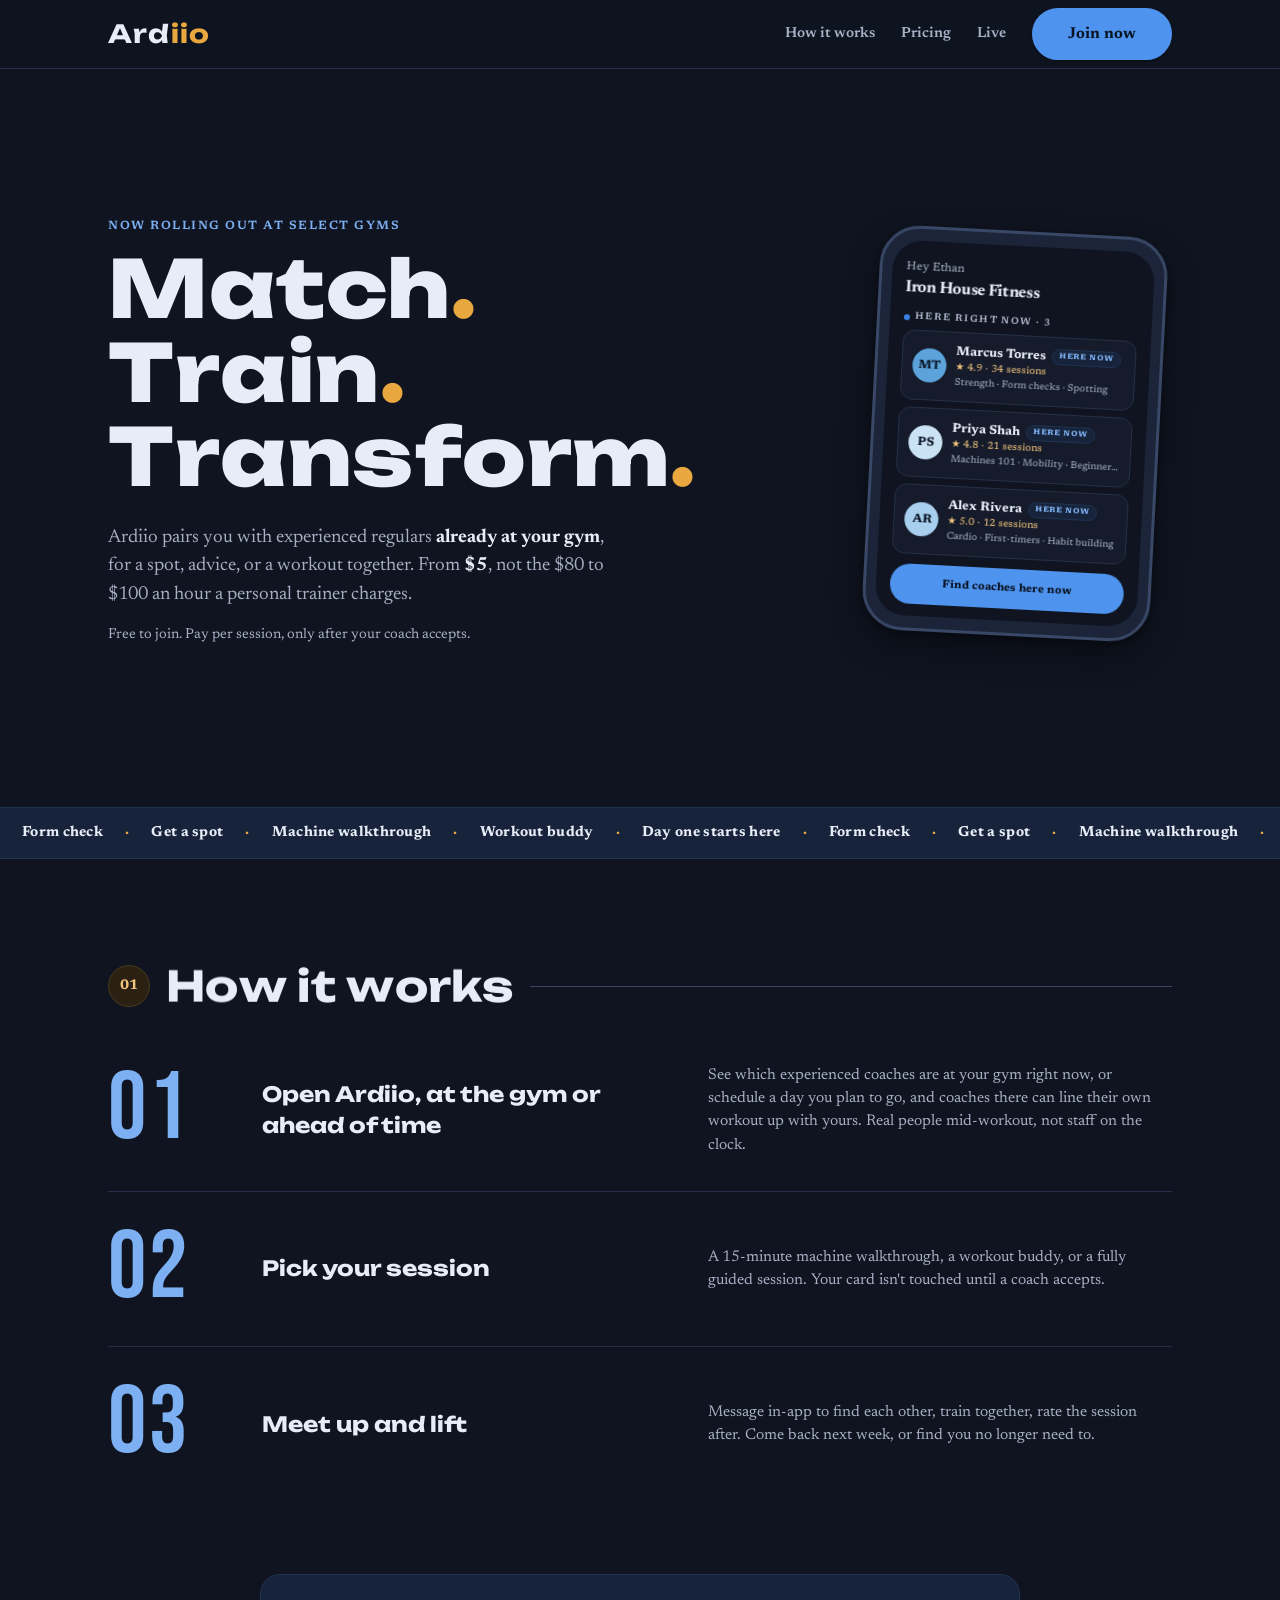
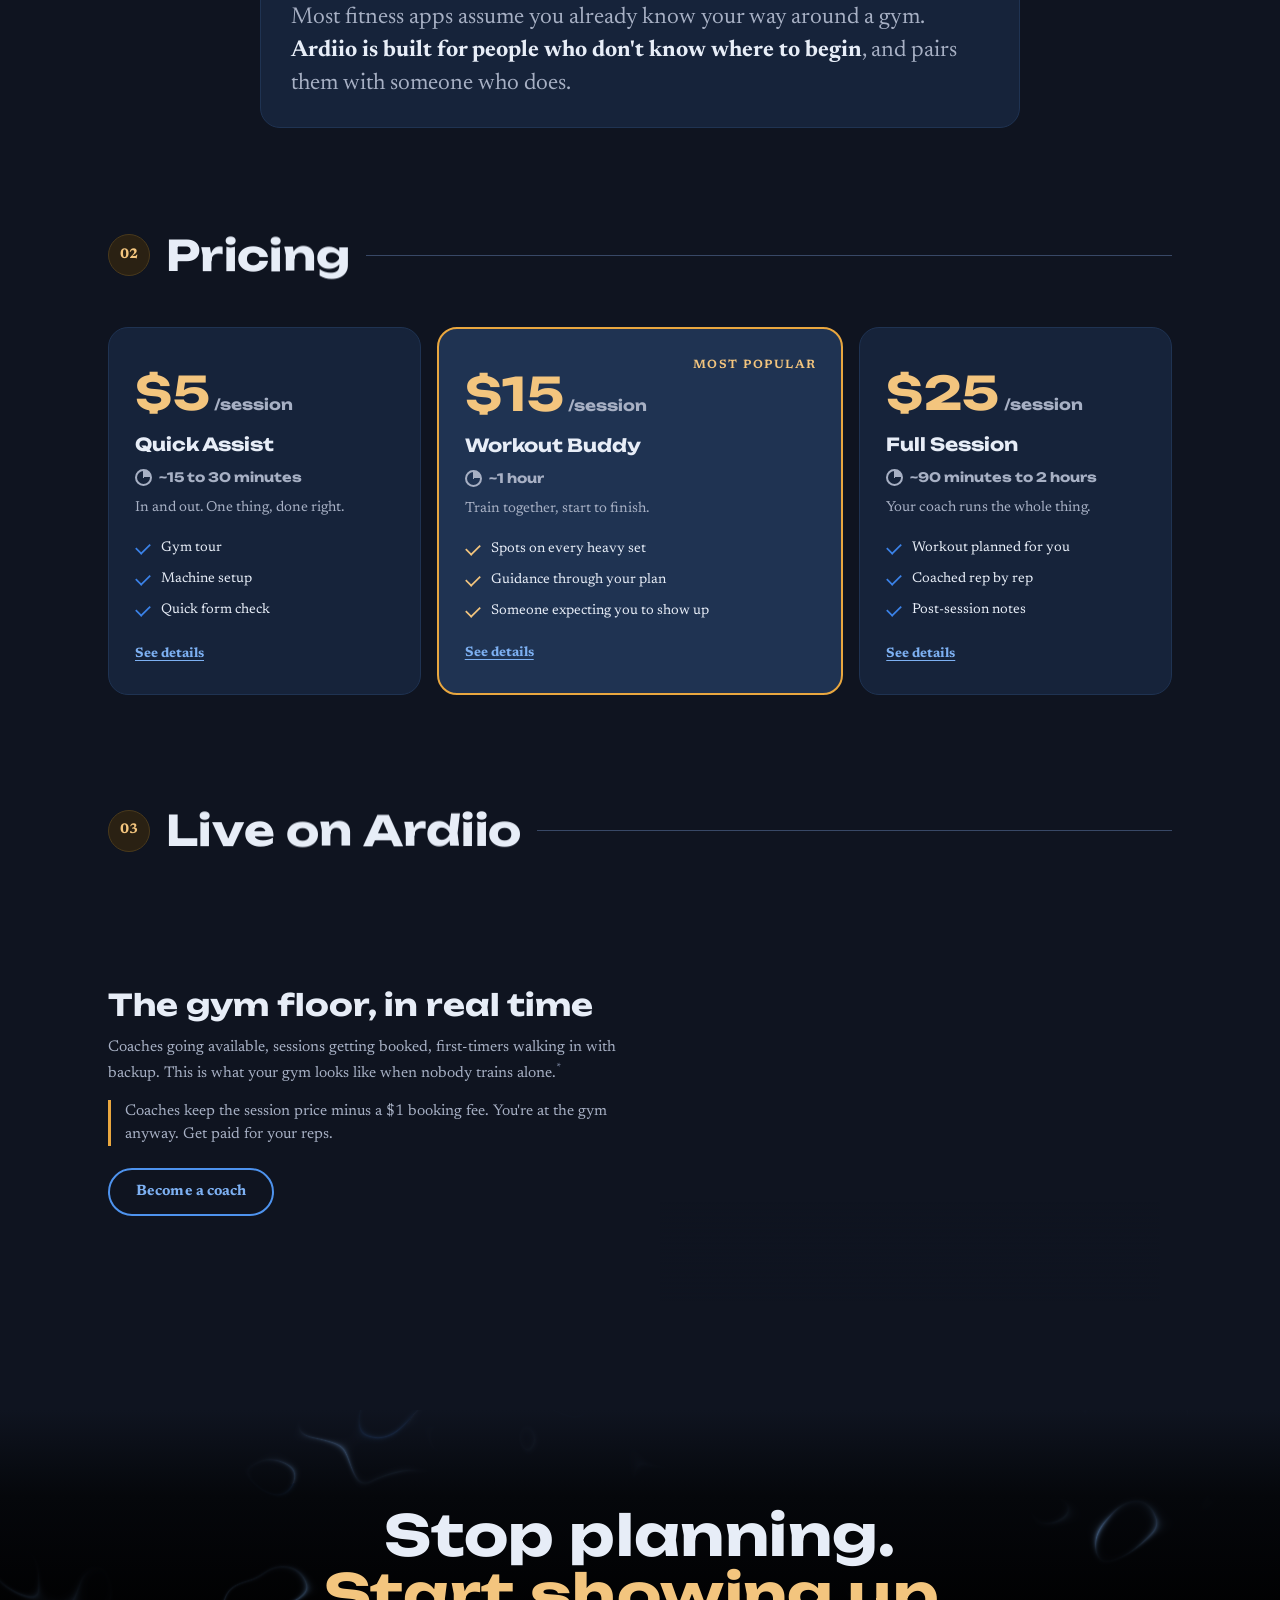
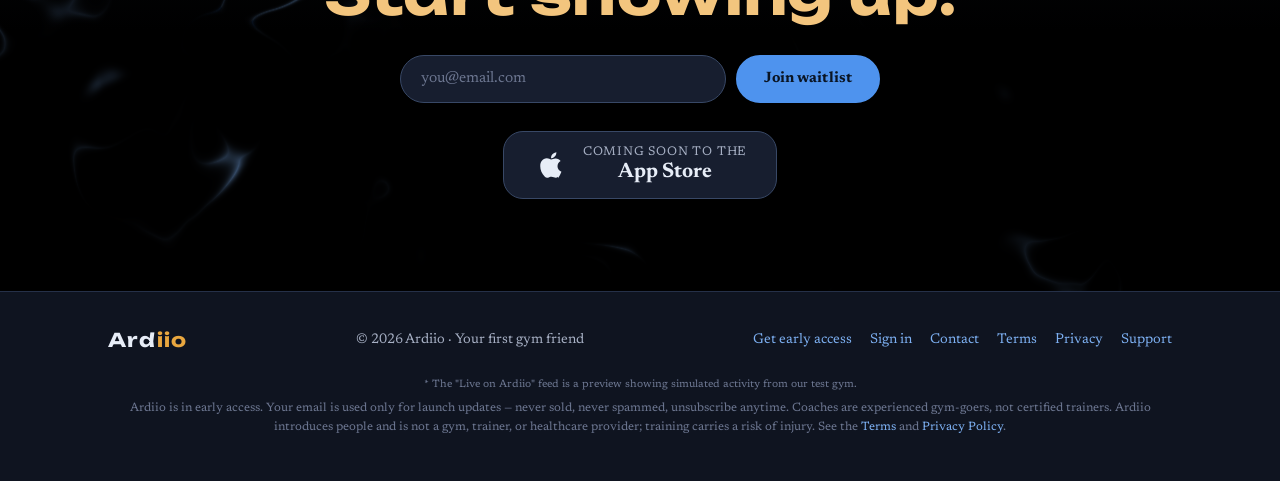
==== commit 9f6076b6: "Deploy: self-hosted webfonts, no third-party requests" ====
--- a/index.html
+++ b/index.html
@@ -48,8 +48,8 @@
         .boot-db, .boot-shadow, .boot-word { animation: none; }
       }
     </style>
-    <script type="module" crossorigin src="/assets/index-BpTnXLU_.js"></script>
-    <link rel="stylesheet" crossorigin href="/assets/index-CwvEYc3z.css">
+    <script type="module" crossorigin src="/assets/index-D2g8hcy2.js"></script>
+    <link rel="stylesheet" crossorigin href="/assets/index-CAlNO-8D.css">
   </head>
   <body>
     <div id="root"><div id="boot">
--- a/assets/index-CAlNO-8D.css
+++ b/assets/index-CAlNO-8D.css
@@ -0,0 +1 @@
+@font-face{font-family:Bebas Neue;font-style:normal;font-weight:400;font-display:swap;src:url(/fonts/bebas-neue-latin-ext.woff2)format("woff2");unicode-range:U+100-2BA,U+2BD-2C5,U+2C7-2CC,U+2CE-2D7,U+2DD-2FF,U+304,U+308,U+329,U+1D00-1DBF,U+1E00-1E9F,U+1EF2-1EFF,U+2020,U+20A0-20AB,U+20AD-20C0,U+2113,U+2C60-2C7F,U+A720-A7FF}@font-face{font-family:Bebas Neue;font-style:normal;font-weight:400;font-display:swap;src:url(/fonts/bebas-neue-latin.woff2)format("woff2");unicode-range:U+??,U+131,U+152-153,U+2BB-2BC,U+2C6,U+2DA,U+2DC,U+304,U+308,U+329,U+2000-206F,U+20AC,U+2122,U+2191,U+2193,U+2212,U+2215,U+FEFF,U+FFFD}@font-face{font-family:Newsreader;font-style:normal;font-weight:400 700;font-display:swap;src:url(/fonts/newsreader-latin-ext.woff2)format("woff2");unicode-range:U+100-2BA,U+2BD-2C5,U+2C7-2CC,U+2CE-2D7,U+2DD-2FF,U+304,U+308,U+329,U+1D00-1DBF,U+1E00-1E9F,U+1EF2-1EFF,U+2020,U+20A0-20AB,U+20AD-20C0,U+2113,U+2C60-2C7F,U+A720-A7FF}@font-face{font-family:Newsreader;font-style:normal;font-weight:400 700;font-display:swap;src:url(/fonts/newsreader-latin.woff2)format("woff2");unicode-range:U+??,U+131,U+152-153,U+2BB-2BC,U+2C6,U+2DA,U+2DC,U+304,U+308,U+329,U+2000-206F,U+20AC,U+2122,U+2191,U+2193,U+2212,U+2215,U+FEFF,U+FFFD}@font-face{font-family:Unbounded;font-style:normal;font-weight:400 800;font-display:swap;src:url(/fonts/unbounded-latin-ext.woff2)format("woff2");unicode-range:U+100-2BA,U+2BD-2C5,U+2C7-2CC,U+2CE-2D7,U+2DD-2FF,U+304,U+308,U+329,U+1D00-1DBF,U+1E00-1E9F,U+1EF2-1EFF,U+2020,U+20A0-20AB,U+20AD-20C0,U+2113,U+2C60-2C7F,U+A720-A7FF}@font-face{font-family:Unbounded;font-style:normal;font-weight:400 800;font-display:swap;src:url(/fonts/unbounded-latin.woff2)format("woff2");unicode-range:U+??,U+131,U+152-153,U+2BB-2BC,U+2C6,U+2DA,U+2DC,U+304,U+308,U+329,U+2000-206F,U+20AC,U+2122,U+2191,U+2193,U+2212,U+2215,U+FEFF,U+FFFD}:root{--font-display:"Unbounded", "Trebuchet MS", sans-serif;--font-body:"Newsreader", Georgia, serif;--font-numeral:"Bebas Neue", Impact, sans-serif;--eyebrow-size:12px;--eyebrow-track:1.5px;--eyebrow-gap:14px;--bg:#0f1420;--bg-tint:#151b2a;--card:#171e2f;--ink:#e7edf7;--dim:#a7b0c4;--faint:#6c7690;--border:#253048;--border2:#384866;--blue-100:#16233a;--blue-200:#1f3352;--blue-300:#4e93ee;--blue-500:#3b82e8;--blue-700:#7db0f2;--accent-ink:#0a1524;--amber:#e9a73f;--amber-soft:#f3c57e;--amber-wash:#2a2113;--amber-line:#4a3a1c;--nav-bg:#0f1420e0;--phone-bg:#1b2438;--cta-glow:#4e93ee33;--shimmer:#ffffff14;--shadow-soft:0 2px 6px #00000059, 0 14px 34px #00000073;--shadow-tiny:0 1px 3px #0006}*{box-sizing:border-box;margin:0;padding:0}button,input,select,textarea{font-family:inherit}html{scroll-behavior:smooth;-webkit-text-size-adjust:100%}::selection{background:var(--blue-300);color:var(--accent-ink)}body{background:var(--bg);color:var(--ink);font-family:var(--font-body);font-size:16px;line-height:1.5;transition:background .25s,color .25s;overflow-x:hidden}.wrap{max-width:1120px;margin:0 auto;padding:0 28px}a:focus-visible,button:focus-visible,input:focus-visible{outline:2px solid var(--blue-700);outline-offset:3px}nav{z-index:50;background:var(--nav-bg);-webkit-backdrop-filter:blur(12px);backdrop-filter:blur(12px);border-bottom:1px solid var(--border);position:sticky;top:0}.navrow{justify-content:space-between;align-items:center;gap:14px;height:68px;display:flex}.logo{font-family:var(--font-display);letter-spacing:1.2px;color:var(--ink);font-size:25px;font-weight:700;text-decoration:none}.logo span{color:var(--amber)}.logo.small{font-size:19px}.navlinks{align-items:center;gap:26px;margin-left:auto;display:flex}.navlinks a.plain{color:var(--dim);padding:10px 0;font-size:14.5px;font-weight:600;text-decoration:none}.navlinks a.plain:hover{color:var(--ink)}.btn{background:var(--blue-300);min-height:48px;color:var(--accent-ink);border:2px solid var(--blue-300);font-family:var(--font-body);letter-spacing:.1px;cursor:pointer;box-shadow:var(--shadow-tiny);border-radius:999px;justify-content:center;align-items:center;gap:8px;padding:0 26px;font-size:15px;font-weight:700;text-decoration:none;transition:transform .18s,background .18s,border-color .18s;display:inline-flex}.btn:hover{background:var(--blue-500);border-color:var(--blue-500);transform:translateY(-1px)}.btn.ghost{color:var(--blue-700);box-shadow:none;background:0 0}.btn.ghost:hover{background:var(--blue-100);color:var(--blue-700)}.btn.navjoin{min-height:52px;padding:0 34px;font-size:16px}.navcta,.navtoggle,.mobilemenu{display:none}.navtoggle{cursor:pointer;width:46px;height:46px;color:var(--ink);background:0 0;border:0;justify-content:center;align-items:center;margin-right:-10px}.navtoggle .bars{width:22px;height:16px;display:block;position:relative}.navtoggle .bars i{background:currentColor;border-radius:2px;width:100%;height:2px;transition:transform .24s,opacity .18s,top .24s;position:absolute;left:0}.navtoggle .bars i:first-child{top:0}.navtoggle .bars i:nth-child(2){top:7px}.navtoggle .bars i:nth-child(3){top:14px}.navtoggle.open .bars i:first-child{top:7px;transform:rotate(45deg)}.navtoggle.open .bars i:nth-child(2){opacity:0}.navtoggle.open .bars i:nth-child(3){top:7px;transform:rotate(-45deg)}.mobilemenu{border-top:1px solid var(--border);background:var(--bg);flex-direction:column;max-height:0;transition:max-height .28s;overflow:hidden}.mobilemenu.open{max-height:260px}.mobilemenu a{min-height:52px;color:var(--ink);font-family:var(--font-body);border-bottom:1px solid var(--border);align-items:center;padding:0 20px;font-size:15px;font-weight:700;text-decoration:none;display:flex}.mobilemenu a:last-child{border-bottom:none}.mobilemenu a:active{background:var(--blue-100)}.hero{grid-template-columns:1.25fr .75fr;align-items:center;gap:24px;padding:84px 0 30px;display:grid;position:relative}.eyebrow,.kicker{color:var(--blue-700);font-family:var(--font-body);font-weight:600;font-size:var(--eyebrow-size);text-transform:uppercase;letter-spacing:var(--eyebrow-track);margin:0 calc(var(--eyebrow-track) * -1) var(--eyebrow-gap) 0;line-height:1;display:block}.hero h1{font-family:var(--font-display);letter-spacing:.5px;color:var(--ink);font-size:clamp(42px,6.2vw,80px);font-weight:700;line-height:1.06}.hero-prox{font-family:var(--font-display)}.gold-stop{color:var(--amber)}.sub{color:var(--dim);max-width:520px;margin-top:26px;font-size:19px}.sub b{color:var(--ink)}.signup{flex-wrap:wrap;gap:10px;max-width:480px;margin-top:30px;display:flex}.signup .field{flex:240px;display:block}.signup input{background:var(--card);border:1.5px solid var(--border2);width:100%;min-height:48px;color:var(--ink);font-family:var(--font-body);box-shadow:var(--shadow-tiny);border-radius:999px;padding:0 20px;font-size:15.5px;transition:border-color .18s}.signup input::placeholder{color:var(--faint)}.signup input:focus{border-color:var(--blue-500);outline:none}.heronote{color:var(--dim);margin-top:16px;font-size:14px}.signup-error{color:var(--amber-soft);flex:1 0 100%;margin-top:2px;font-size:13.5px}.phonewrap{justify-content:center;align-items:center;min-height:560px;padding-left:76px;display:flex;position:relative}.waves-bg{z-index:0;position:absolute;inset:-30px;-webkit-mask-image:radial-gradient(circle,#000 42%,#0000 74%);mask-image:radial-gradient(circle,#000 42%,#0000 74%)}.liquid-bg{z-index:0;pointer-events:none;opacity:.9;-webkit-mask-composite:source-in;position:absolute;inset:-30px calc(-1*max(28px,50vw - 532px)) -30px 0;-webkit-mask-image:linear-gradient(90deg,#0000 0%,#000 36%),linear-gradient(#0000 0%,#000 16% 84%,#0000 100%);mask-image:linear-gradient(90deg,#0000 0%,#000 36%),linear-gradient(#0000 0%,#000 16% 84%,#0000 100%);-webkit-mask-composite:source-in;mask-composite:intersect}.softwaves{position:absolute;inset:0;overflow:hidden}.softwave{width:200%;height:46%;position:absolute;left:0}.sw-0{fill:var(--blue-100);animation:46s linear infinite wavedrift;top:20%}.sw-1{fill:var(--blue-200);animation:30s linear infinite reverse wavedrift;top:37%}.sw-2{fill:var(--blue-300);opacity:.5;animation:60s linear infinite wavedrift;top:54%}@keyframes wavedrift{to{transform:translate(-50%)}}.phone{z-index:1;background:var(--phone-bg);border:3px solid var(--border2);width:288px;box-shadow:var(--shadow-soft);border-radius:40px;padding:12px 10px;transition:transform .4s;position:relative;transform:rotate(3deg)}.phonewrap:hover .phone{transform:rotate(0)}.screen{background:var(--bg);border-radius:30px;padding:18px 14px 12px}.scr-hi{color:var(--dim);font-size:11.5px}.scr-h1{font-family:var(--font-body);letter-spacing:-.3px;margin-bottom:10px;font-size:16.5px;font-weight:700}.scr-label{color:var(--dim);text-transform:uppercase;letter-spacing:1.4px;align-items:center;gap:5px;margin:12px -1.4px 7px 0;font-size:9.5px;font-weight:600;line-height:1;display:flex}.dot{background:var(--blue-500);border-radius:50%;width:6px;height:6px;display:inline-block}.coach{background:var(--bg-tint);border:1px solid var(--border);border-radius:12px;align-items:center;gap:9px;margin-bottom:7px;padding:10px;display:flex}.ava{width:34px;height:34px;font-family:var(--font-body);color:var(--accent-ink);border-radius:50%;flex-shrink:0;justify-content:center;align-items:center;font-size:12px;font-weight:700;display:flex}.coach .info{flex:1;min-width:0}.coach .nm{align-items:center;gap:6px;font-size:12.5px;font-weight:700;display:flex}.badge{background:var(--blue-100);border:1px solid var(--blue-200);color:var(--blue-700);letter-spacing:.6px;border-radius:999px;padding:1px 6px;font-size:7.5px;font-weight:700}.coach .meta{color:var(--amber-soft);font-size:10px}.coach .spec{color:var(--dim);white-space:nowrap;text-overflow:ellipsis;font-size:9.5px;overflow:hidden}.scr-btn{background:var(--blue-300);color:var(--accent-ink);font-family:var(--font-body);text-align:center;border-radius:999px;margin-top:10px;padding:12px;font-size:11px;font-weight:700}.ticker{background:var(--blue-100);border-top:1px solid var(--blue-200);border-bottom:1px solid var(--blue-200);margin-top:64px;overflow:hidden}.ticker .inner{width:max-content;padding:14px 0;animation:32s linear infinite tickerscroll;display:flex}.tickergroup{display:flex}.ticker .tickergroup span{font-family:var(--font-body);letter-spacing:.3px;color:var(--ink);white-space:nowrap;padding:0 22px;font-size:14.5px;font-weight:700}.ticker .tickergroup span.lm{color:var(--amber);padding:0}@keyframes tickerscroll{0%{transform:translate(0)}to{transform:translate(-50%)}}.sechead{align-items:center;gap:16px;padding:96px 0 12px;display:flex}.sechead .no{font-family:var(--font-body);background:var(--amber-wash);width:42px;height:42px;color:var(--amber-soft);border:1px solid var(--amber-line);border-radius:50%;flex-shrink:0;justify-content:center;align-items:center;font-size:14px;font-weight:700;display:inline-flex}.sectitle{font-family:var(--font-display);letter-spacing:.3px;color:var(--ink);margin:0;font-size:clamp(28px,4vw,42px);font-weight:700}.sechead .rule{background:var(--border2);flex:1;align-self:center;height:1px}.steps{flex-direction:column;display:flex}.step{border-bottom:1px solid var(--border);grid-template-columns:130px 1fr 1.1fr;align-items:center;gap:24px;padding:34px 0;display:grid}.step:last-child{border-bottom:none}.step .big{font-family:var(--font-numeral);letter-spacing:3px;color:var(--blue-700);font-size:96px;font-weight:400;line-height:.9}.step h3{font-family:var(--font-display);font-size:21px;font-weight:700}.step p{color:var(--dim);font-size:15.5px}.tiers{grid-template-columns:1fr 1.3fr 1fr;align-items:stretch;gap:16px;padding:28px 0 8px;display:grid}.tier{background:var(--blue-100);border:1px solid var(--blue-200);border-radius:20px;flex-direction:column;padding:30px 26px;transition:transform .18s,box-shadow .18s;display:flex;position:relative}.tier:hover{box-shadow:var(--shadow-soft);transform:translateY(-3px)}.tier.popular{border:2px solid var(--amber);background:var(--blue-200)}.tier .tag{color:var(--amber-soft);font-family:var(--font-body);font-weight:600;font-size:var(--eyebrow-size);text-transform:uppercase;letter-spacing:var(--eyebrow-track);margin-right:calc(var(--eyebrow-track) * -1);line-height:1;position:absolute;top:30px;right:26px}.tier .price{font-family:var(--font-display);letter-spacing:.5px;color:var(--amber-soft);font-size:46px;font-weight:700}.tier .price small{color:var(--dim);letter-spacing:0;font-size:15px;font-weight:700}.tier h3{font-family:var(--font-display);letter-spacing:0;color:var(--ink);margin-top:4px;font-size:18px;font-weight:700}.tier .tierdur{color:var(--dim);font-family:var(--font-display);align-items:center;gap:7px;margin-top:10px;font-size:13px;font-weight:700;display:inline-flex}.tier .tierdur:before{content:"";background:conic-gradient(currentColor 0 90deg, transparent 90deg 360deg);border:2px solid;border-radius:50%;flex-shrink:0;width:13px;height:13px}.tier p{color:var(--dim);margin-top:10px;font-size:14.5px}.tier ul{margin-top:14px;list-style:none}.tier{cursor:pointer}.tier.open{border-color:var(--blue-500);box-shadow:var(--shadow-soft)}.tiermore{color:var(--blue-700);text-underline-offset:3px;margin-top:auto;padding-top:16px;font-size:13.5px;font-weight:700;text-decoration:underline}.tierdetail{background:var(--blue-100);border:1px solid var(--blue-200);border-radius:20px;margin-top:18px;padding:28px 30px;animation:.3s both appfade}.tierdetail h3{font-family:var(--font-display);font-size:20px;font-weight:700}.td-lede{color:var(--dim);max-width:760px;margin-top:10px;font-size:15.5px}.td-list{grid-template-columns:1fr 1fr;gap:4px 24px;margin-top:14px;list-style:none;display:grid}.td-list li{color:var(--ink);padding:5px 0 5px 26px;font-size:14px;position:relative}.td-list li:before{content:"";border-left:2.5px solid var(--blue-500);border-bottom:2.5px solid var(--blue-500);width:14px;height:8px;position:absolute;top:9px;left:0;transform:rotate(-45deg)scale(.85)}.td-note{border-top:1px solid var(--blue-200);color:var(--dim);max-width:760px;margin-top:16px;padding-top:14px;font-size:13.5px}.tier li{color:var(--ink);padding:5px 0 5px 26px;font-size:14px;position:relative}.tier li:before{content:"";border-left:2.5px solid var(--blue-500);border-bottom:2.5px solid var(--blue-500);width:14px;height:8px;position:absolute;top:9px;left:0;transform:rotate(-45deg)scale(.85)}.tier.popular li:before{border-color:var(--amber-soft)}.livegrid{grid-template-columns:1fr 1fr;align-items:center;gap:40px;padding:28px 0 8px;display:grid}.livecopy h3{font-family:var(--font-display);letter-spacing:.2px;font-size:clamp(22px,2.6vw,30px);font-weight:700;line-height:1.14}.livecopy p{color:var(--dim);margin-top:14px;font-size:15.5px}.livecopy-note{border-left:3px solid var(--amber);padding-left:14px}.livecopy .btn{margin-top:22px}.ctaband{background:linear-gradient(180deg, var(--bg) 0%, #05070b 18%, #000 46%);margin-top:100px;padding:96px 0 92px;position:relative}.ctafluid{pointer-events:none;position:absolute;inset:0;overflow:hidden}.ctafluid canvas{pointer-events:auto}@media (hover:none),(pointer:coarse){.ctafluid canvas{pointer-events:none}}.ctacontent{z-index:2;padding-top:0;padding-bottom:0;position:relative}.ctaband h2{font-family:var(--font-display);letter-spacing:.4px;color:var(--ink);font-size:clamp(32px,5vw,56px);font-weight:700;line-height:1.06}.ctaband h2 em{color:var(--amber-soft);font-style:normal}footer{border-top:1px solid var(--border);color:var(--dim);z-index:2;background:var(--bg);padding:30px 0 44px;font-size:14px;position:relative}.footrow{flex-wrap:wrap;justify-content:space-between;align-items:center;gap:16px;display:flex}footer a{color:var(--blue-700);padding:8px 0;text-decoration:none}.diffband{background:var(--blue-100);border:1px solid var(--blue-200);max-width:760px;color:var(--dim);border-radius:20px;margin:72px auto 0;padding:26px 30px;font-size:clamp(18px,2.4vw,23px);line-height:1.45}.diffband em{color:var(--ink);font-style:normal;font-weight:700}.foot-ast{color:var(--faint);font-size:12px}.footnote{color:var(--faint);text-align:center;margin-top:18px;font-size:10.5px;line-height:1.5}.footnote+.finelegal{margin-top:6px}.finelegal{color:var(--faint);text-align:center;margin-top:18px;font-size:12px;line-height:1.6}.storebtns{flex-wrap:wrap;gap:12px;margin-top:20px;display:flex}.ctacontent{text-align:center}.ctaband .signup{justify-content:center;margin-left:auto;margin-right:auto}.ctaband .storebtns{justify-content:center;margin-top:28px}.ctaband .storebtn{border-radius:20px;gap:15px;min-height:68px;padding:12px 30px}.ctaband .storebtn svg{width:34px;height:34px}.ctaband .storebtn small{font-size:12.5px}.ctaband .storebtn b{font-size:21px}.storebtn{background:var(--card);border:1.5px solid var(--border2);min-height:52px;color:var(--ink);box-shadow:var(--shadow-tiny);border-radius:16px;align-items:center;gap:12px;padding:8px 18px;text-decoration:none;transition:border-color .18s,transform .18s;display:inline-flex}.storebtn:hover{border-color:var(--blue-500);transform:translateY(-1px)}.storebtn span{flex-direction:column;line-height:1.2;display:flex}.storebtn small{color:var(--dim);text-transform:uppercase;letter-spacing:.8px;font-size:10.5px}.storebtn b{font-family:var(--font-body);font-size:16px;font-weight:700}.contactpage,.authpage{min-height:60vh;padding-bottom:80px}.backlink{color:var(--dim);padding:18px 0 0;font-size:14px;font-weight:600;text-decoration:none;display:inline-block}.backlink:hover{color:var(--ink)}.contactpage .sechead{padding-top:28px}.contactgrid{grid-template-columns:1.35fr 1fr;align-items:start;gap:24px;margin-top:24px;display:grid}.contactform{background:var(--card);border:1px solid var(--border2);box-shadow:var(--shadow-soft);border-radius:20px;flex-direction:column;gap:16px;min-width:0;padding:28px;display:flex}.contactform select{min-width:0}.contactform label{color:var(--dim);flex-direction:column;gap:7px;font-size:13.5px;font-weight:600;display:flex}.contactform input,.contactform select,.contactform textarea{background:var(--bg-tint);border:1.5px solid var(--border2);color:var(--ink);font-family:var(--font-body);border-radius:12px;min-height:48px;padding:12px 14px;font-size:15.5px;transition:border-color .18s}.contactform textarea{resize:vertical;min-height:130px}.contactform input:focus,.contactform select:focus,.contactform textarea:focus{border-color:var(--blue-500);outline:none}.contactform .btn{align-self:flex-start}.gymnote{color:var(--dim);font-size:12.5px;font-weight:500}.gymswap{min-height:44px;color:var(--blue-700);font-family:var(--font-body);cursor:pointer;background:0 0;border:none;align-self:flex-start;align-items:center;padding:0 2px;font-size:12.5px;font-weight:600;text-decoration:underline;display:inline-flex}.formnote{color:var(--dim);font-size:13px}.consentblock{flex-direction:column;gap:12px;display:flex}.consent{cursor:pointer;flex-direction:row;align-items:flex-start;gap:10px}.consent input[type=checkbox]{width:20px;height:20px;min-height:0;accent-color:var(--blue-500);cursor:pointer;flex:none;margin-top:1px;padding:0}.consent span{color:var(--dim);font-size:13px;font-weight:500;line-height:1.55}.consent a{color:var(--blue-700);text-decoration:underline}.consent .req{color:var(--amber);font-weight:700}.consent .opt{color:var(--dim);opacity:.75}.finelegal a{color:var(--blue-700)}.contactside{flex-direction:column;gap:14px;display:flex}.sidecard{background:var(--blue-100);border:1px solid var(--blue-200);border-radius:20px;padding:22px}.sidecard h3{font-family:var(--font-display);margin-bottom:8px;font-size:16px;font-weight:700}.sidecard p{color:var(--dim);font-size:14px}.sidecard a{color:var(--blue-700);word-break:break-all;text-decoration:none}.perklist{list-style:none}.perklist li{color:var(--dim);padding:5px 0 5px 24px;font-size:14px;position:relative}.perklist li:before{content:"";border-left:2.5px solid var(--blue-500);border-bottom:2.5px solid var(--blue-500);width:12px;height:7px;position:absolute;top:10px;left:0;transform:rotate(-45deg)scale(.85)}.rolepick{grid-template-columns:1fr 1fr;gap:10px;display:grid}.rolebtn{background:var(--bg-tint);border:1.5px solid var(--border2);text-align:left;cursor:pointer;color:var(--ink);min-height:48px;font-family:var(--font-body);border-radius:14px;flex-direction:column;gap:3px;padding:14px;transition:border-color .15s,background .15s;display:flex}.rolebtn b{font-family:var(--font-body);font-size:15px;font-weight:700}.rolebtn small{color:var(--dim);font-size:12.5px}.rolebtn.active{border-color:var(--blue-500);background:var(--blue-100)}.signincard{background:var(--card);border:1px solid var(--border2);max-width:460px;box-shadow:var(--shadow-soft);text-align:center;border-radius:24px;flex-direction:column;align-items:center;gap:16px;margin:60px auto 0;padding:40px 34px;display:flex}.signincard h2{font-family:var(--font-display);letter-spacing:.2px;font-size:26px;font-weight:700}.signincard p{color:var(--dim);font-size:15px}.donecheck{background:var(--blue-300);border-radius:50%;justify-content:center;align-items:center;width:56px;height:56px;display:flex}.footlinks{gap:18px;display:flex}.app-in{animation:.45s both appfade;overflow-x:clip}@keyframes appfade{0%{opacity:0;transform:translateY(6px)}to{opacity:1;transform:none}}.skel{background:var(--blue-100);border-radius:12px;position:relative;overflow:hidden}.skel:after{content:"";background:linear-gradient(90deg, transparent, var(--shimmer) 50%, transparent);animation:1.4s ease-in-out infinite shimmer;position:absolute;inset:0;transform:translate(-100%)}@keyframes shimmer{to{transform:translate(100%)}}.skel-page{background:var(--bg);min-height:100vh}.skel-nav{border-bottom:1px solid var(--border);justify-content:space-between;align-items:center;max-width:1120px;height:68px;margin:0 auto;padding:0 28px;display:flex}.s-logo{width:96px;height:26px}.skel-navright{align-items:center;gap:26px;display:flex}.s-navlink{width:72px;height:13px}.s-navtoggle{width:44px;height:44px;display:none}.s-btn{border-radius:999px;width:150px;height:52px}.skel-hero{grid-template-columns:1.25fr .75fr;align-items:center;gap:24px;padding-top:84px;display:grid}.skel-col{flex-direction:column;gap:16px;display:flex}.s-kicker{width:172px;height:var(--eyebrow-size);border-radius:2px}.s-title{width:92%;height:62px}.s-title.short{width:48%}.s-line{width:85%;max-width:520px;height:16px;margin-top:8px}.s-line.short{width:55%}.s-note{width:46%;height:13px;margin-top:6px}.skel-row{gap:10px;margin-top:14px;display:flex}.skel-phonecol{justify-content:center;align-items:center;min-height:560px;display:flex}.s-phone{border-radius:40px;width:288px;height:520px;transform:rotate(3deg)}.s-ticker{border-top:1px solid var(--blue-200);border-bottom:1px solid var(--blue-200);background:var(--blue-100);border-radius:0;height:49px;margin-top:64px}.s-ticker:after{animation:none}.skel-row.cards{margin-top:72px;padding-bottom:60px}.s-card{border-radius:20px;flex:1;height:150px}@media (prefers-reduced-motion:reduce){html{scroll-behavior:auto}.ticker .inner,.softwave{animation:none}.btn,.tier,.phone{transition:none}.skel:after,.app-in{animation:none}}@media (width<=880px){.wrap{padding:0 20px}.navrow{gap:8px;height:60px}.logo{align-items:center;min-height:44px;margin-right:auto;font-size:22px;display:inline-flex}.navlinks{display:none}.navcta{min-height:44px;padding:0 18px;font-size:13px;display:inline-flex}.navtoggle,.mobilemenu{display:flex}.hero{grid-template-columns:1fr;gap:8px;padding:36px 0 8px}.hero h1{letter-spacing:-1.4px;font-size:clamp(38px,11.8vw,54px);line-height:1.02}.kicker{margin-bottom:16px;font-size:12.5px}.sub{margin-top:18px;font-size:17px}.signup{margin-top:22px}.signup .btn{width:100%}.signup .field{flex:100%}.signup input{font-size:16px}.heronote{margin-top:12px}.phonewrap{min-height:0;margin-top:4px;padding:18px 0 6px}.waves-bg{inset:-4px}.liquid-bg{-webkit-mask-composite:source-over;inset:-6px -10px -6px 0;-webkit-mask-image:radial-gradient(circle,#000 40%,#0000 78%);mask-image:radial-gradient(circle,#000 40%,#0000 78%);-webkit-mask-composite:source-over;mask-composite:add}.phone{border-radius:34px;width:236px;padding:10px 8px;transform:rotate(2deg)}.screen{border-radius:26px;padding:14px 11px 10px}.coach{margin-bottom:6px;padding:9px}.ava{width:30px;height:30px;font-size:11px}.ticker{margin-top:40px}.ticker .tickergroup span{padding:0 14px;font-size:12.5px}.sechead{gap:12px;padding:60px 0 8px}.sechead .no{width:36px;height:36px;font-size:12.5px}.sectitle{font-size:clamp(24px,7.5vw,32px)}.step{grid-template-columns:56px 1fr;gap:14px;padding:26px 0}.step .big{align-self:start;font-size:52px}.step h3{font-size:18px}.step p{grid-column:2;font-size:14.5px}.tiers{grid-template-columns:1fr;row-gap:26px}.tier{padding:26px 22px}.tier .price{font-size:38px}.tier:hover{box-shadow:none;transform:none}.tierdetail{padding:22px 18px}.td-list{grid-template-columns:1fr}.livegrid{grid-template-columns:1fr;gap:24px}.scroll-list-container{max-width:100%}.livegrid .scroll-list{max-height:none;padding:0;overflow-y:visible}.livegrid .item{margin-bottom:10px}.livecopy .btn{width:100%}.ctaband{margin-top:64px;padding:54px 0 62px}.ctaband h2{font-size:clamp(30px,9vw,44px)}footer{padding:24px 0 36px}.footrow{text-align:center;flex-direction:column;gap:8px}footer a{align-items:center;min-height:44px;display:inline-flex}.contactgrid{grid-template-columns:1fr}.contactform{padding:22px 18px}.contactform .btn{align-self:stretch}.contactform input,.contactform select,.contactform textarea{font-size:16px}.rolepick{grid-template-columns:1fr}.storebtns{justify-content:center}.storebtn{flex:220px;justify-content:center}.signincard{margin-top:32px;padding:30px 22px}.footlinks{justify-content:center}.skel-nav{height:60px;padding:0 20px}.s-logo{width:84px;height:24px}.skel-navright{gap:10px}.s-navlink{display:none}.s-btn{width:104px;height:44px}.s-navtoggle{display:block}.skel-hero{grid-template-columns:1fr;gap:8px;padding-top:36px}.skel-col{gap:12px}.s-kicker{width:140px;height:var(--eyebrow-size)}.s-title{width:96%;height:44px}.s-title.short{width:52%}.s-line{height:14px}.skel-phonecol{min-height:0;padding:18px 0 6px}.s-phone{border-radius:34px;width:236px;height:420px;transform:rotate(2deg)}.s-ticker{height:46px;margin-top:40px}.skel-row.cards{flex-direction:column;margin-top:56px}.s-card{flex:none;height:120px}}.variable-proximity{font-family:inherit}.sr-only{clip:rect(0, 0, 0, 0);white-space:nowrap;border:0;width:1px;height:1px;margin:-1px;padding:0;position:absolute;overflow:hidden}.scroll-list-container{width:100%;max-width:500px;position:relative}.scroll-list{max-height:400px;padding:16px;overflow-y:auto}.scroll-list::-webkit-scrollbar{width:8px}.scroll-list::-webkit-scrollbar-track{background:var(--bg)}.scroll-list::-webkit-scrollbar-thumb{background:var(--border2);border-radius:4px}.no-scrollbar::-webkit-scrollbar{display:none}.no-scrollbar{-ms-overflow-style:none;scrollbar-width:none}.item{background-color:var(--card);border:1px solid var(--border);border-left:4px solid var(--blue-300);box-shadow:var(--shadow-tiny);border-radius:14px;margin-bottom:1rem;padding:16px;transition:border-color .15s}.scroll-list>div:nth-child(3n+2) .item{border-left-color:var(--blue-500)}.scroll-list>div:nth-child(3n+3) .item{border-left-color:var(--blue-200)}.item.selected{border-color:var(--blue-500);border-left-width:4px}.item-text{color:var(--ink);margin:0;font-size:14.5px}.top-gradient{background:linear-gradient(to bottom, var(--bg), transparent);pointer-events:none;height:50px;transition:opacity .3s;position:absolute;top:0;left:0;right:0}.bottom-gradient{background:linear-gradient(to top, var(--bg), transparent);pointer-events:none;height:100px;transition:opacity .3s;position:absolute;bottom:0;left:0;right:0}
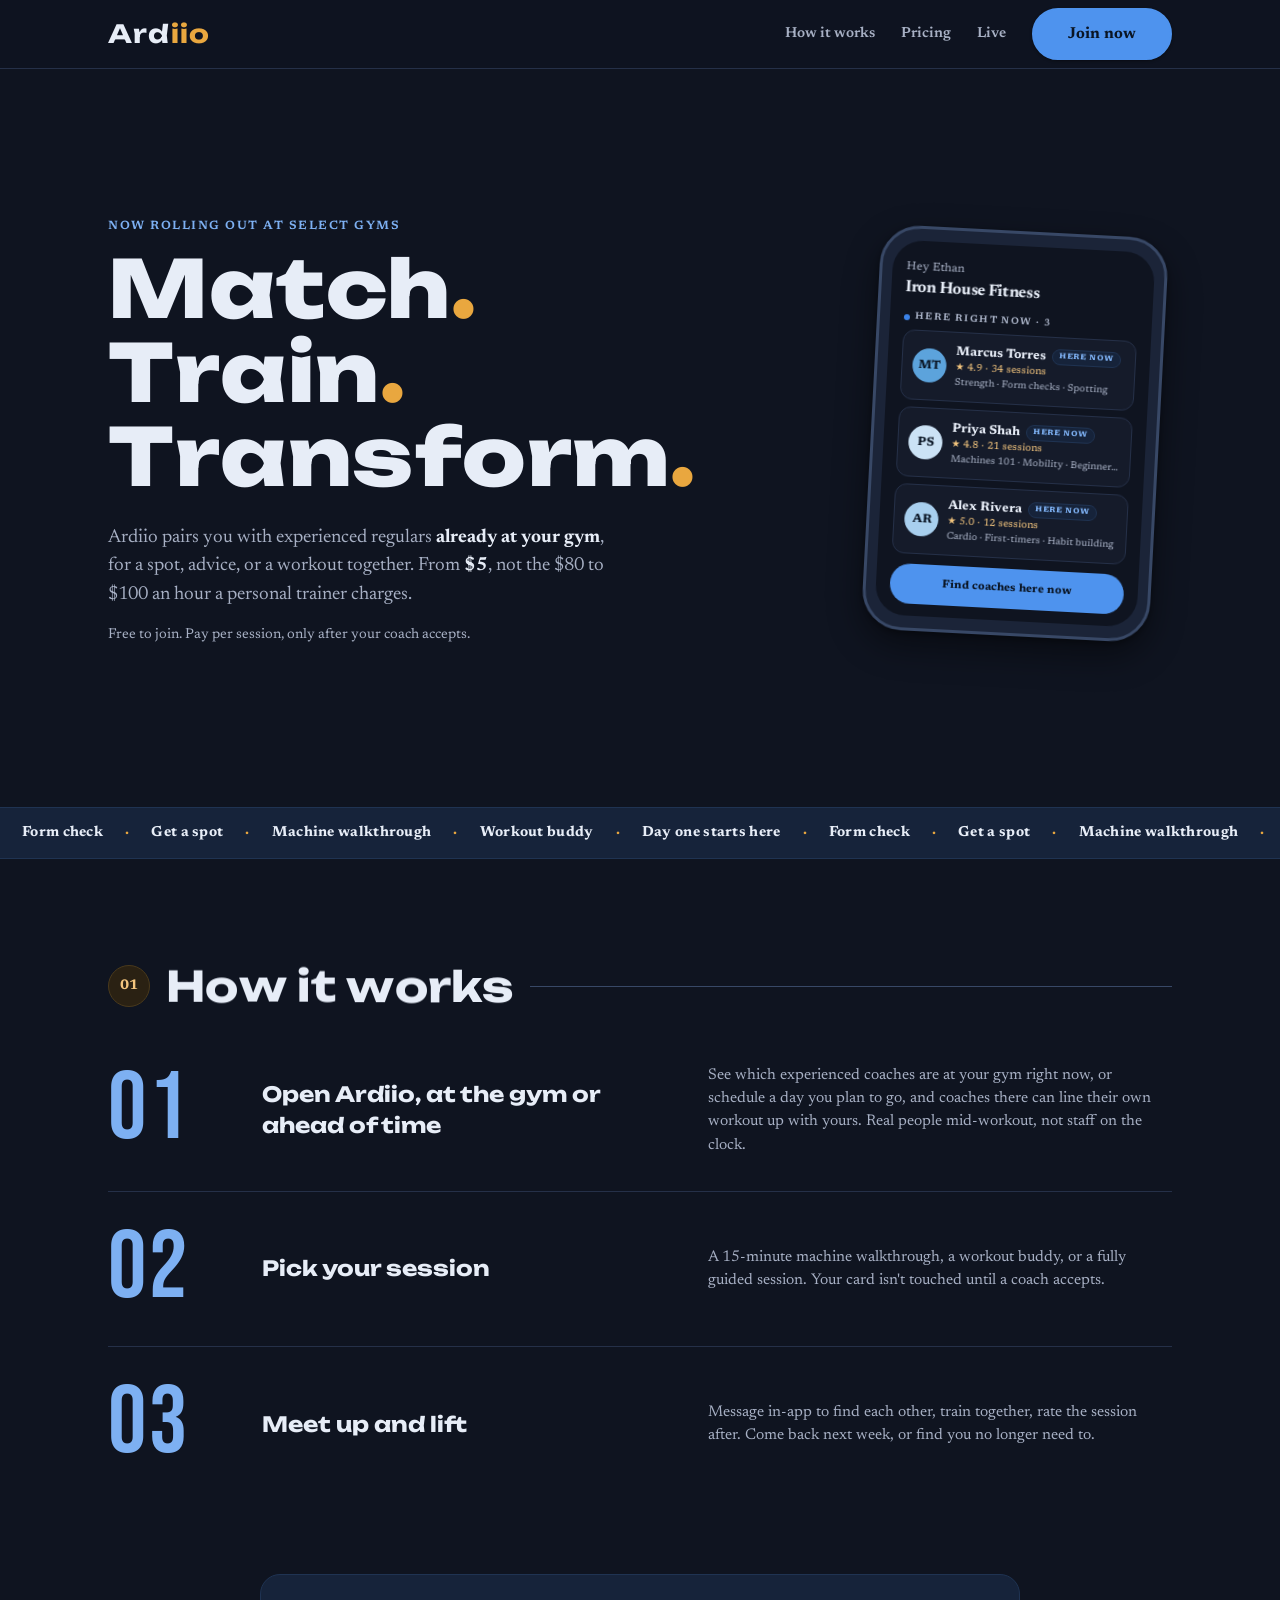
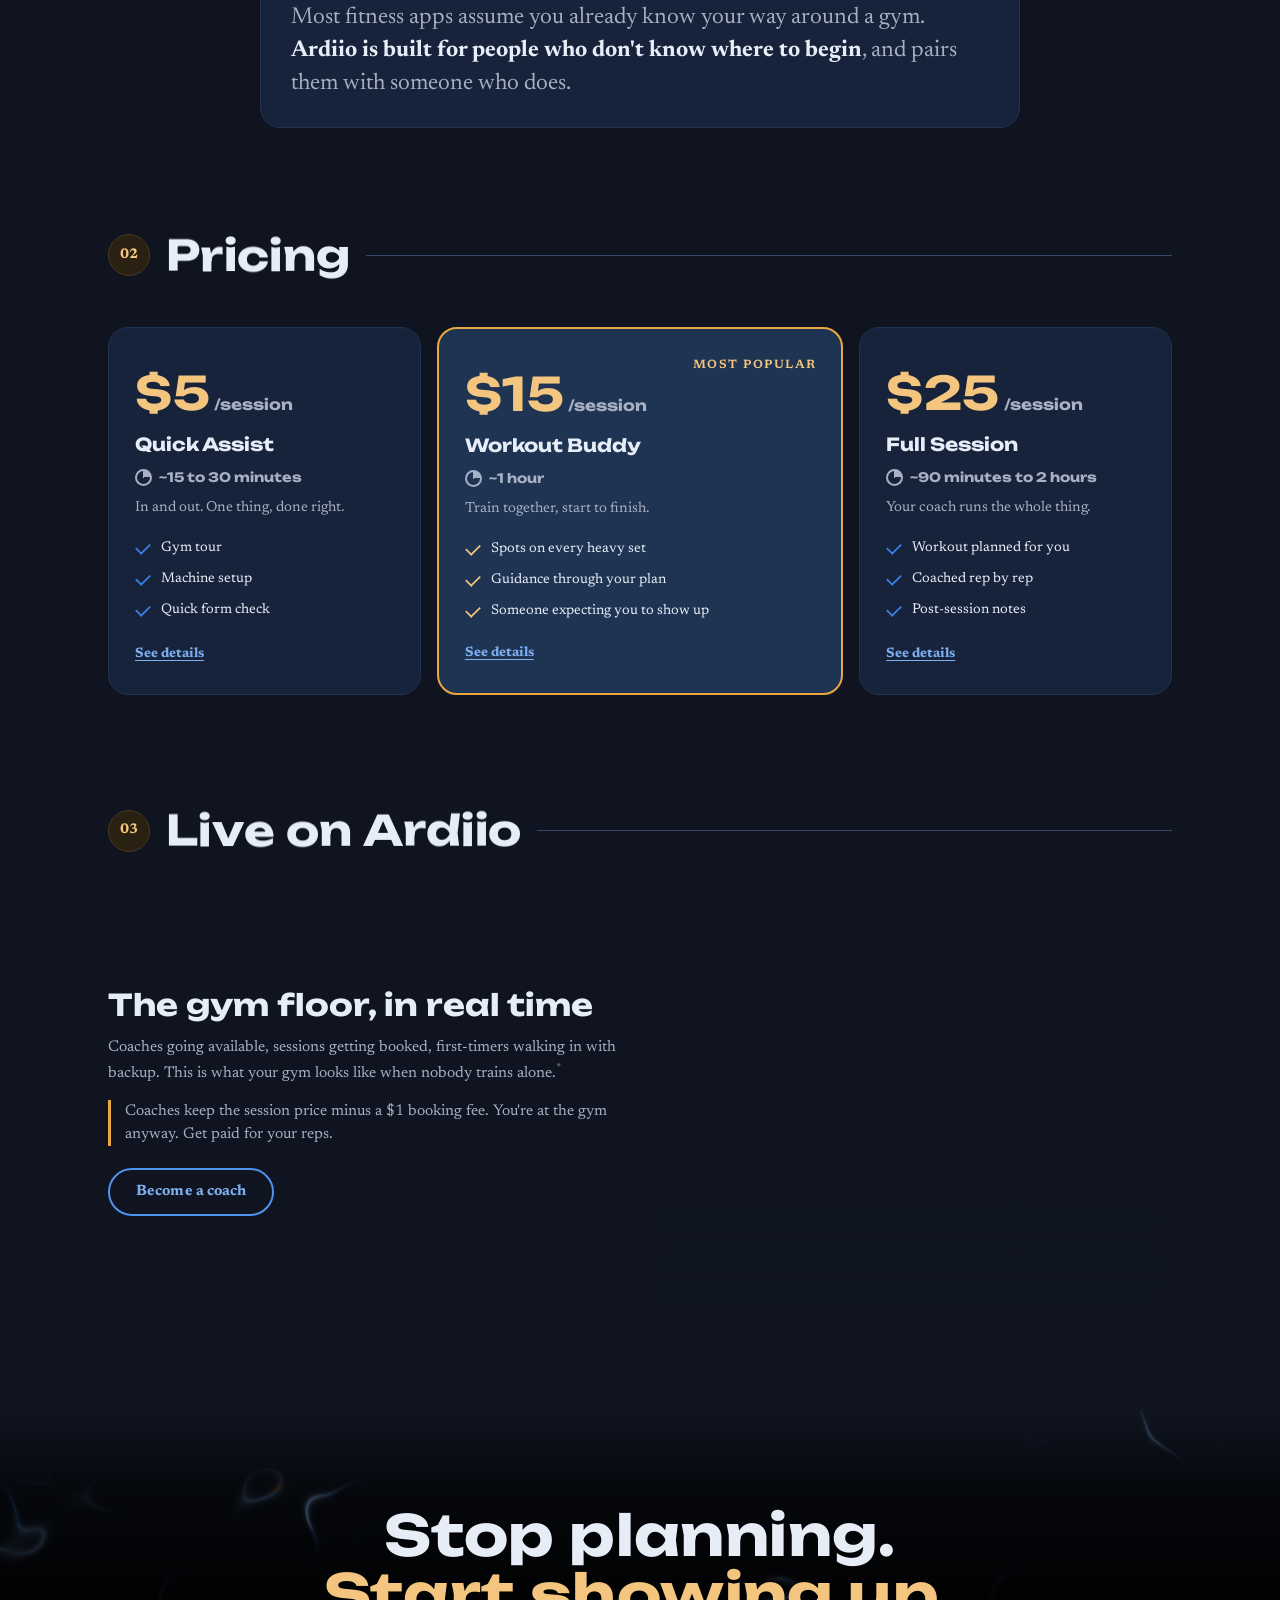
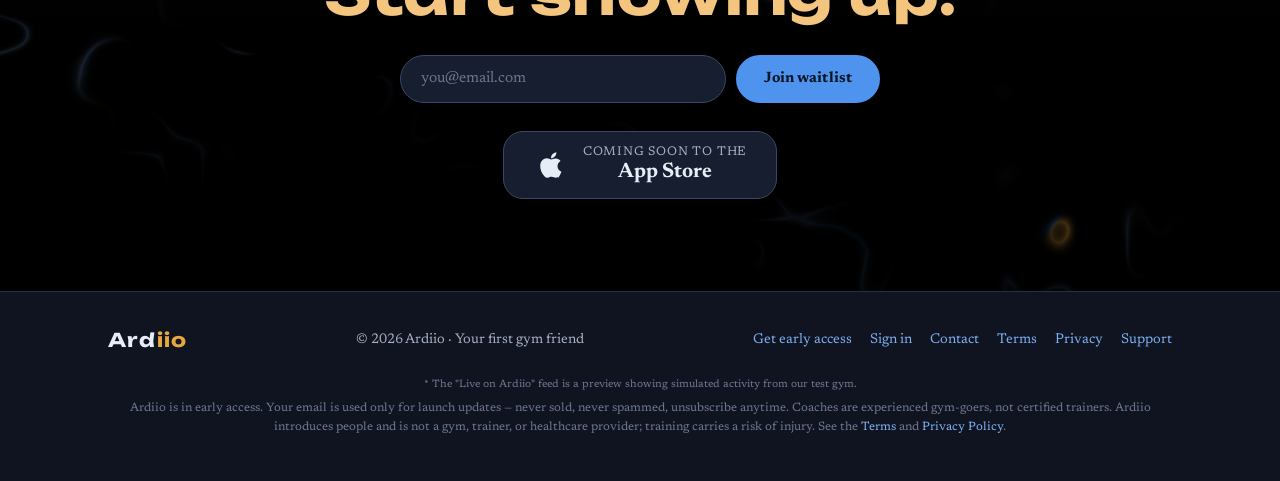
==== commit 96d24af2: "Deploy: waitlist posts to the backend, privacy recipients corrected" ====
--- a/index.html
+++ b/index.html
@@ -48,7 +48,7 @@
         .boot-db, .boot-shadow, .boot-word { animation: none; }
       }
     </style>
-    <script type="module" crossorigin src="/assets/index-D2g8hcy2.js"></script>
+    <script type="module" crossorigin src="/assets/index-BOjdTicN.js"></script>
     <link rel="stylesheet" crossorigin href="/assets/index-CAlNO-8D.css">
   </head>
   <body>
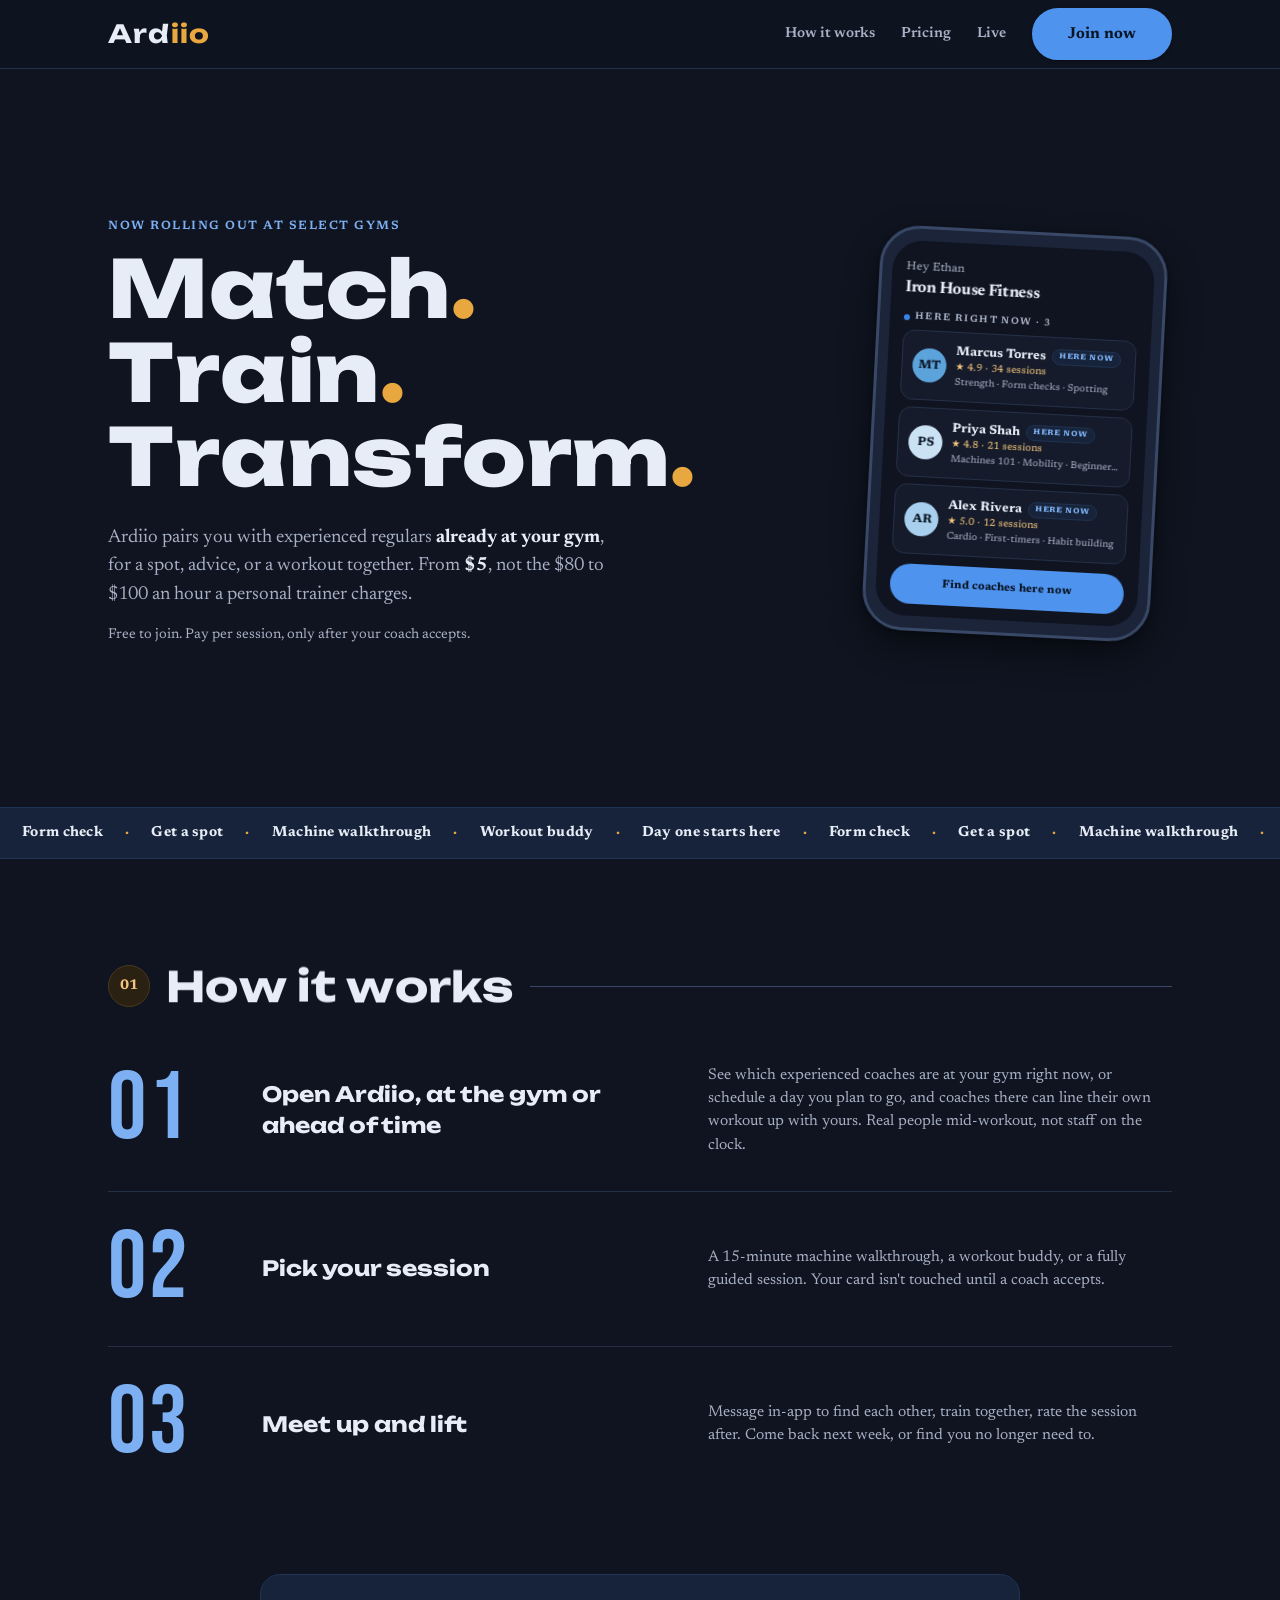
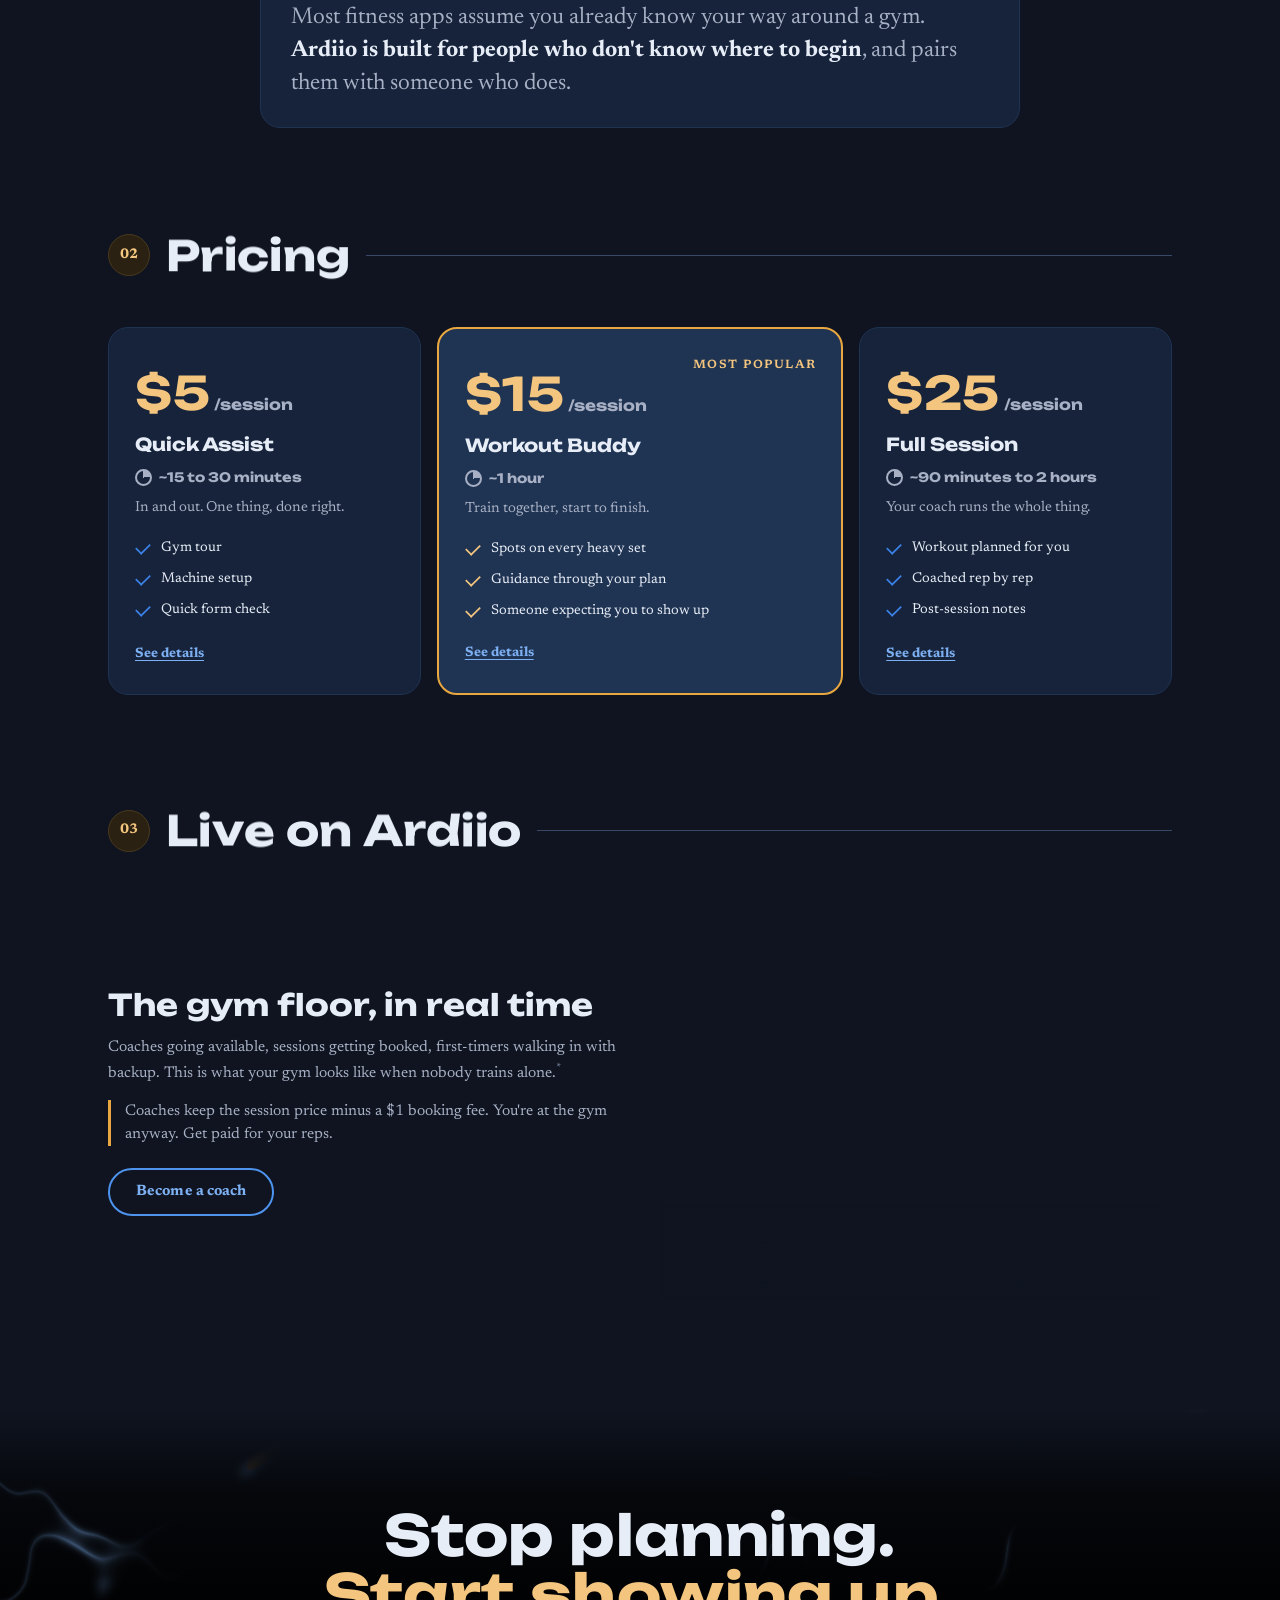
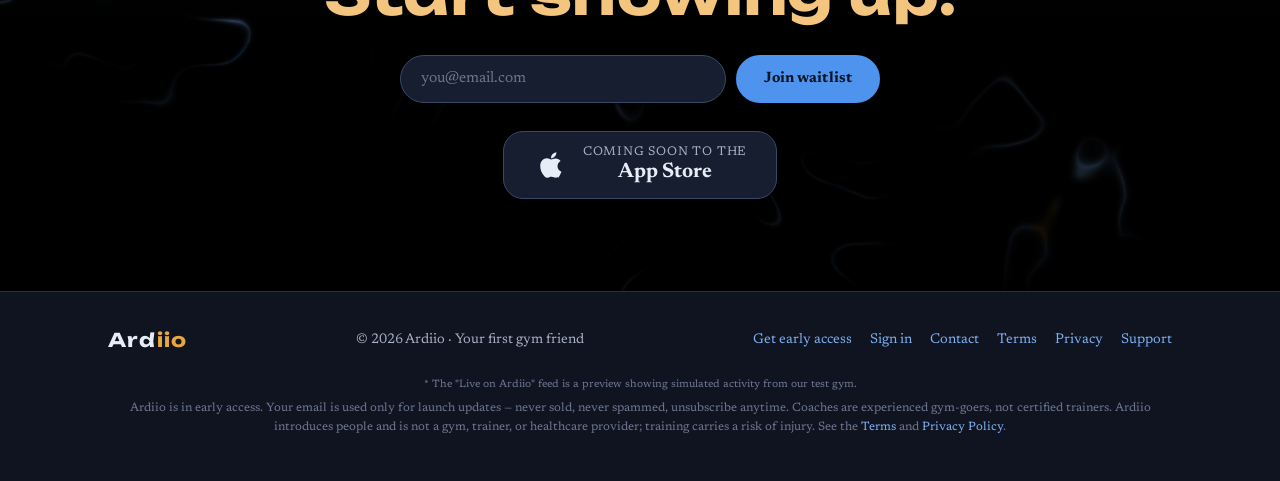
==== commit 563e50e5: "Deploy: contact and signup forms post to the backend" ====
--- a/index.html
+++ b/index.html
@@ -48,7 +48,7 @@
         .boot-db, .boot-shadow, .boot-word { animation: none; }
       }
     </style>
-    <script type="module" crossorigin src="/assets/index-BOjdTicN.js"></script>
+    <script type="module" crossorigin src="/assets/index-CpjY9-13.js"></script>
     <link rel="stylesheet" crossorigin href="/assets/index-CAlNO-8D.css">
   </head>
   <body>
